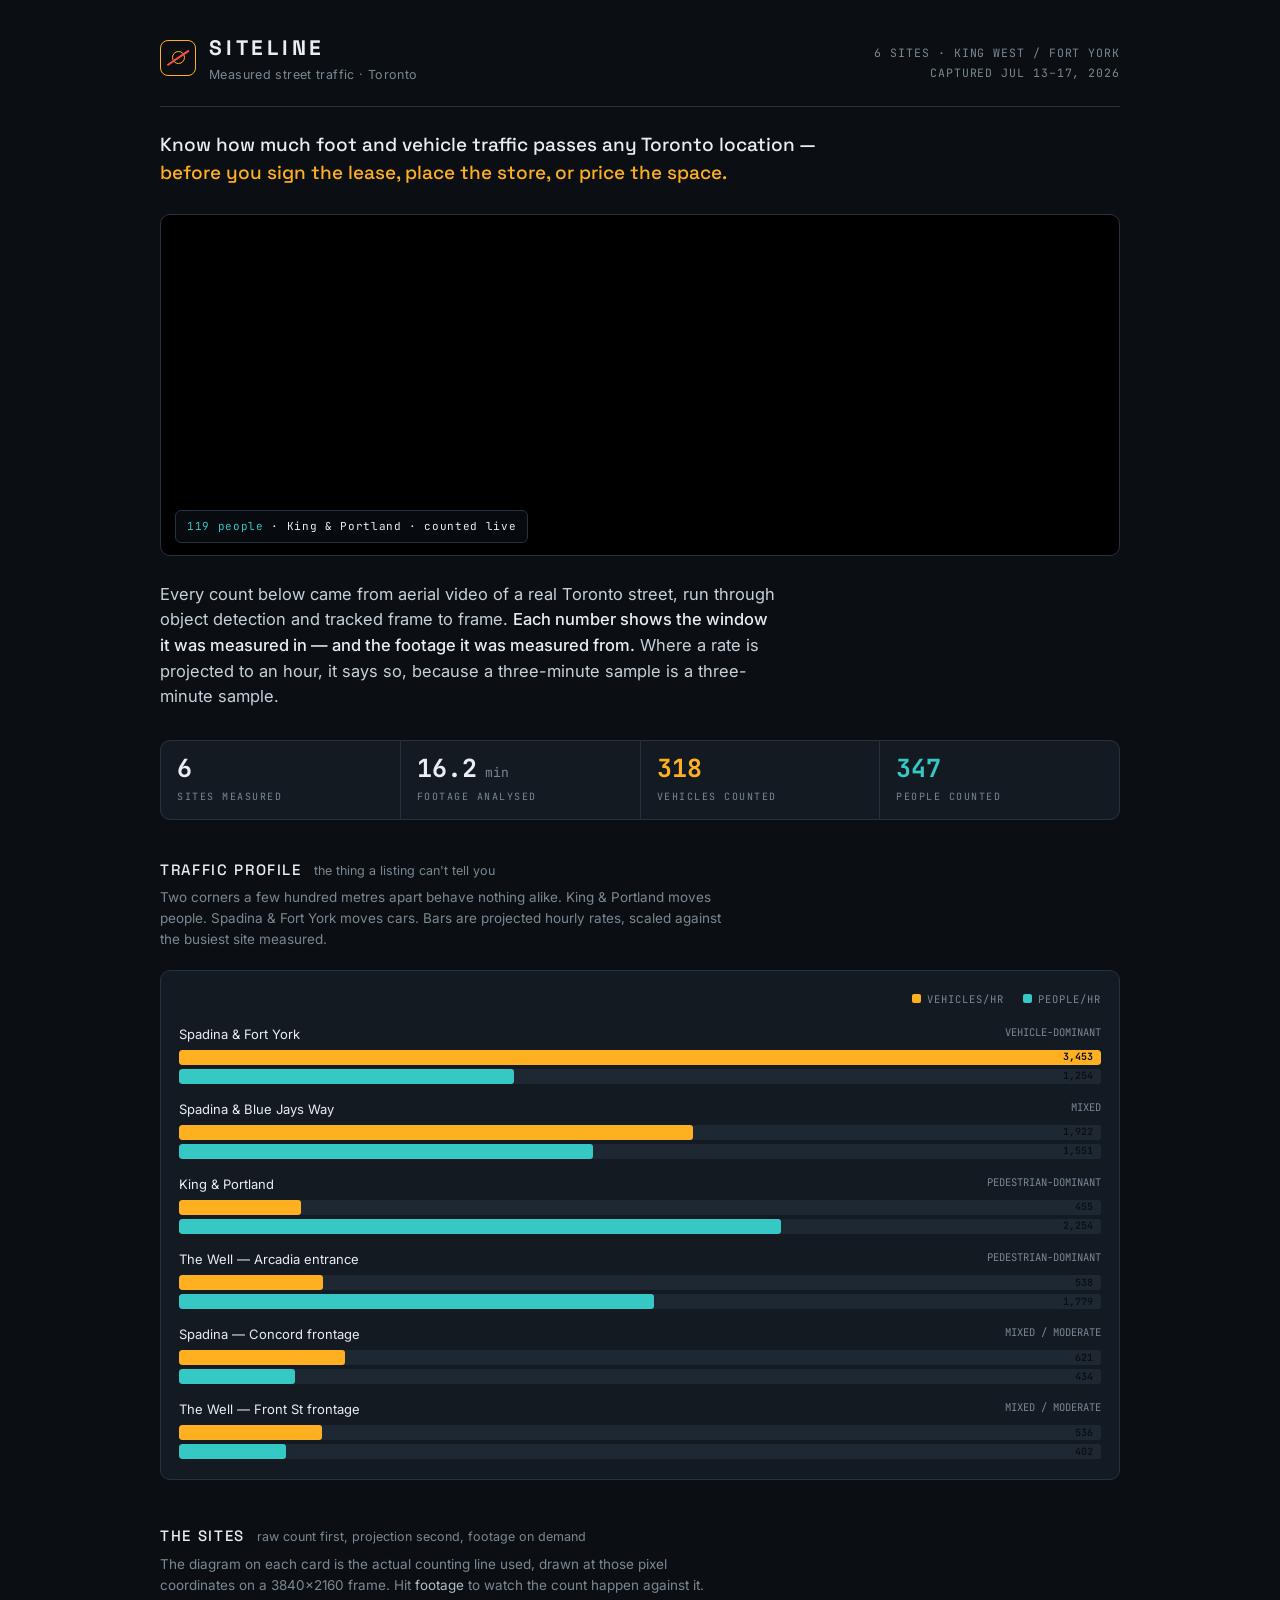
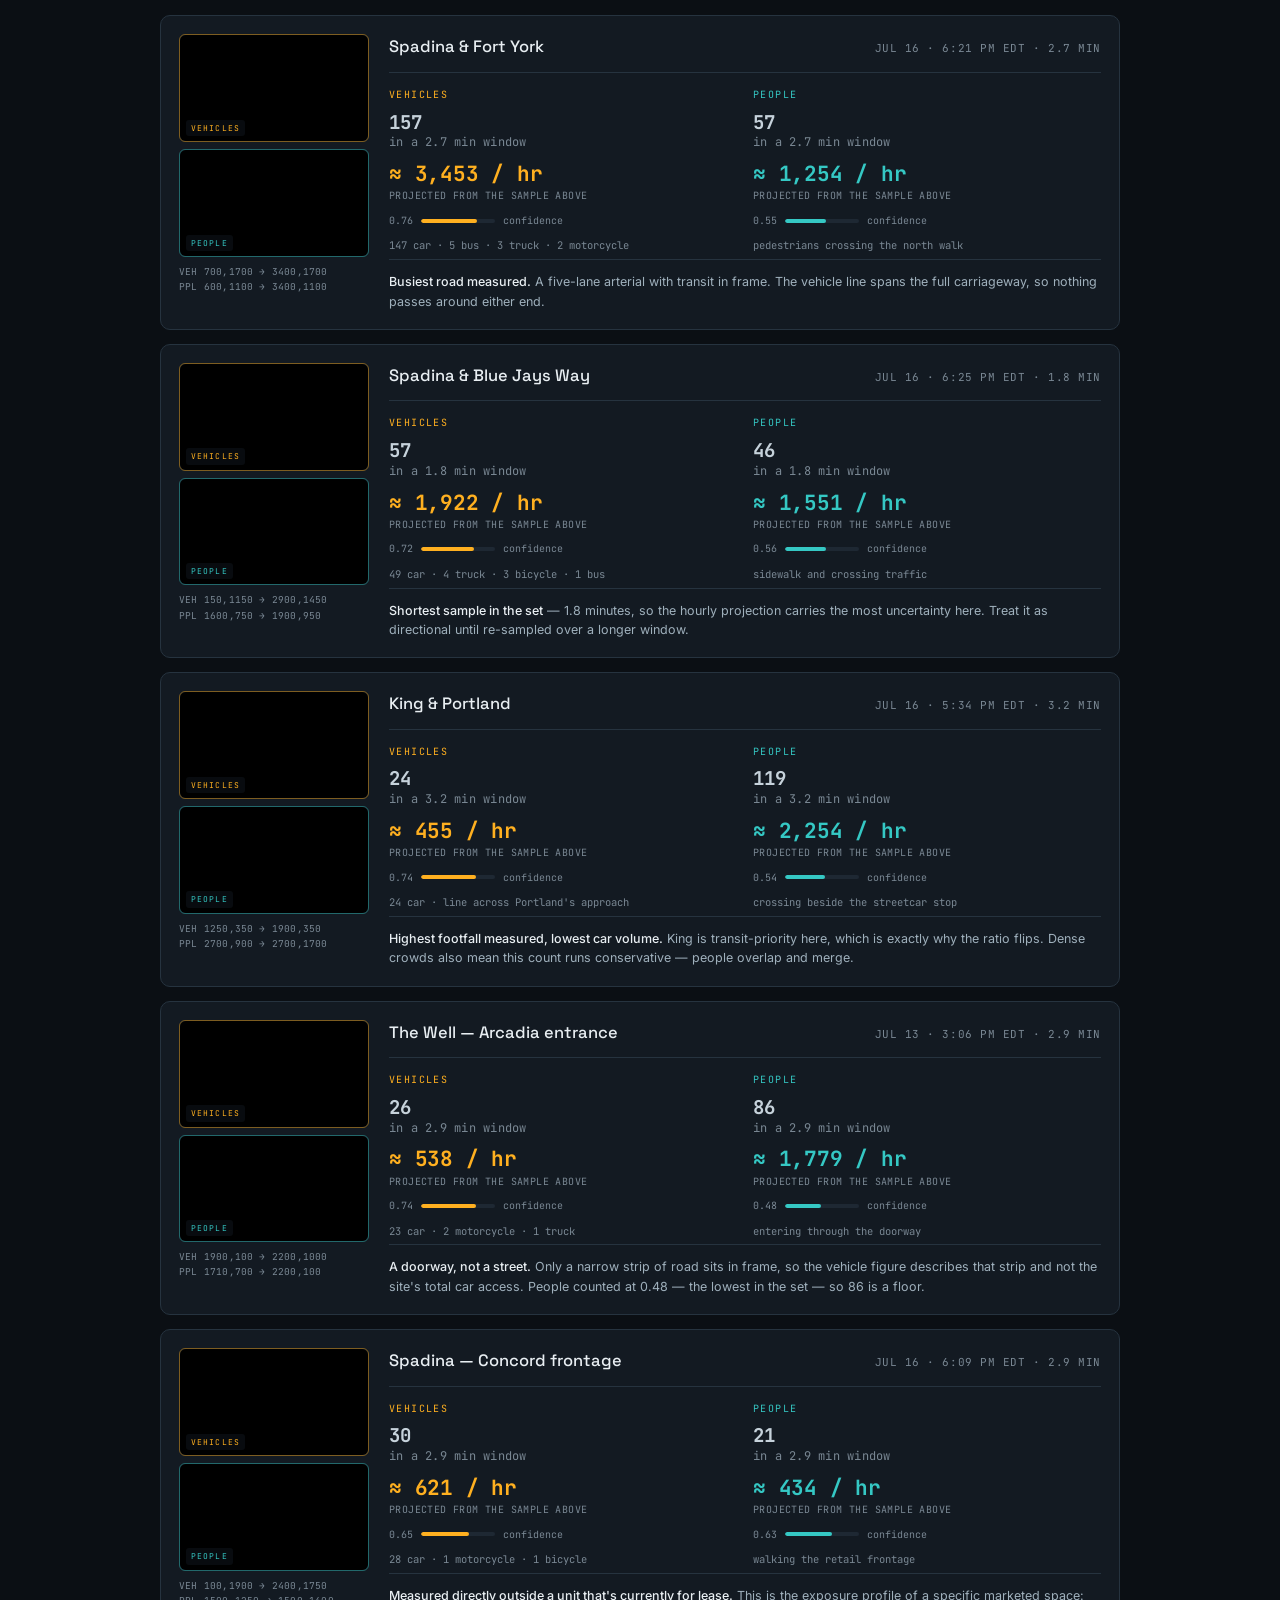
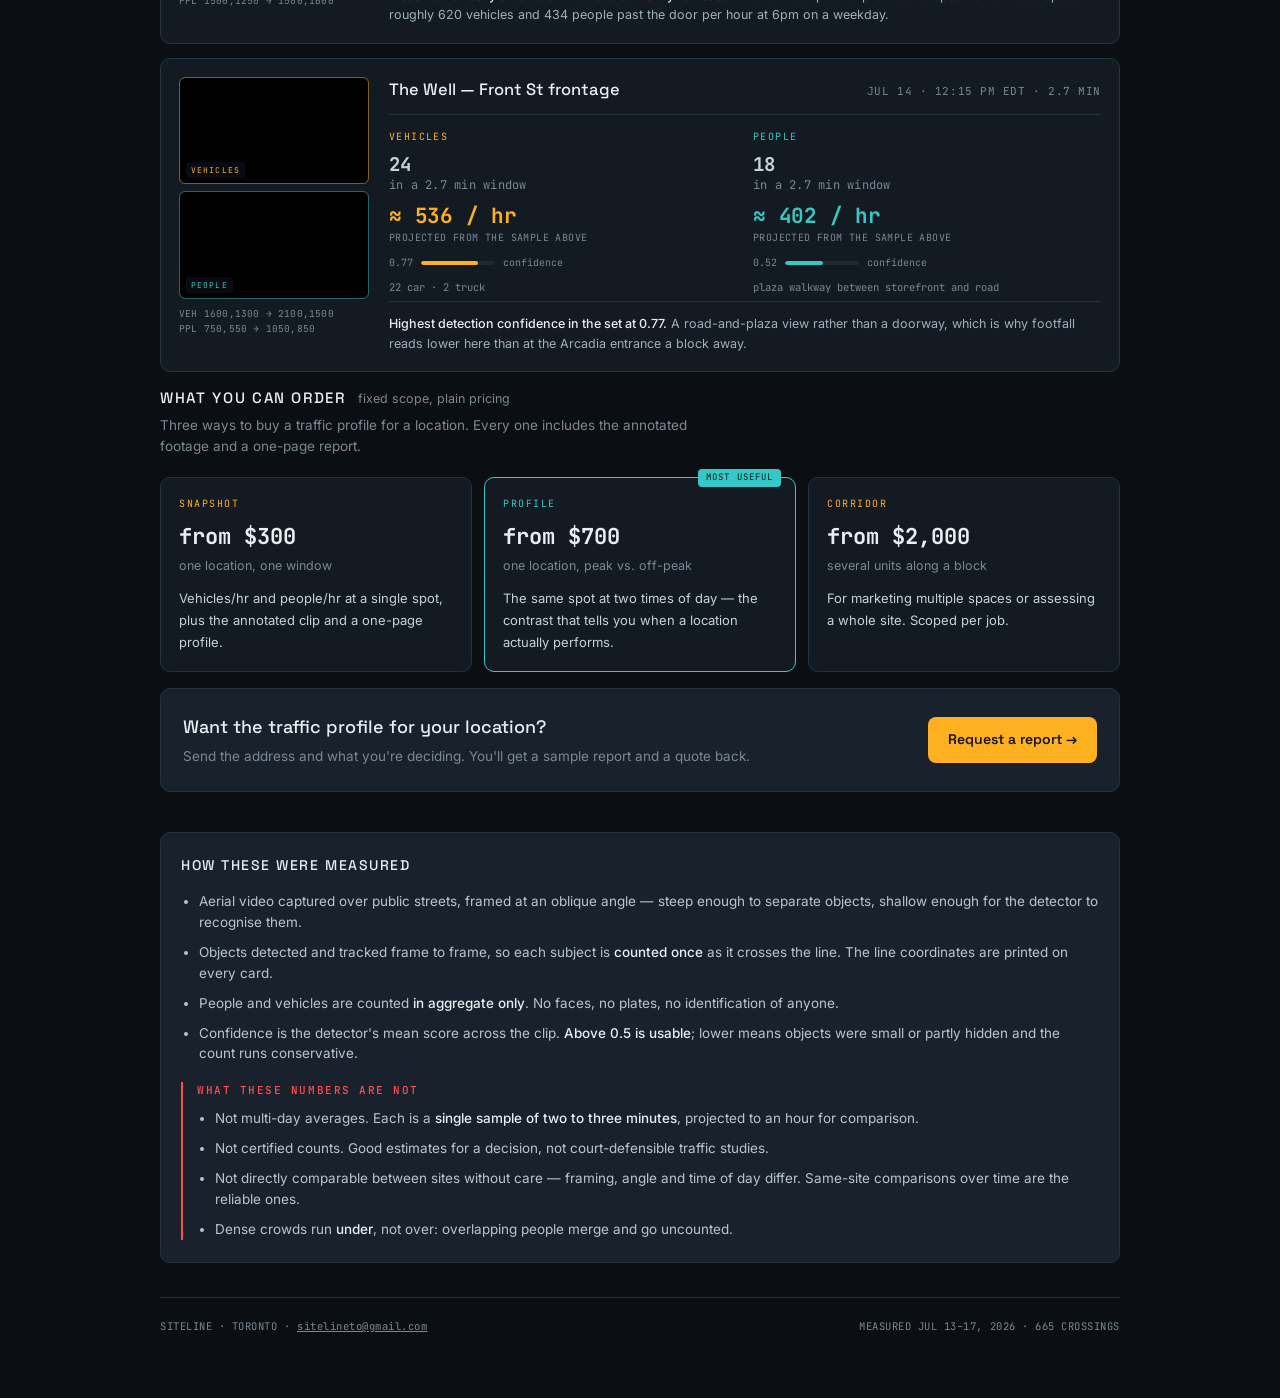
==== index.html @ b1ab47c2 "Stacked thumbnails, bigger hourly rates" ====
<!doctype html>
<html lang="en">
<head>
<meta charset="utf-8">
<meta name="viewport" content="width=device-width, initial-scale=1">
<title>SITELINE — Measured traffic, Toronto</title>
<meta name="description" content="Foot and vehicle traffic measured from aerial footage at six Toronto locations. Every number shows the window it came from, and the footage it came from.">
<link rel="preconnect" href="https://fonts.googleapis.com">
<link rel="preconnect" href="https://fonts.gstatic.com" crossorigin>
<link href="https://fonts.googleapis.com/css2?family=Space+Grotesk:wght@500;700&family=Inter:wght@400;500&family=JetBrains+Mono:wght@400;700&display=swap" rel="stylesheet">
<style>
  :root{
    --void:#0B0F14;
    --panel:#131A22;
    --panel2:#19222C;
    --rule:#26333F;
    --ink:#E8EEF2;
    --dim:#7A8894;
    --amber:#FFB020;
    --teal:#35C8C4;
    --linered:#FF4D4D;
  }
  *{box-sizing:border-box}
  html{scroll-behavior:smooth}
  body{
    margin:0;background:var(--void);color:var(--ink);
    font-family:'Inter',system-ui,sans-serif;line-height:1.55;
    -webkit-font-smoothing:antialiased;
  }
  body.locked{overflow:hidden}
  .wrap{max-width:1000px;margin:0 auto;padding:32px 20px 64px}
  h1,h2,h3{font-family:'Space Grotesk',sans-serif;margin:0}
  :focus-visible{outline:2px solid var(--teal);outline-offset:2px}

  /* ---------- masthead ---------- */
  .mast{border-bottom:1px solid var(--rule);padding-bottom:22px;
    display:flex;justify-content:space-between;align-items:flex-end;gap:20px;flex-wrap:wrap}
  .brandrow{display:flex;align-items:center;gap:13px}
  .mark{width:36px;height:36px;flex:none;border:1.5px solid var(--amber);border-radius:8px;
    display:grid;place-items:center;position:relative;overflow:hidden}
  .mark:before{content:"";width:11px;height:11px;border:1.5px solid var(--amber);border-radius:50%}
  .mark:after{content:"";position:absolute;width:26px;height:1.5px;background:var(--linered);
    transform:rotate(-34deg)}
  h1{font-size:21px;font-weight:700;letter-spacing:.18em}
  .tag{color:var(--dim);font-size:12.5px;letter-spacing:.03em}
  .where{text-align:right;font-family:'JetBrains Mono',monospace;font-size:11.5px;
    color:var(--dim);letter-spacing:.08em;line-height:1.8}

  .lede{margin:26px 0 30px;font-size:16.5px;max-width:62ch;color:#C6D2DB}
  .lede strong{color:var(--ink);font-weight:500}

  /* ---------- totals ---------- */
  .totals{display:grid;grid-template-columns:repeat(4,1fr);gap:1px;background:var(--rule);
    border:1px solid var(--rule);border-radius:10px;overflow:hidden;margin-bottom:38px}
  .tot{background:var(--panel);padding:15px 16px}
  .tot .n{font-family:'JetBrains Mono',monospace;font-size:25px;font-weight:700;line-height:1}
  .tot .n u{text-decoration:none;font-size:13px;color:var(--dim);font-weight:400}
  .tot .l{color:var(--dim);font-size:10px;letter-spacing:.15em;text-transform:uppercase;
    font-family:'JetBrains Mono',monospace;margin-top:8px}

  /* ---------- section head ---------- */
  .shead{display:flex;align-items:baseline;gap:12px;margin:0 0 6px;flex-wrap:wrap}
  .shead h2{font-size:15px;letter-spacing:.11em;text-transform:uppercase;font-weight:500}
  .shead .hint{color:var(--dim);font-size:12.5px}
  .sub{color:var(--dim);font-size:13.5px;margin:0 0 20px;max-width:64ch}

  /* ---------- profile ---------- */
  .profile{background:var(--panel);border:1px solid var(--rule);border-radius:10px;
    padding:20px 18px;margin-bottom:44px}
  .key{display:flex;gap:18px;justify-content:flex-end;margin-bottom:16px;
    font-family:'JetBrains Mono',monospace;font-size:10.5px;letter-spacing:.1em;color:var(--dim)}
  .key i{display:inline-block;width:9px;height:9px;border-radius:2px;margin-right:6px}
  .prow{margin-bottom:15px}
  .prow:last-child{margin-bottom:0}
  .pname{font-size:13px;margin-bottom:6px;display:flex;justify-content:space-between;gap:10px}
  .pname span:last-child{color:var(--dim);font-family:'JetBrains Mono',monospace;font-size:10.5px}
  .bars{display:grid;gap:4px}
  .bar{height:15px;border-radius:3px;position:relative;background:#1E2833;width:100%;overflow:hidden}
  .bar i{position:absolute;inset:0 auto 0 0;border-radius:3px;display:block;min-width:34px}
  .bar b{position:absolute;right:8px;top:50%;transform:translateY(-50%);
    font-family:'JetBrains Mono',monospace;font-size:10px;font-weight:700;color:#0B0F14;
    white-space:nowrap;mix-blend-mode:normal}

  /* ---------- site cards ---------- */
  .site{background:var(--panel);border:1px solid var(--rule);border-radius:10px;
    padding:18px;margin-bottom:14px;display:grid;grid-template-columns:190px 1fr;gap:20px}
  .schem{align-self:start}
  .schem svg{width:100%;height:auto;display:block;border-radius:6px;background:#0E141A;border:1px solid var(--rule)}
  .tw{position:relative;margin-bottom:7px;border-radius:6px;overflow:hidden;border:1px solid var(--rule)}
  .tw.v{border-color:rgba(255,176,32,.45)} .tw.p{border-color:rgba(53,200,196,.45)}
  .tw:hover{border-width:1px}
  .tw.v:hover{border-color:var(--amber)} .tw.p:hover{border-color:var(--teal)}
  .tl{position:absolute;left:6px;bottom:5px;font-family:'JetBrains Mono',monospace;
    font-size:8px;letter-spacing:.14em;padding:2px 5px;border-radius:3px;
    background:rgba(11,15,20,.78);pointer-events:none}
  .tw.v .tl{color:var(--amber)} .tw.p .tl{color:var(--teal)}
  .schem video.thumb{width:100%;height:auto;display:block;border-radius:6px;background:#000;
    cursor:pointer;aspect-ratio:16/9;object-fit:cover;
    transition:border-color .15s}
  .schem video.thumb:hover{border-color:var(--amber)}
  .schem .cap{font-family:'JetBrains Mono',monospace;font-size:9.5px;color:var(--dim);
    margin-top:7px;line-height:1.6;letter-spacing:.02em}
  .sitehead{display:flex;justify-content:space-between;align-items:baseline;gap:12px;
    flex-wrap:wrap;margin-bottom:14px;padding-bottom:12px;border-bottom:1px solid var(--rule)}
  .sitehead h3{font-size:16.5px;font-weight:500}
  .when{font-family:'JetBrains Mono',monospace;font-size:11px;color:var(--dim);letter-spacing:.05em}
  .metrics{display:grid;grid-template-columns:1fr 1fr;gap:16px}
  .m .head{font-family:'JetBrains Mono',monospace;font-size:10px;letter-spacing:.14em;
    text-transform:uppercase;margin-bottom:9px}
  .m.v .head{color:var(--amber)} .m.p .head{color:var(--teal)}
  .raw{font-family:'JetBrains Mono',monospace;font-weight:700;font-size:19px;
    line-height:1.15;color:#C6D2DB}
  .raw small{font-size:12px;font-weight:400;color:var(--dim);display:block;margin-top:3px;
    letter-spacing:.02em}
  .est{margin-top:12px;font-family:'JetBrains Mono',monospace;font-size:21px;font-weight:700;
    line-height:1.15;letter-spacing:-.01em}
  .est em{font-style:normal;color:var(--dim);font-size:10px;display:block;margin-top:4px;
    font-weight:400;letter-spacing:.04em;text-transform:uppercase}
  .conf{margin-top:11px;display:flex;align-items:center;gap:8px;
    font-family:'JetBrains Mono',monospace;font-size:10px;color:var(--dim)}
  .meter{flex:1;max-width:74px;height:4px;background:#1E2833;border-radius:2px;overflow:hidden}
  .meter i{display:block;height:100%;border-radius:2px}
  .m.v .meter i{background:var(--amber)} .m.p .meter i{background:var(--teal)}
  .m.v .est{color:var(--amber)} .m.p .est{color:var(--teal)}
  .classes{font-family:'JetBrains Mono',monospace;font-size:10.5px;color:var(--dim);
    margin-top:9px;line-height:1.7}

  /* ---------- the proof button ---------- */
  .proof{margin-top:12px;display:inline-flex;align-items:center;gap:8px;cursor:pointer;
    background:transparent;border:1px solid var(--rule);border-radius:6px;
    padding:7px 11px 7px 8px;color:var(--dim);
    font-family:'JetBrains Mono',monospace;font-size:10px;letter-spacing:.13em;
    transition:border-color .15s, color .15s, background .15s}
  .proof svg{width:13px;height:13px;flex:none;transition:transform .15s}
  .m.v .proof:hover{border-color:var(--amber);color:var(--amber);background:rgba(255,176,32,.07)}
  .m.p .proof:hover{border-color:var(--teal);color:var(--teal);background:rgba(53,200,196,.07)}
  .proof:hover svg{transform:scale(1.15)}

  .note{grid-column:1/-1;border-top:1px solid var(--rule);margin-top:4px;padding-top:12px;
    font-size:12.5px;color:#9FB0BC}
  .note b{color:var(--ink);font-weight:500}

  /* ---------- method ---------- */
  .method{background:var(--panel2);border:1px solid var(--rule);border-radius:10px;
    padding:22px 20px;margin-top:40px}
  .method h2{font-size:14px;letter-spacing:.11em;text-transform:uppercase;margin-bottom:14px;
    font-weight:500}
  .method ul{margin:0;padding-left:18px;font-size:13.5px;color:#B8C5D0}
  .method li{margin-bottom:9px}
  .method li:last-child{margin-bottom:0}
  .method b{color:var(--ink);font-weight:500}
  .limits{border-left:2px solid var(--linered);padding-left:14px;margin-top:18px}
  .limits h3{font-size:11px;letter-spacing:.14em;text-transform:uppercase;color:var(--linered);
    margin-bottom:9px;font-weight:500;font-family:'JetBrains Mono',monospace}

  footer{margin-top:34px;padding-top:20px;border-top:1px solid var(--rule);
    display:flex;justify-content:space-between;gap:16px;flex-wrap:wrap;
    font-family:'JetBrains Mono',monospace;font-size:10.5px;color:var(--dim);letter-spacing:.05em}

  /* ---------- lightbox ---------- */
  .lb{position:fixed;inset:0;z-index:50;display:none;
    background:rgba(5,8,11,.9);backdrop-filter:blur(6px);
    padding:24px;overflow-y:auto}
  .lb.on{display:flex;align-items:center;justify-content:center}
  .lbbox{width:100%;max-width:880px;background:var(--panel);border:1px solid var(--rule);
    border-radius:12px;overflow:hidden;animation:pop .18s ease-out}
  @keyframes pop{from{opacity:0;transform:translateY(8px) scale(.99)}to{opacity:1;transform:none}}
  .lbtop{display:flex;justify-content:space-between;align-items:center;gap:14px;
    padding:13px 15px;border-bottom:1px solid var(--rule)}
  .lbtitle{font-family:'Space Grotesk',sans-serif;font-size:14.5px;font-weight:500}
  .lbtitle span{display:block;font-family:'JetBrains Mono',monospace;font-size:10px;
    color:var(--dim);letter-spacing:.11em;margin-top:3px;text-transform:uppercase}
  .lbx{background:transparent;border:1px solid var(--rule);border-radius:6px;
    color:var(--dim);cursor:pointer;width:30px;height:30px;flex:none;font-size:15px;line-height:1;
    transition:border-color .15s,color .15s}
  .lbx:hover{border-color:var(--linered);color:var(--linered)}
  .lb video{display:block;width:100%;background:#000;max-height:66vh}
  .lbfoot{padding:12px 15px;display:flex;justify-content:space-between;align-items:center;
    gap:14px;flex-wrap:wrap;
    font-family:'JetBrains Mono',monospace;font-size:10.5px;color:var(--dim);letter-spacing:.05em}
  .lbfoot b{color:var(--ink);font-weight:700}
  .lberr{padding:34px 18px;text-align:center;color:var(--dim);font-size:13px;display:none}
  .lberr code{color:var(--ink);font-family:'JetBrains Mono',monospace;font-size:11.5px}

  @media (max-width:760px){
    .totals{grid-template-columns:1fr 1fr}
    .site{grid-template-columns:1fr}
    .schem{max-width:220px}
    .metrics{grid-template-columns:1fr;gap:20px}
    .lb{padding:12px}
  }
  @media (prefers-reduced-motion:reduce){
    .lbbox{animation:none}
    .proof,.proof svg{transition:none}
  }
</style>
</head>
<body>
<div class="wrap">

  <header class="mast">
    <div class="brandrow">
      <div class="mark" aria-hidden="true"></div>
      <div>
        <h1>SITELINE</h1>
        <div class="tag">Measured street traffic · Toronto</div>
      </div>
    </div>
    <div class="where">
      6 SITES · KING WEST / FORT YORK<br>
      CAPTURED JUL 13–17, 2026
    </div>
  </header>

    <p style="font-family:'Space Grotesk',sans-serif;font-size:19px;line-height:1.5;
    color:#E8EEF2;max-width:60ch;margin:24px 0 0;font-weight:500;">
    Know how much foot and vehicle traffic passes any Toronto location &mdash;
    <span style="color:#FFB020">before you sign the lease, place the store, or price the space.</span>
  </p>

  
  <div style="margin:26px 0 4px;border:1px solid var(--rule);border-radius:10px;overflow:hidden;background:#000;position:relative;">
    <video autoplay muted loop playsinline preload="metadata" style="display:block;width:100%;max-height:340px;object-fit:cover;">
      <source src="clips/kingportland_people.mp4" type="video/mp4">
    </video>
    <div style="position:absolute;left:14px;bottom:12px;background:rgba(11,15,20,.72);border:1px solid var(--rule);border-radius:6px;padding:7px 11px;font-family:'JetBrains Mono',monospace;font-size:11px;letter-spacing:.06em;color:var(--ink);">
      <span style="color:var(--teal)">119 people</span> &middot; King &amp; Portland &middot; counted live
    </div>
  </div>

  <p class="lede">
    Every count below came from aerial video of a real Toronto street, run through object
    detection and tracked frame to frame. <strong>Each number shows the window it was measured
    in — and the footage it was measured from.</strong> Where a rate is projected to an hour, it
    says so, because a three-minute sample is a three-minute sample.
  </p>

  <div class="totals">
    <div class="tot"><div class="n">6</div><div class="l">Sites measured</div></div>
    <div class="tot"><div class="n">16.2<u> min</u></div><div class="l">Footage analysed</div></div>
    <div class="tot"><div class="n" style="color:var(--amber)">318</div><div class="l">Vehicles counted</div></div>
    <div class="tot"><div class="n" style="color:var(--teal)">347</div><div class="l">People counted</div></div>
  </div>

  <!-- ============ PROFILE ============ -->
  <div class="shead">
    <h2>Traffic profile</h2>
    <span class="hint">the thing a listing can't tell you</span>
  </div>
  <p class="sub">
    Two corners a few hundred metres apart behave nothing alike. King &amp; Portland moves people.
    Spadina &amp; Fort York moves cars. Bars are projected hourly rates, scaled against the busiest
    site measured.
  </p>

  <div class="profile">
    <div class="key">
      <span><i style="background:var(--amber)"></i>VEHICLES/HR</span>
      <span><i style="background:var(--teal)"></i>PEOPLE/HR</span>
    </div>

    <div class="prow">
      <div class="pname"><span>Spadina &amp; Fort York</span><span>VEHICLE-DOMINANT</span></div>
      <div class="bars">
        <div class="bar" style="--w:100%"><i style="width:100%;background:var(--amber)"></i><b>3,453</b></div>
        <div class="bar" style="--w:36.3%"><i style="width:36.3%;background:var(--teal)"></i><b>1,254</b></div>
      </div>
    </div>
    <div class="prow">
      <div class="pname"><span>Spadina &amp; Blue Jays Way</span><span>MIXED</span></div>
      <div class="bars">
        <div class="bar" style="--w:55.7%"><i style="width:55.7%;background:var(--amber)"></i><b>1,922</b></div>
        <div class="bar" style="--w:44.9%"><i style="width:44.9%;background:var(--teal)"></i><b>1,551</b></div>
      </div>
    </div>
    <div class="prow">
      <div class="pname"><span>King &amp; Portland</span><span>PEDESTRIAN-DOMINANT</span></div>
      <div class="bars">
        <div class="bar" style="--w:13.2%"><i style="width:13.2%;background:var(--amber)"></i><b>455</b></div>
        <div class="bar" style="--w:65.3%"><i style="width:65.3%;background:var(--teal)"></i><b>2,254</b></div>
      </div>
    </div>
    <div class="prow">
      <div class="pname"><span>The Well — Arcadia entrance</span><span>PEDESTRIAN-DOMINANT</span></div>
      <div class="bars">
        <div class="bar" style="--w:15.6%"><i style="width:15.6%;background:var(--amber)"></i><b>538</b></div>
        <div class="bar" style="--w:51.5%"><i style="width:51.5%;background:var(--teal)"></i><b>1,779</b></div>
      </div>
    </div>
    <div class="prow">
      <div class="pname"><span>Spadina — Concord frontage</span><span>MIXED / MODERATE</span></div>
      <div class="bars">
        <div class="bar" style="--w:18.0%"><i style="width:18.0%;background:var(--amber)"></i><b>621</b></div>
        <div class="bar" style="--w:12.6%"><i style="width:12.6%;background:var(--teal)"></i><b>434</b></div>
      </div>
    </div>
    <div class="prow">
      <div class="pname"><span>The Well — Front St frontage</span><span>MIXED / MODERATE</span></div>
      <div class="bars">
        <div class="bar" style="--w:15.5%"><i style="width:15.5%;background:var(--amber)"></i><b>536</b></div>
        <div class="bar" style="--w:11.6%"><i style="width:11.6%;background:var(--teal)"></i><b>402</b></div>
      </div>
    </div>
  </div>

  <!-- ============ SITES ============ -->
  <div class="shead">
    <h2>The sites</h2>
    <span class="hint">raw count first, projection second, footage on demand</span>
  </div>
  <p class="sub">
    The diagram on each card is the actual counting line used, drawn at those pixel coordinates on
    a 3840&times;2160 frame. Hit <em style="font-style:normal;color:#AFBCC7">footage</em> to watch
    the count happen against it.
  </p>

  <!-- Fort York -->
  <article class="site">
    <div class="schem">
      <div class="tw v"><video class="thumb" data-clip="spadinafortyork_vehicles" data-site="Spadina &amp; Fort York" data-stream="Vehicle count" data-stat="157 vehicles · 2.7 min · conf 0.76" muted playsinline preload="metadata" src="clips/spadinafortyork_vehicles.mp4#t=3"></video><span class="tl">VEHICLES</span></div>
      <div class="tw p"><video class="thumb" data-clip="spadinafortyork_people" data-site="Spadina &amp; Fort York" data-stream="People count" data-stat="57 people · 2.7 min · conf 0.55" muted playsinline preload="metadata" src="clips/spadinafortyork_people.mp4#t=3"></video><span class="tl">PEOPLE</span></div>
      <div class="cap">VEH 700,1700 → 3400,1700<br>PPL 600,1100 → 3400,1100</div>
    </div>
    <div>
      <div class="sitehead">
        <h3>Spadina &amp; Fort York</h3>
        <span class="when">JUL 16 · 6:21 PM EDT · 2.7 MIN</span>
      </div>
      <div class="metrics">
        <div class="m v">
          <div class="head">Vehicles</div>
          <div class="raw">157<small>in a 2.7 min window</small></div>
          <div class="est">≈ 3,453 / hr<em>projected from the sample above</em></div>
          <div class="conf">0.76 <span class="meter"><i style="width:76%"></i></span> confidence</div>
          <div class="classes">147 car · 5 bus · 3 truck · 2 motorcycle</div>
          
        </div>
        <div class="m p">
          <div class="head">People</div>
          <div class="raw">57<small>in a 2.7 min window</small></div>
          <div class="est">≈ 1,254 / hr<em>projected from the sample above</em></div>
          <div class="conf">0.55 <span class="meter"><i style="width:55%"></i></span> confidence</div>
          <div class="classes">pedestrians crossing the north walk</div>
          
        </div>
      </div>
      <div class="note">
        <b>Busiest road measured.</b> A five-lane arterial with transit in frame. The vehicle line
        spans the full carriageway, so nothing passes around either end.
      </div>
    </div>
  </article>

  <!-- Blue Jays Way -->
  <article class="site">
    <div class="schem">
      <div class="tw v"><video class="thumb" data-clip="spadinabluejay_vehicles" data-site="Spadina &amp; Blue Jays Way" data-stream="Vehicle count" data-stat="57 vehicles · 1.8 min · conf 0.72" muted playsinline preload="metadata" src="clips/spadinabluejay_vehicles.mp4#t=3"></video><span class="tl">VEHICLES</span></div>
      <div class="tw p"><video class="thumb" data-clip="spadinabluejay_people" data-site="Spadina &amp; Blue Jays Way" data-stream="People count" data-stat="46 people · 1.8 min · conf 0.56" muted playsinline preload="metadata" src="clips/spadinabluejay_people.mp4#t=3"></video><span class="tl">PEOPLE</span></div>
      <div class="cap">VEH 150,1150 → 2900,1450<br>PPL 1600,750 → 1900,950</div>
    </div>
    <div>
      <div class="sitehead">
        <h3>Spadina &amp; Blue Jays Way</h3>
        <span class="when">JUL 16 · 6:25 PM EDT · 1.8 MIN</span>
      </div>
      <div class="metrics">
        <div class="m v">
          <div class="head">Vehicles</div>
          <div class="raw">57<small>in a 1.8 min window</small></div>
          <div class="est">≈ 1,922 / hr<em>projected from the sample above</em></div>
          <div class="conf">0.72 <span class="meter"><i style="width:72%"></i></span> confidence</div>
          <div class="classes">49 car · 4 truck · 3 bicycle · 1 bus</div>
          
        </div>
        <div class="m p">
          <div class="head">People</div>
          <div class="raw">46<small>in a 1.8 min window</small></div>
          <div class="est">≈ 1,551 / hr<em>projected from the sample above</em></div>
          <div class="conf">0.56 <span class="meter"><i style="width:56%"></i></span> confidence</div>
          <div class="classes">sidewalk and crossing traffic</div>
          
        </div>
      </div>
      <div class="note">
        <b>Shortest sample in the set</b> — 1.8 minutes, so the hourly projection carries the most
        uncertainty here. Treat it as directional until re-sampled over a longer window.
      </div>
    </div>
  </article>

  <!-- King & Portland -->
  <article class="site">
    <div class="schem">
      <div class="tw v"><video class="thumb" data-clip="kingportland_vehicles" data-site="King &amp; Portland" data-stream="Vehicle count" data-stat="24 vehicles · 3.2 min · conf 0.74" muted playsinline preload="metadata" src="clips/kingportland_vehicles.mp4#t=3"></video><span class="tl">VEHICLES</span></div>
      <div class="tw p"><video class="thumb" data-clip="kingportland_people" data-site="King &amp; Portland" data-stream="People count" data-stat="119 people · 3.2 min · conf 0.54" muted playsinline preload="metadata" src="clips/kingportland_people.mp4#t=3"></video><span class="tl">PEOPLE</span></div>
      <div class="cap">VEH 1250,350 → 1900,350<br>PPL 2700,900 → 2700,1700</div>
    </div>
    <div>
      <div class="sitehead">
        <h3>King &amp; Portland</h3>
        <span class="when">JUL 16 · 5:34 PM EDT · 3.2 MIN</span>
      </div>
      <div class="metrics">
        <div class="m v">
          <div class="head">Vehicles</div>
          <div class="raw">24<small>in a 3.2 min window</small></div>
          <div class="est">≈ 455 / hr<em>projected from the sample above</em></div>
          <div class="conf">0.74 <span class="meter"><i style="width:74%"></i></span> confidence</div>
          <div class="classes">24 car · line across Portland's approach</div>
          
        </div>
        <div class="m p">
          <div class="head">People</div>
          <div class="raw">119<small>in a 3.2 min window</small></div>
          <div class="est">≈ 2,254 / hr<em>projected from the sample above</em></div>
          <div class="conf">0.54 <span class="meter"><i style="width:54%"></i></span> confidence</div>
          <div class="classes">crossing beside the streetcar stop</div>
          
        </div>
      </div>
      <div class="note">
        <b>Highest footfall measured, lowest car volume.</b> King is transit-priority here, which is
        exactly why the ratio flips. Dense crowds also mean this count runs conservative — people
        overlap and merge.
      </div>
    </div>
  </article>

  <!-- Arcadia entrance -->
  <article class="site">
    <div class="schem">
      <div class="tw v"><video class="thumb" data-clip="entrance1_vehicles" data-site="The Well — Arcadia entrance" data-stream="Vehicle count" data-stat="26 vehicles · 2.9 min · conf 0.74" muted playsinline preload="metadata" src="clips/entrance1_vehicles.mp4#t=3"></video><span class="tl">VEHICLES</span></div>
      <div class="tw p"><video class="thumb" data-clip="entrance1_people" data-site="The Well — Arcadia entrance" data-stream="People count" data-stat="86 people · 2.9 min · conf 0.48 — a floor" muted playsinline preload="metadata" src="clips/entrance1_people.mp4#t=3"></video><span class="tl">PEOPLE</span></div>
      <div class="cap">VEH 1900,100 → 2200,1000<br>PPL 1710,700 → 2200,100</div>
    </div>
    <div>
      <div class="sitehead">
        <h3>The Well — Arcadia entrance</h3>
        <span class="when">JUL 13 · 3:06 PM EDT · 2.9 MIN</span>
      </div>
      <div class="metrics">
        <div class="m v">
          <div class="head">Vehicles</div>
          <div class="raw">26<small>in a 2.9 min window</small></div>
          <div class="est">≈ 538 / hr<em>projected from the sample above</em></div>
          <div class="conf">0.74 <span class="meter"><i style="width:74%"></i></span> confidence</div>
          <div class="classes">23 car · 2 motorcycle · 1 truck</div>
          
        </div>
        <div class="m p">
          <div class="head">People</div>
          <div class="raw">86<small>in a 2.9 min window</small></div>
          <div class="est">≈ 1,779 / hr<em>projected from the sample above</em></div>
          <div class="conf">0.48 <span class="meter"><i style="width:48%"></i></span> confidence</div>
          <div class="classes">entering through the doorway</div>
          
        </div>
      </div>
      <div class="note">
        <b>A doorway, not a street.</b> Only a narrow strip of road sits in frame, so the vehicle
        figure describes that strip and not the site's total car access. People counted at 0.48 —
        the lowest in the set — so 86 is a floor.
      </div>
    </div>
  </article>

  <!-- Concord frontage -->
  <article class="site">
    <div class="schem">
      <div class="tw v"><video class="thumb" data-clip="spadina1_vehicles" data-site="Spadina — Concord frontage" data-stream="Vehicle count" data-stat="30 vehicles · 2.9 min · conf 0.65" muted playsinline preload="metadata" src="clips/spadina1_vehicles.mp4#t=3"></video><span class="tl">VEHICLES</span></div>
      <div class="tw p"><video class="thumb" data-clip="spadina1_people" data-site="Spadina — Concord frontage" data-stream="People count" data-stat="21 people · 2.9 min · conf 0.63" muted playsinline preload="metadata" src="clips/spadina1_people.mp4#t=3"></video><span class="tl">PEOPLE</span></div>
      <div class="cap">VEH 100,1900 → 2400,1750<br>PPL 1500,1250 → 1500,1600</div>
    </div>
    <div>
      <div class="sitehead">
        <h3>Spadina — Concord frontage</h3>
        <span class="when">JUL 16 · 6:09 PM EDT · 2.9 MIN</span>
      </div>
      <div class="metrics">
        <div class="m v">
          <div class="head">Vehicles</div>
          <div class="raw">30<small>in a 2.9 min window</small></div>
          <div class="est">≈ 621 / hr<em>projected from the sample above</em></div>
          <div class="conf">0.65 <span class="meter"><i style="width:65%"></i></span> confidence</div>
          <div class="classes">28 car · 1 motorcycle · 1 bicycle</div>
          
        </div>
        <div class="m p">
          <div class="head">People</div>
          <div class="raw">21<small>in a 2.9 min window</small></div>
          <div class="est">≈ 434 / hr<em>projected from the sample above</em></div>
          <div class="conf">0.63 <span class="meter"><i style="width:63%"></i></span> confidence</div>
          <div class="classes">walking the retail frontage</div>
          
        </div>
      </div>
      <div class="note">
        <b>Measured directly outside a unit that's currently for lease.</b> This is the exposure
        profile of a specific marketed space: roughly 620 vehicles and 434 people past the door per
        hour at 6pm on a weekday.
      </div>
    </div>
  </article>

  <!-- Front St -->
  <article class="site">
    <div class="schem">
      <div class="tw v"><video class="thumb" data-clip="wellnoon_vehicles" data-site="The Well — Front St frontage" data-stream="Vehicle count" data-stat="24 vehicles · 2.7 min · conf 0.77" muted playsinline preload="metadata" src="clips/wellnoon_vehicles.mp4#t=3"></video><span class="tl">VEHICLES</span></div>
      <div class="tw p"><video class="thumb" data-clip="wellnoon_people" data-site="The Well — Front St frontage" data-stream="People count" data-stat="18 people · 2.7 min · conf 0.52" muted playsinline preload="metadata" src="clips/wellnoon_people.mp4#t=3"></video><span class="tl">PEOPLE</span></div>
      <div class="cap">VEH 1600,1300 → 2100,1500<br>PPL 750,550 → 1050,850</div>
    </div>
    <div>
      <div class="sitehead">
        <h3>The Well — Front St frontage</h3>
        <span class="when">JUL 14 · 12:15 PM EDT · 2.7 MIN</span>
      </div>
      <div class="metrics">
        <div class="m v">
          <div class="head">Vehicles</div>
          <div class="raw">24<small>in a 2.7 min window</small></div>
          <div class="est">≈ 536 / hr<em>projected from the sample above</em></div>
          <div class="conf">0.77 <span class="meter"><i style="width:77%"></i></span> confidence</div>
          <div class="classes">22 car · 2 truck</div>
          
        </div>
        <div class="m p">
          <div class="head">People</div>
          <div class="raw">18<small>in a 2.7 min window</small></div>
          <div class="est">≈ 402 / hr<em>projected from the sample above</em></div>
          <div class="conf">0.52 <span class="meter"><i style="width:52%"></i></span> confidence</div>
          <div class="classes">plaza walkway between storefront and road</div>
          
        </div>
      </div>
      <div class="note">
        <b>Highest detection confidence in the set at 0.77.</b> A road-and-plaza view rather than a
        doorway, which is why footfall reads lower here than at the Arcadia entrance a block away.
      </div>
    </div>
  </article>


  <div class="shead"><h2>What you can order</h2><span class="hint">fixed scope, plain pricing</span></div>
  <p class="sub">Three ways to buy a traffic profile for a location. Every one includes the annotated footage and a one-page report.</p>
  <div style="display:grid;grid-template-columns:repeat(3,1fr);gap:12px;margin-bottom:16px;">
    <div style="background:var(--panel);border:1px solid var(--rule);border-radius:10px;padding:18px;">
      <div style="font-family:'JetBrains Mono',monospace;font-size:10px;letter-spacing:.15em;text-transform:uppercase;color:var(--amber);">Snapshot</div>
      <div style="font-family:'JetBrains Mono',monospace;font-weight:700;font-size:22px;margin:8px 0 2px;">from $300</div>
      <div style="color:var(--dim);font-size:12.5px;margin-bottom:12px;">one location, one window</div>
      <div style="font-size:13px;color:#C6D2DB;line-height:1.7;">Vehicles/hr and people/hr at a single spot, plus the annotated clip and a one-page profile.</div>
    </div>
    <div style="background:var(--panel);border:1px solid var(--teal);border-radius:10px;padding:18px;position:relative;">
      <div style="position:absolute;top:-9px;right:14px;background:var(--teal);color:#06201F;font-family:'JetBrains Mono',monospace;font-size:9px;letter-spacing:.12em;padding:2px 8px;border-radius:4px;">MOST USEFUL</div>
      <div style="font-family:'JetBrains Mono',monospace;font-size:10px;letter-spacing:.15em;text-transform:uppercase;color:var(--teal);">Profile</div>
      <div style="font-family:'JetBrains Mono',monospace;font-weight:700;font-size:22px;margin:8px 0 2px;">from $700</div>
      <div style="color:var(--dim);font-size:12.5px;margin-bottom:12px;">one location, peak vs. off-peak</div>
      <div style="font-size:13px;color:#C6D2DB;line-height:1.7;">The same spot at two times of day &mdash; the contrast that tells you when a location actually performs.</div>
    </div>
    <div style="background:var(--panel);border:1px solid var(--rule);border-radius:10px;padding:18px;">
      <div style="font-family:'JetBrains Mono',monospace;font-size:10px;letter-spacing:.15em;text-transform:uppercase;color:var(--amber);">Corridor</div>
      <div style="font-family:'JetBrains Mono',monospace;font-weight:700;font-size:22px;margin:8px 0 2px;">from $2,000</div>
      <div style="color:var(--dim);font-size:12.5px;margin-bottom:12px;">several units along a block</div>
      <div style="font-size:13px;color:#C6D2DB;line-height:1.7;">For marketing multiple spaces or assessing a whole site. Scoped per job.</div>
    </div>
  </div>
  <div style="background:var(--panel2);border:1px solid var(--rule);border-radius:10px;padding:24px 22px;margin-bottom:40px;display:flex;justify-content:space-between;align-items:center;gap:18px;flex-wrap:wrap;">
    <div>
      <div style="font-family:'Space Grotesk',sans-serif;font-size:18px;font-weight:500;">Want the traffic profile for your location?</div>
      <div style="color:var(--dim);font-size:13.5px;margin-top:5px;">Send the address and what you're deciding. You'll get a sample report and a quote back.</div>
    </div>
    <a href="mailto:sitelineto@gmail.com?subject=SITELINE%20traffic%20profile%20request&body=Location%2Faddress%3A%0AWhat%20you%20want%20measured%3A%0ATiming%3A" style="background:var(--amber);color:#141414;text-decoration:none;font-family:'Space Grotesk',sans-serif;font-weight:600;font-size:14px;padding:12px 20px;border-radius:8px;white-space:nowrap;">Request a report &rarr;</a>
  </div>

  <!-- ============ METHOD ============ -->
  <section class="method">
    <h2>How these were measured</h2>
    <ul>
      <li>Aerial video captured over public streets, framed at an oblique angle — steep enough to
        separate objects, shallow enough for the detector to recognise them.</li>
      <li>Objects detected and tracked frame to frame, so each subject is <b>counted once</b> as it
        crosses the line. The line coordinates are printed on every card.</li>
      <li>People and vehicles are counted <b>in aggregate only</b>. No faces, no plates, no
        identification of anyone.</li>
      <li>Confidence is the detector's mean score across the clip. <b>Above 0.5 is usable</b>; lower
        means objects were small or partly hidden and the count runs conservative.</li>
    </ul>

    <div class="limits">
      <h3>What these numbers are not</h3>
      <ul>
        <li>Not multi-day averages. Each is a <b>single sample of two to three minutes</b>,
          projected to an hour for comparison.</li>
        <li>Not certified counts. Good estimates for a decision, not court-defensible traffic
          studies.</li>
        <li>Not directly comparable between sites without care — framing, angle and time of day
          differ. Same-site comparisons over time are the reliable ones.</li>
        <li>Dense crowds run <b>under</b>, not over: overlapping people merge and go uncounted.</li>
      </ul>
    </div>
  </section>

  <footer>
    <span>SITELINE &middot; TORONTO &middot; <a href="mailto:sitelineto@gmail.com" style="color:var(--dim)">sitelineto@gmail.com</a></span>
    <span>MEASURED JUL 13–17, 2026 · 665 CROSSINGS</span>
  </footer>
</div>

<!-- ============ LIGHTBOX ============ -->
<div class="lb" id="lb" role="dialog" aria-modal="true" aria-labelledby="lbTitle">
  <div class="lbbox" id="lbbox">
    <div class="lbtop">
      <div class="lbtitle" id="lbTitle">Site<span id="lbStream">stream</span></div>
      <button class="lbx" id="lbClose" aria-label="Close footage">✕</button>
    </div>
    <video id="lbVid" controls playsinline preload="none"></video>
    <div class="lberr" id="lbErr">
      Clip not found. Generate the proof clips first:<br><br>
      <code>bash ~/siteline/make_clips.sh</code>
    </div>
    <div class="lbfoot">
      <span id="lbStat">—</span>
      <span>ANNOTATED EXPORT · 20s EXCERPT · COUNTING LINE IN RED</span>
    </div>
  </div>
</div>

<script>
(function(){
  const lb    = document.getElementById('lb');
  const vid   = document.getElementById('lbVid');
  const err   = document.getElementById('lbErr');
  const title = document.getElementById('lbTitle');
  const strm  = document.getElementById('lbStream');
  const stat  = document.getElementById('lbStat');
  let lastFocus = null;

  function open(btn){
    lastFocus = btn;
    title.childNodes[0].nodeValue = btn.dataset.site;
    strm.textContent = btn.dataset.stream;
    stat.textContent = btn.dataset.stat;

    err.style.display = 'none';
    vid.style.display = 'block';
    vid.src = 'clips/' + btn.dataset.clip + '.mp4';

    lb.classList.add('on');
    document.body.classList.add('locked');
    vid.play().catch(function(){ /* autoplay blocked: controls are there */ });
    document.getElementById('lbClose').focus();
  }

  function close(){
    lb.classList.remove('on');
    document.body.classList.remove('locked');
    vid.pause();
    vid.removeAttribute('src');
    vid.load();
    if (lastFocus) lastFocus.focus();
  }

  vid.addEventListener('error', function(){
    if (!vid.getAttribute('src')) return;
    vid.style.display = 'none';
    err.style.display = 'block';
  });


document.getElementById('lbClose').addEventListener('click', close);
  lb.addEventListener('click', function(e){ if (e.target === lb) close(); });
  document.addEventListener('keydown', function(e){
    if (e.key === 'Escape' && lb.classList.contains('on')) close();
  });
})();
</script>
</body>
</html>
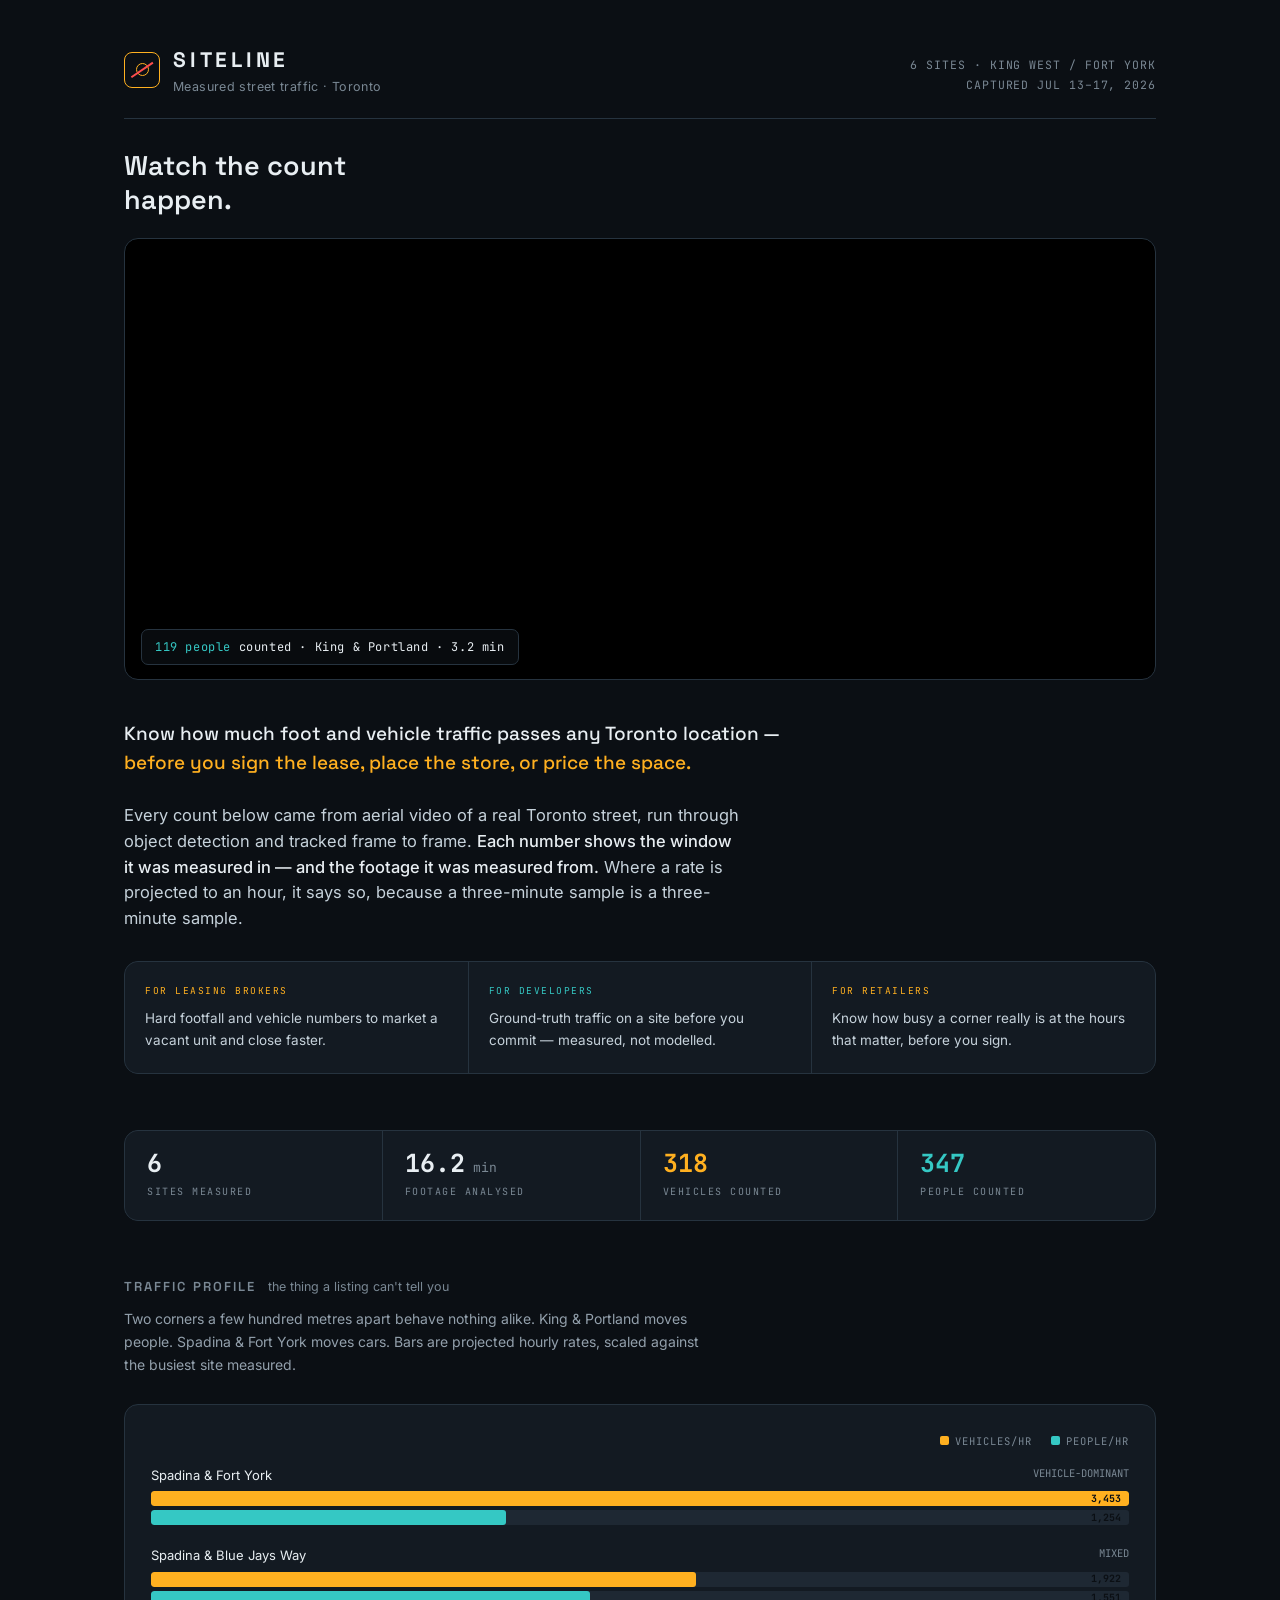
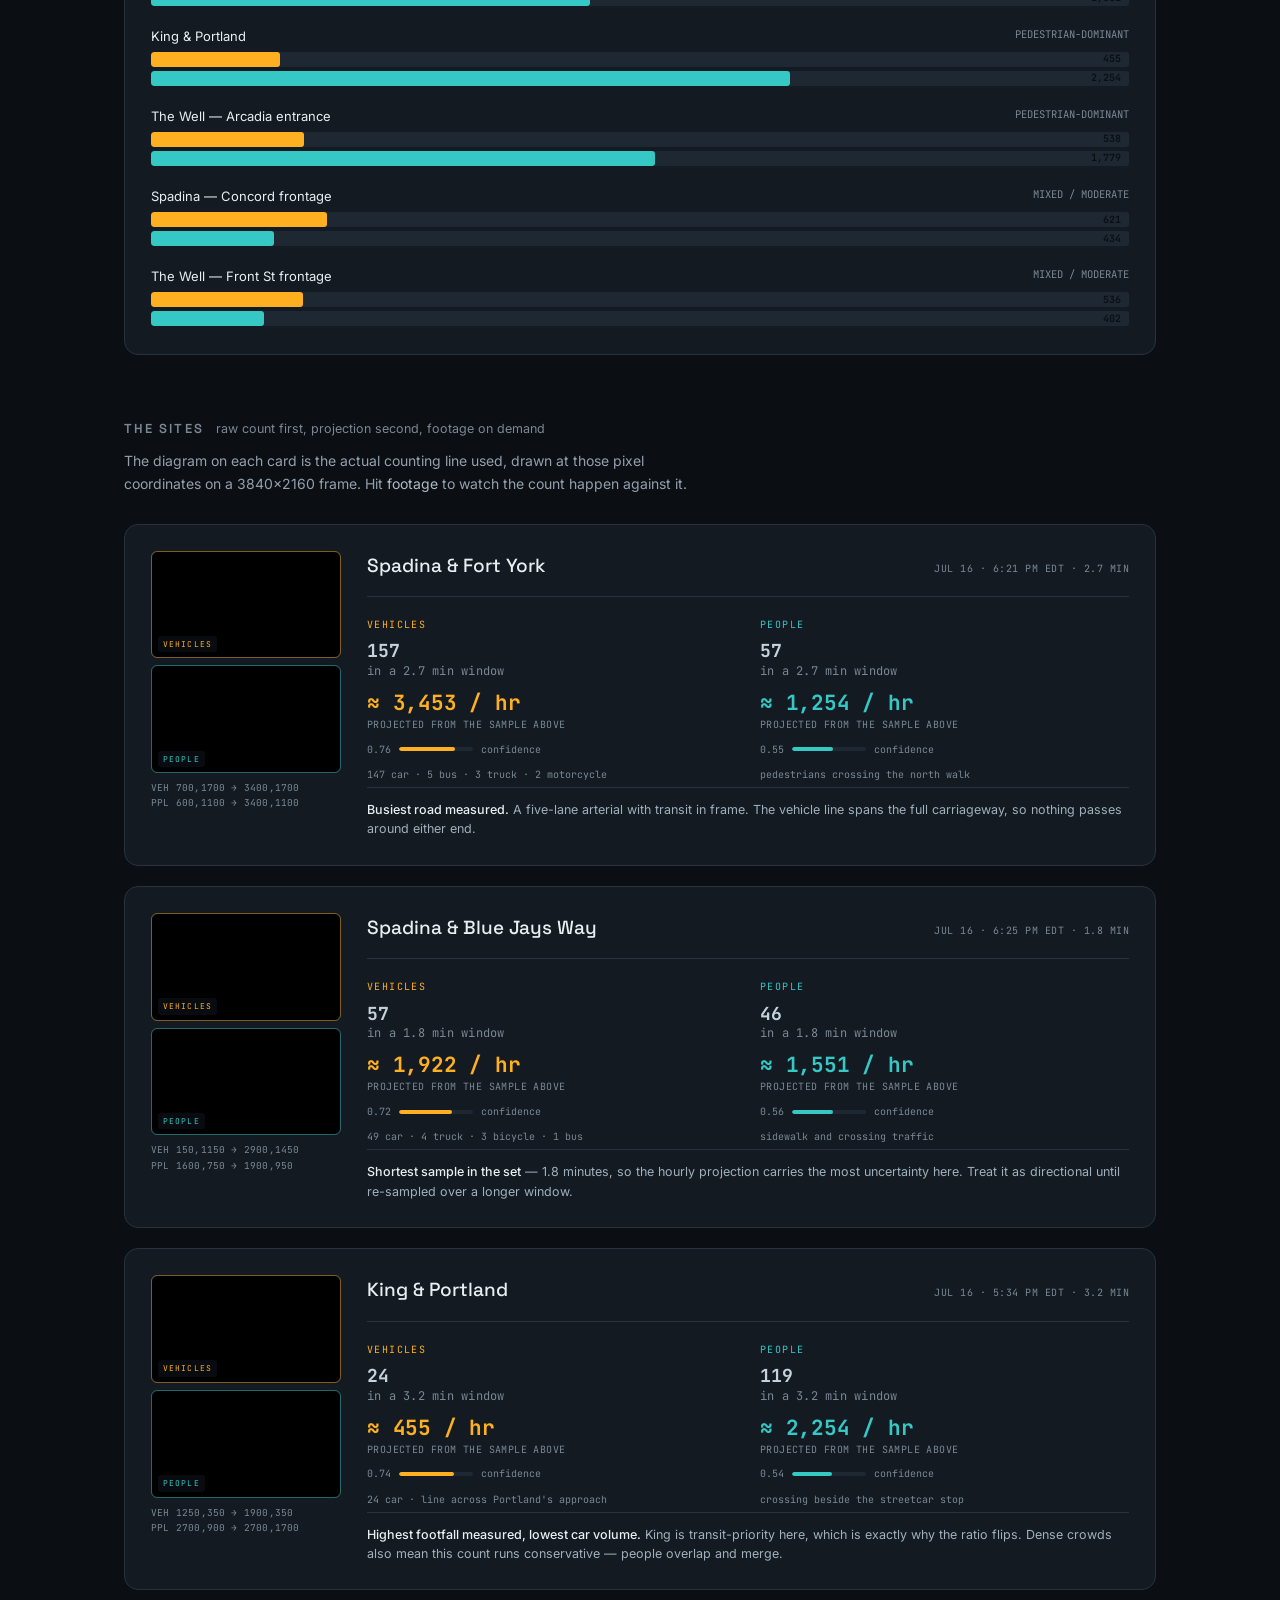
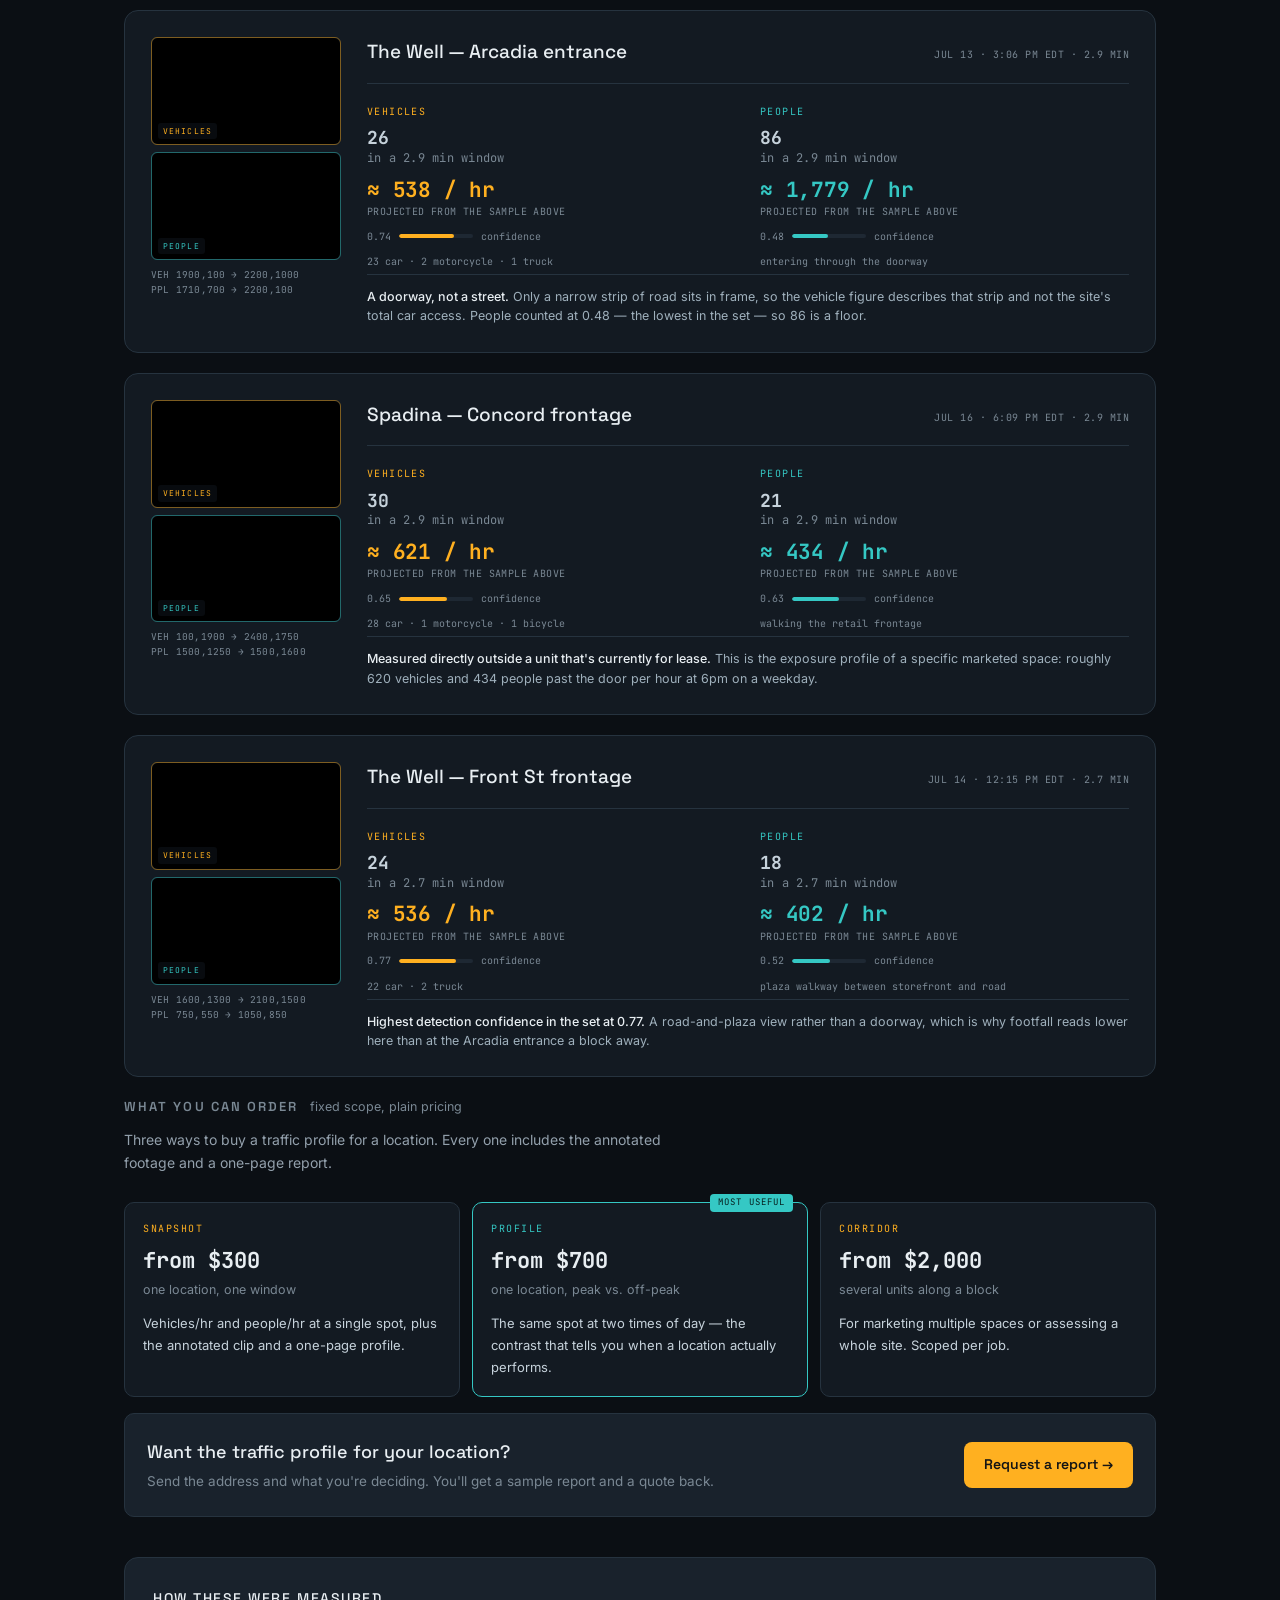
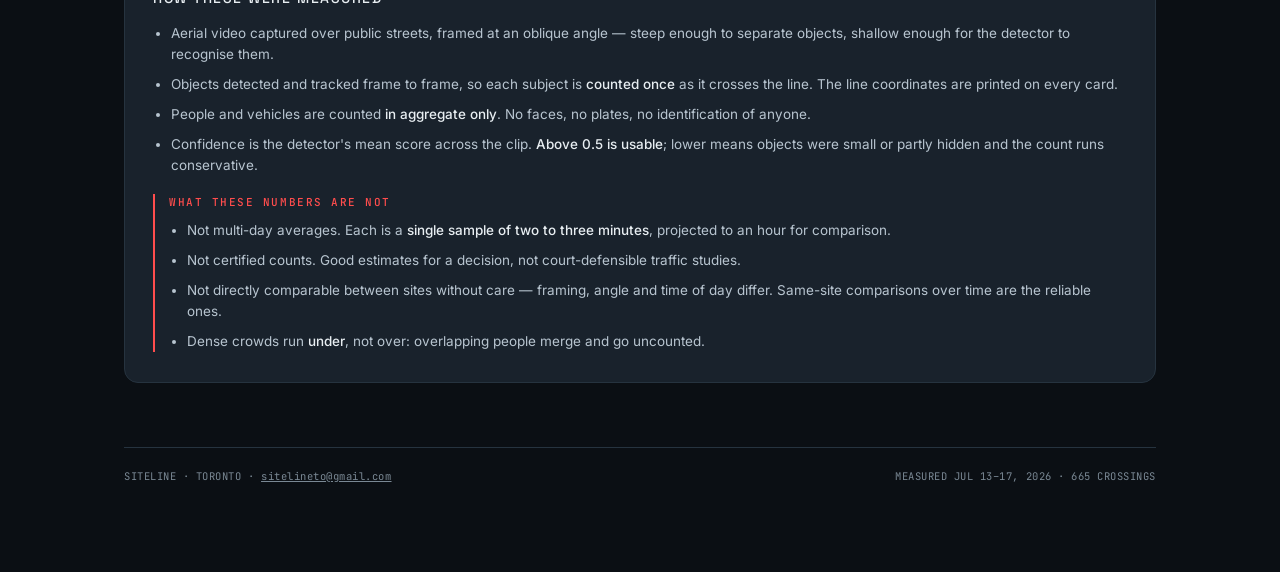
==== commit 5d52635d: "Apply UI upgrade: type scale, use-case band, hero clip" ====
--- a/index.html
+++ b/index.html
@@ -193,6 +193,27 @@
     .lbbox{animation:none}
     .proof,.proof svg{transition:none}
   }
+
+  /* ===== UI UPGRADE OVERRIDES ===== */
+  .wrap{max-width:1080px;padding:44px 24px 88px}
+  section, .profile, .method{margin-bottom:64px !important}
+  .shead{margin-bottom:10px}
+  .shead h2{font-size:13px;letter-spacing:.16em;color:var(--dim);font-weight:600}
+  .sub{font-size:14px;line-height:1.65;margin-bottom:28px;color:#93A0AC}
+  .site{padding:26px !important;margin-bottom:20px !important;gap:26px !important;border-radius:14px}
+  .sitehead{margin-bottom:20px;padding-bottom:16px}
+  .sitehead h3{font-size:19px}
+  .metrics{gap:24px}
+  .lead{font-size:15px;line-height:1.7;max-width:none}
+  .totals{margin-bottom:56px;border-radius:14px}
+  .tot{padding:20px 22px}
+  .profile{padding:28px 26px;border-radius:14px}
+  .prow{margin-bottom:20px}
+  .method{padding:30px 28px;border-radius:14px}
+  .raw{font-size:18px}
+  .cap,.classes,.when,.conf{font-size:10px}
+  @media (max-width:760px){.wrap{padding:28px 16px 60px} .site{padding:18px !important}}
+
 </style>
 </head>
 <body>
@@ -212,6 +233,26 @@
     </div>
   </header>
 
+  <!-- ===== HERO ===== -->
+  <div style="margin:30px 0 40px;">
+    <div style="font-family:'Space Grotesk',sans-serif;font-size:27px;line-height:1.25;
+      font-weight:600;color:var(--ink);max-width:18ch;margin-bottom:22px;">
+      Watch the count happen.</div>
+    <div style="border:1px solid var(--rule);border-radius:14px;overflow:hidden;background:#000;
+      position:relative;">
+      <video autoplay muted loop playsinline preload="metadata"
+        style="display:block;width:100%;max-height:440px;object-fit:cover;">
+        <source src="clips/kingportland_people.mp4" type="video/mp4">
+      </video>
+      <div style="position:absolute;left:16px;bottom:14px;background:rgba(11,15,20,.74);
+        border:1px solid var(--rule);border-radius:7px;padding:8px 13px;
+        font-family:'JetBrains Mono',monospace;font-size:12px;letter-spacing:.05em;color:var(--ink);">
+        <span style="color:var(--teal)">119 people</span> counted &middot; King &amp; Portland &middot; 3.2 min
+      </div>
+    </div>
+  </div>
+
+
     <p style="font-family:'Space Grotesk',sans-serif;font-size:19px;line-height:1.5;
     color:#E8EEF2;max-width:60ch;margin:24px 0 0;font-weight:500;">
     Know how much foot and vehicle traffic passes any Toronto location &mdash;
@@ -219,14 +260,7 @@
   </p>
 
   
-  <div style="margin:26px 0 4px;border:1px solid var(--rule);border-radius:10px;overflow:hidden;background:#000;position:relative;">
-    <video autoplay muted loop playsinline preload="metadata" style="display:block;width:100%;max-height:340px;object-fit:cover;">
-      <source src="clips/kingportland_people.mp4" type="video/mp4">
-    </video>
-    <div style="position:absolute;left:14px;bottom:12px;background:rgba(11,15,20,.72);border:1px solid var(--rule);border-radius:6px;padding:7px 11px;font-family:'JetBrains Mono',monospace;font-size:11px;letter-spacing:.06em;color:var(--ink);">
-      <span style="color:var(--teal)">119 people</span> &middot; King &amp; Portland &middot; counted live
-    </div>
-  </div>
+  
 
   <p class="lede">
     Every count below came from aerial video of a real Toronto street, run through object
@@ -234,6 +268,30 @@
     in — and the footage it was measured from.</strong> Where a rate is projected to an hour, it
     says so, because a three-minute sample is a three-minute sample.
   </p>
+
+  
+  <!-- ===== USE-CASE BAND ===== -->
+  <div style="display:grid;grid-template-columns:repeat(3,1fr);gap:1px;background:var(--rule);
+    border:1px solid var(--rule);border-radius:14px;overflow:hidden;margin:8px 0 56px;">
+    <div style="background:var(--panel);padding:22px 20px;">
+      <div style="font-family:'JetBrains Mono',monospace;font-size:9.5px;letter-spacing:.16em;
+        text-transform:uppercase;color:var(--amber);margin-bottom:9px;">For leasing brokers</div>
+      <div style="font-size:13.5px;color:#C6D2DB;line-height:1.6;">Hard footfall and vehicle
+        numbers to market a vacant unit and close faster.</div>
+    </div>
+    <div style="background:var(--panel);padding:22px 20px;">
+      <div style="font-family:'JetBrains Mono',monospace;font-size:9.5px;letter-spacing:.16em;
+        text-transform:uppercase;color:var(--teal);margin-bottom:9px;">For developers</div>
+      <div style="font-size:13.5px;color:#C6D2DB;line-height:1.6;">Ground-truth traffic on a site
+        before you commit &mdash; measured, not modelled.</div>
+    </div>
+    <div style="background:var(--panel);padding:22px 20px;">
+      <div style="font-family:'JetBrains Mono',monospace;font-size:9.5px;letter-spacing:.16em;
+        text-transform:uppercase;color:var(--amber);margin-bottom:9px;">For retailers</div>
+      <div style="font-size:13.5px;color:#C6D2DB;line-height:1.6;">Know how busy a corner really is
+        at the hours that matter, before you sign.</div>
+    </div>
+  </div>
 
   <div class="totals">
     <div class="tot"><div class="n">6</div><div class="l">Sites measured</div></div>
@@ -671,6 +729,19 @@
   document.addEventListener('keydown', function(e){
     if (e.key === 'Escape' && lb.classList.contains('on')) close();
   });
+
+  // --- ensure footage thumbnails open the lightbox ---
+  document.querySelectorAll('video.thumb').forEach(function(v){
+    v.style.cursor = 'pointer';
+    v.addEventListener('click', function(e){
+      e.preventDefault();
+      if (v.dataset.clip) { open(v); return; }
+      var card = v.closest('.site');
+      var btn = card ? card.querySelector('.proof') : null;
+      if (btn) btn.click();
+    });
+  });
+
 })();
 </script>
 </body>
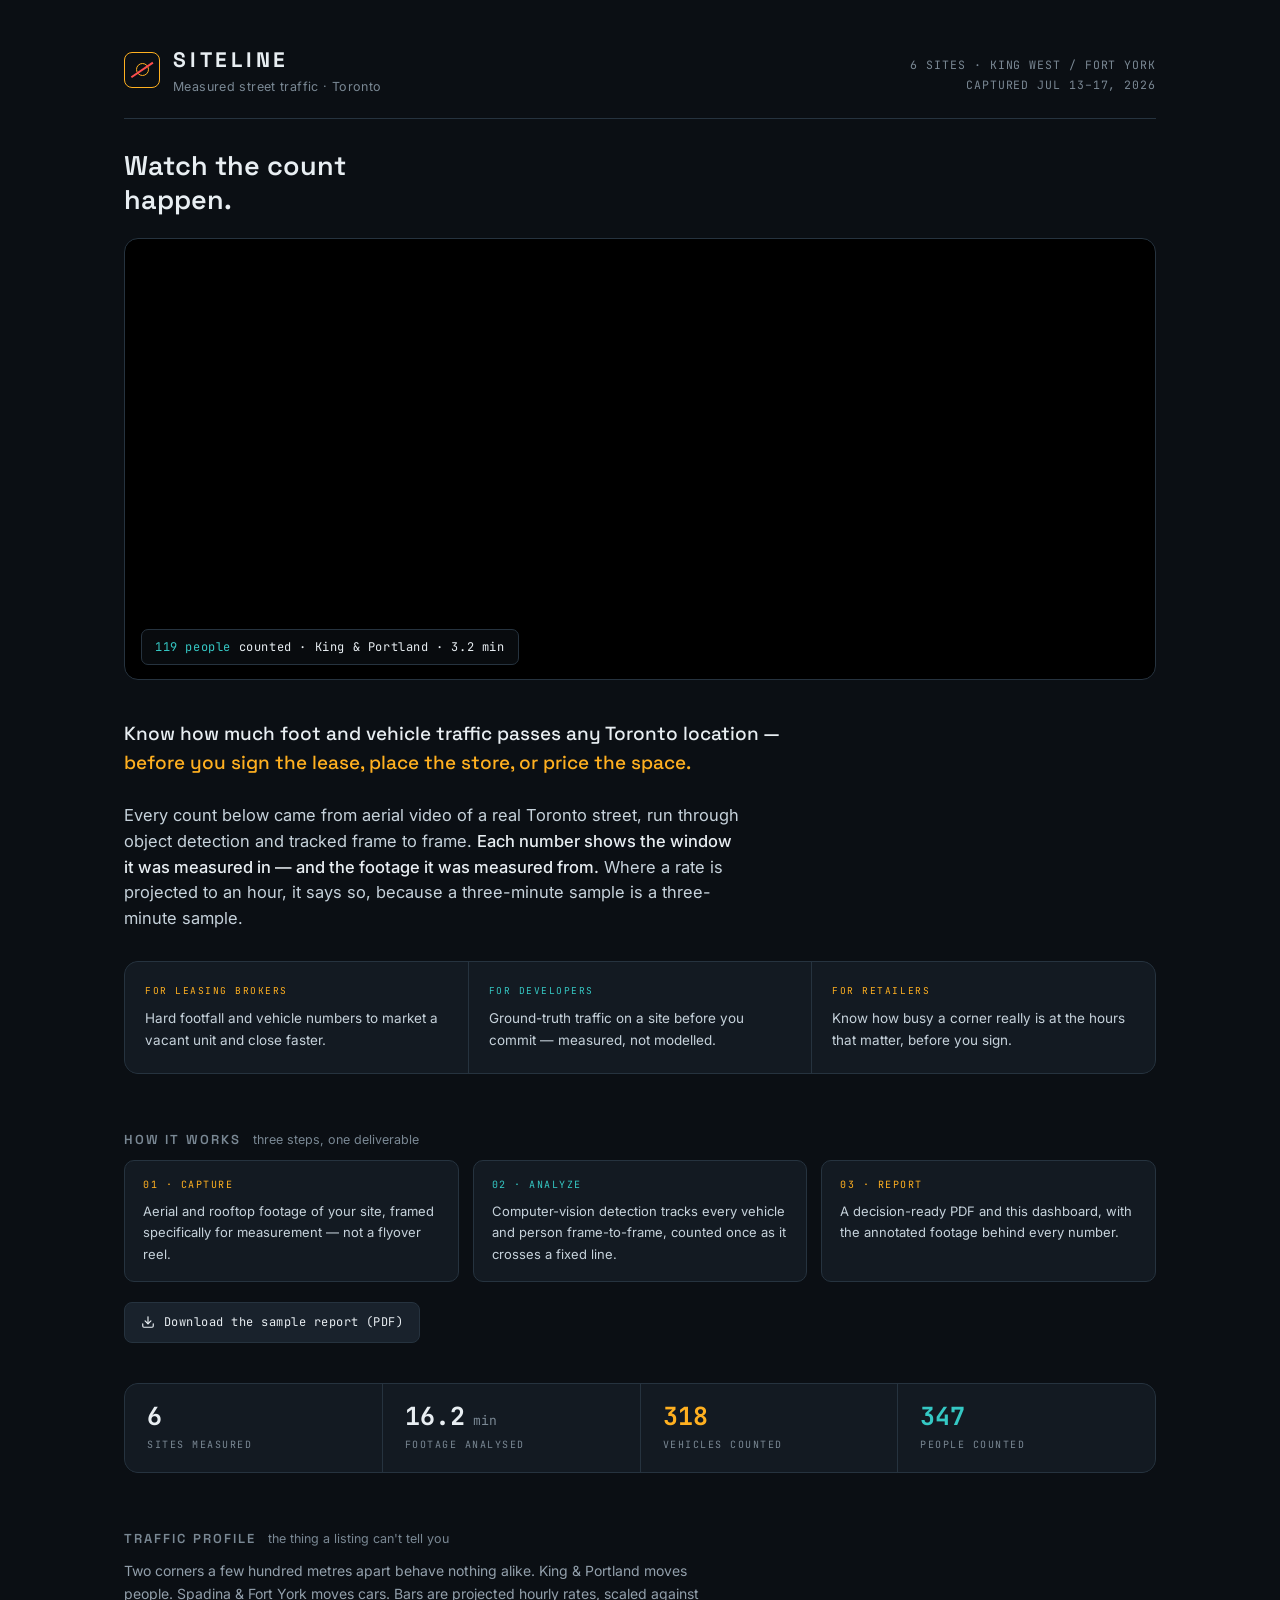
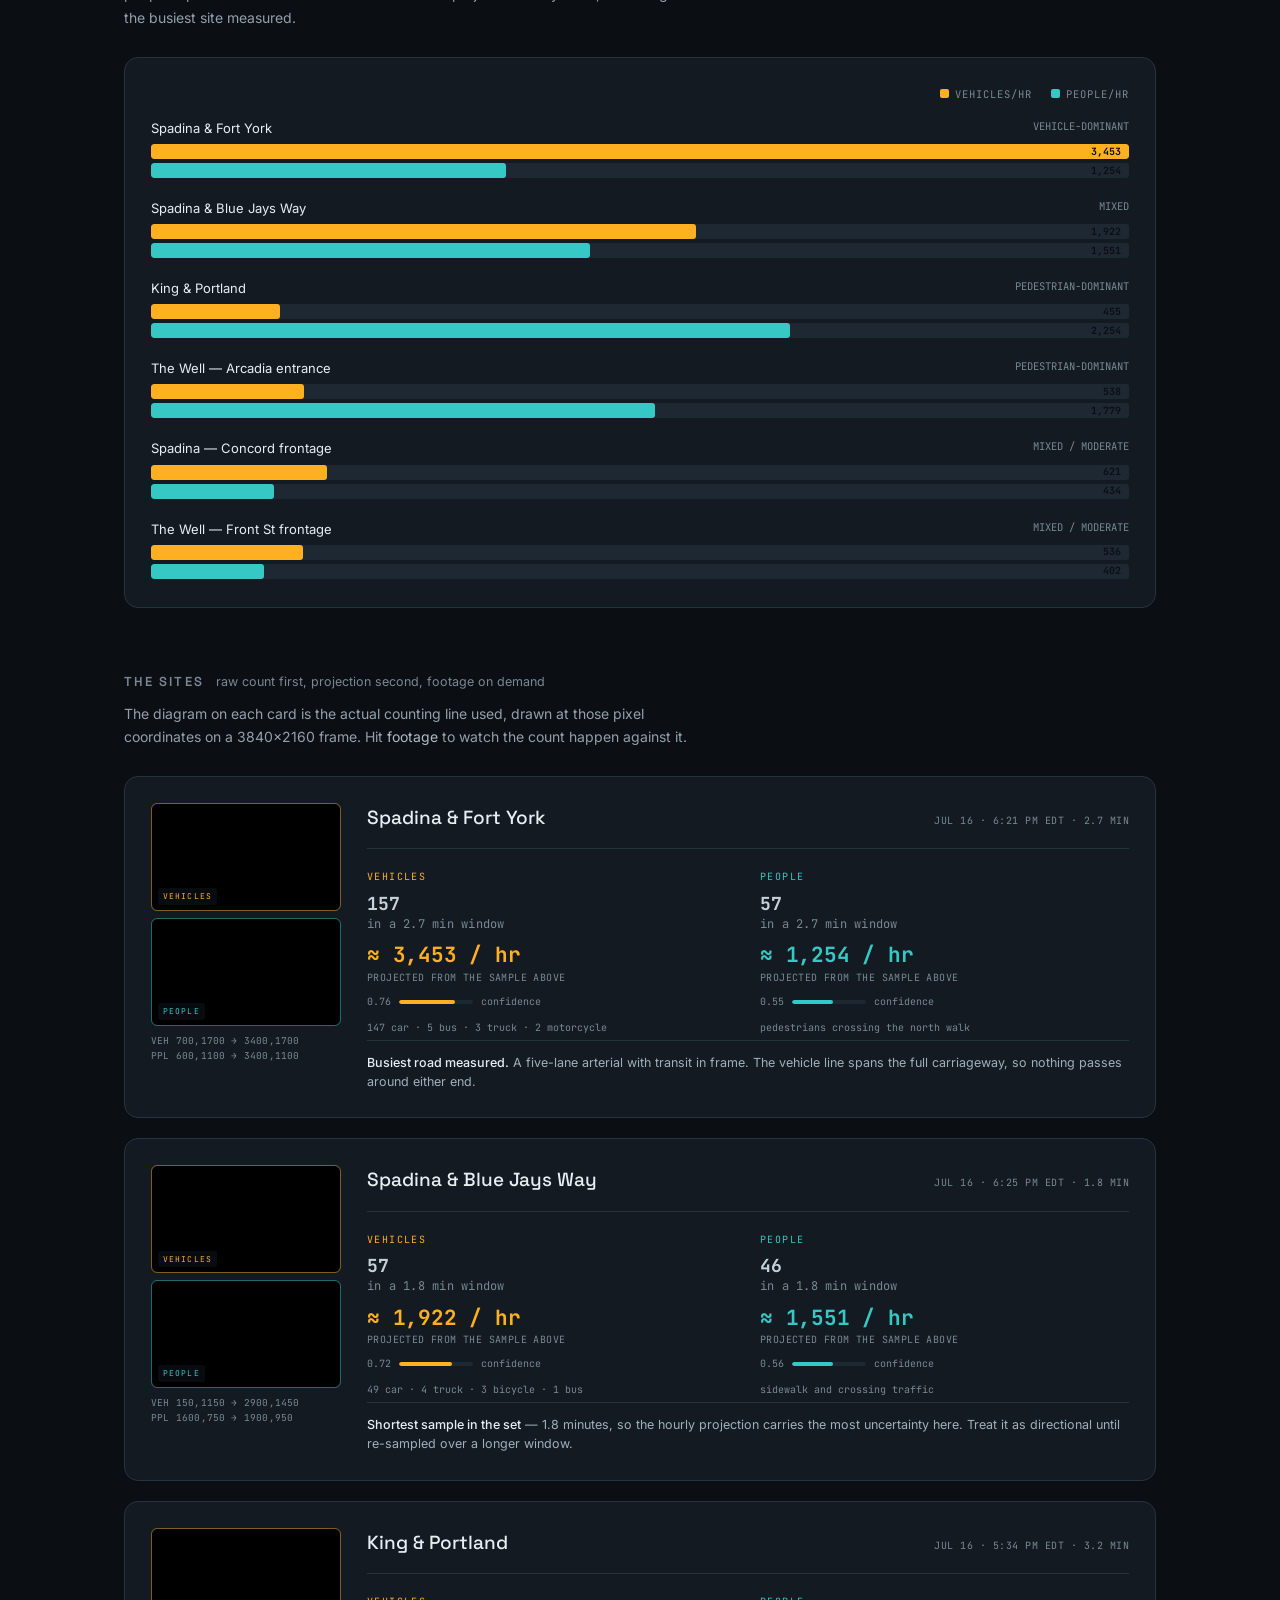
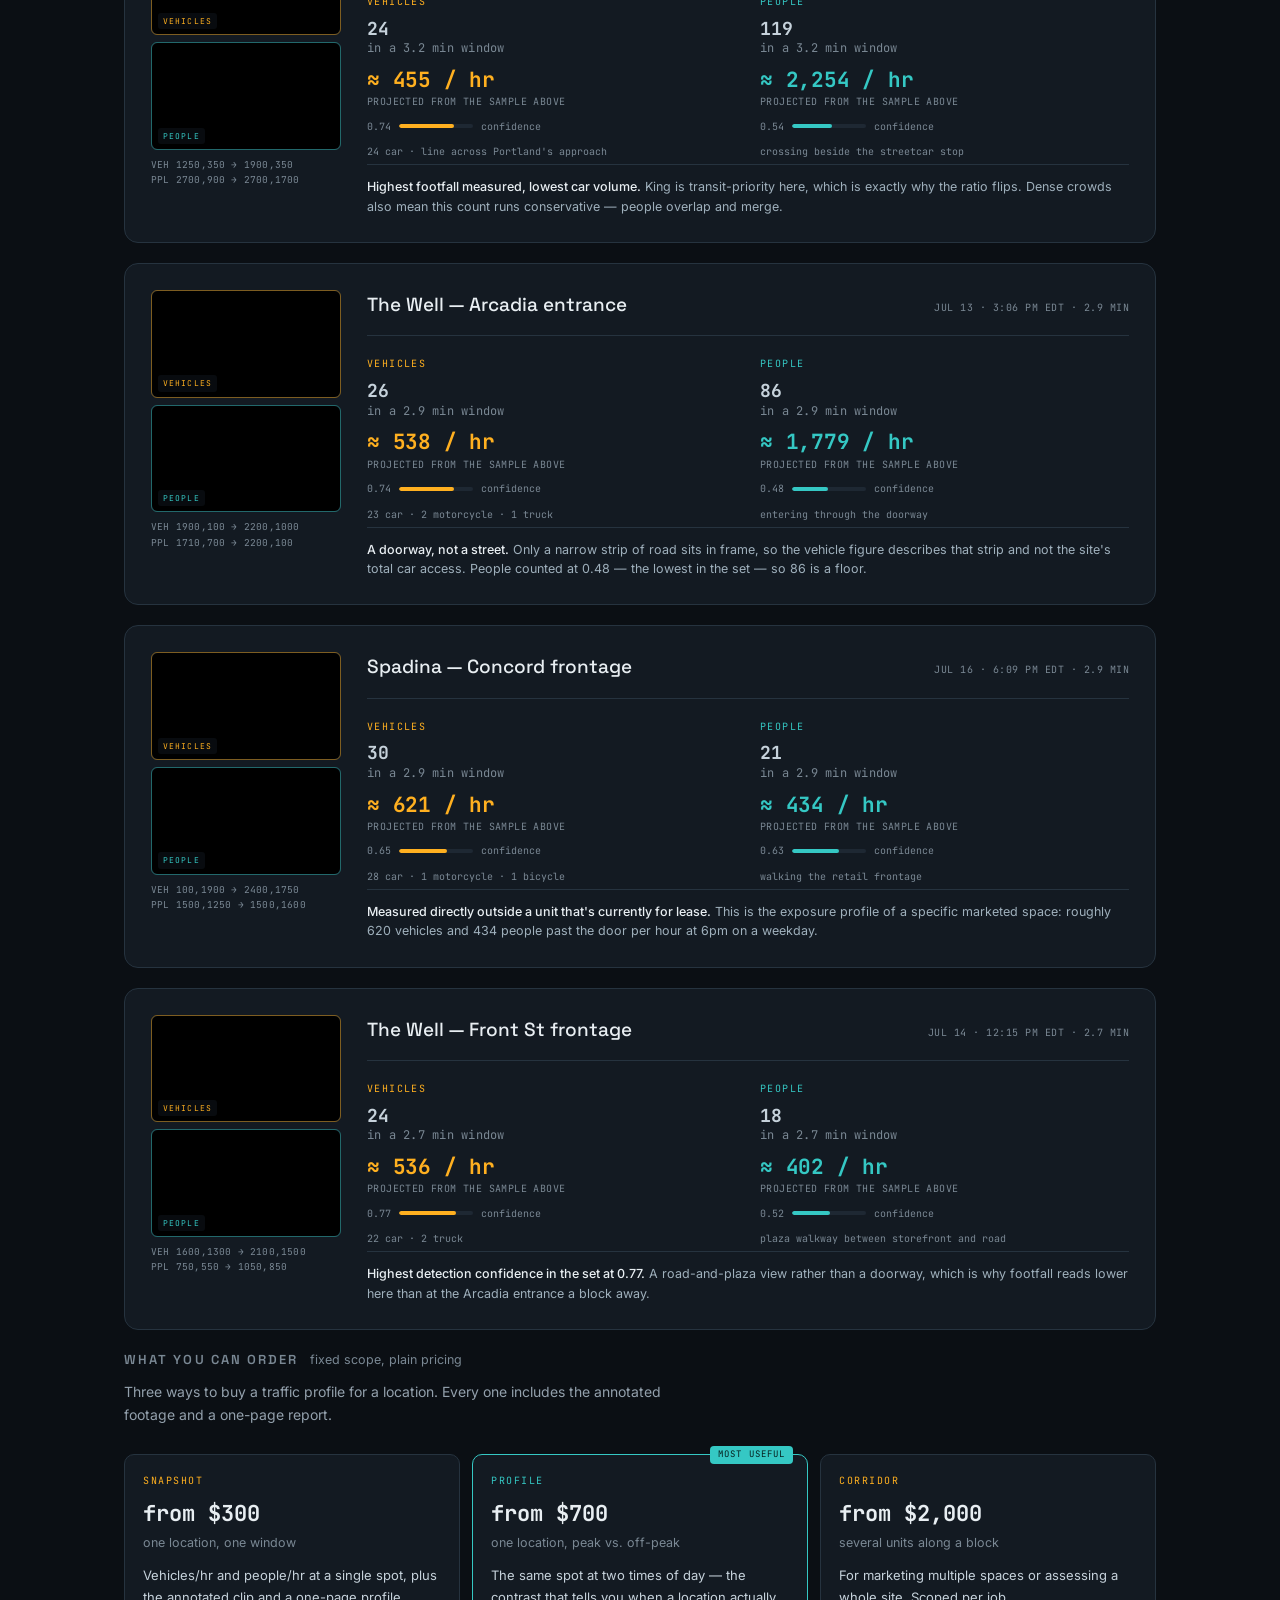
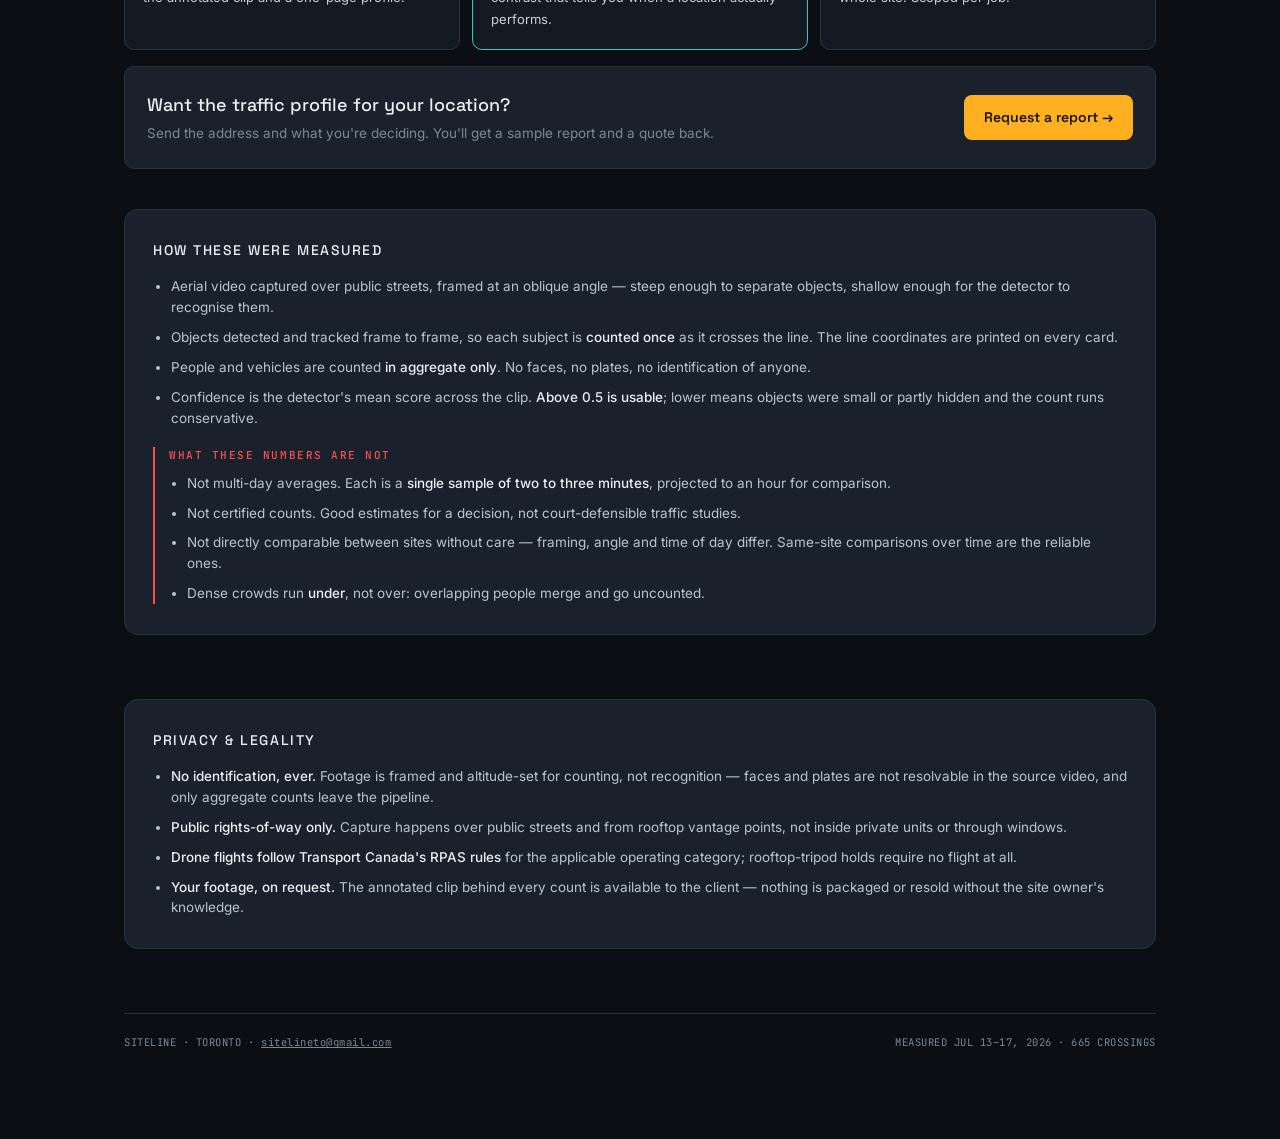
==== commit b6058ad0: "Add how-it-works, sample report link, privacy FAQ" ====
--- a/index.html
+++ b/index.html
@@ -293,6 +293,44 @@
     </div>
   </div>
 
+  
+  <!-- ===== HOW IT WORKS ===== -->
+  <div class="shead"><h2>How it works</h2><span class="hint">three steps, one deliverable</span></div>
+  <div style="display:grid;grid-template-columns:repeat(3,1fr);gap:14px;margin-bottom:20px;">
+    <div style="background:var(--panel);border:1px solid var(--rule);border-radius:10px;padding:16px 18px;">
+      <div style="font-family:'JetBrains Mono',monospace;font-size:10px;letter-spacing:.15em;
+        text-transform:uppercase;color:var(--amber);margin-bottom:8px;">01 · Capture</div>
+      <div style="font-size:13px;color:#C6D2DB;line-height:1.65;">Aerial and rooftop footage of your
+        site, framed specifically for measurement — not a flyover reel.</div>
+    </div>
+    <div style="background:var(--panel);border:1px solid var(--rule);border-radius:10px;padding:16px 18px;">
+      <div style="font-family:'JetBrains Mono',monospace;font-size:10px;letter-spacing:.15em;
+        text-transform:uppercase;color:var(--teal);margin-bottom:8px;">02 · Analyze</div>
+      <div style="font-size:13px;color:#C6D2DB;line-height:1.65;">Computer-vision detection tracks
+        every vehicle and person frame-to-frame, counted once as it crosses a fixed line.</div>
+    </div>
+    <div style="background:var(--panel);border:1px solid var(--rule);border-radius:10px;padding:16px 18px;">
+      <div style="font-family:'JetBrains Mono',monospace;font-size:10px;letter-spacing:.15em;
+        text-transform:uppercase;color:var(--amber);margin-bottom:8px;">03 · Report</div>
+      <div style="font-size:13px;color:#C6D2DB;line-height:1.65;">A decision-ready PDF and this
+        dashboard, with the annotated footage behind every number.</div>
+    </div>
+  </div>
+
+  <div style="margin:0 0 40px;">
+    <a href="SITELINE_sample_report.pdf" target="_blank" rel="noopener"
+      style="display:inline-flex;align-items:center;gap:9px;background:var(--panel2);
+      border:1px solid var(--rule);border-radius:8px;padding:10px 16px;text-decoration:none;
+      color:var(--ink);font-family:'JetBrains Mono',monospace;font-size:12px;letter-spacing:.04em;">
+      <svg width="14" height="14" viewBox="0 0 24 24" fill="none" stroke="currentColor"
+        stroke-width="2" stroke-linecap="round" stroke-linejoin="round">
+        <path d="M21 15v4a2 2 0 0 1-2 2H5a2 2 0 0 1-2-2v-4"/>
+        <polyline points="7 10 12 15 17 10"/><line x1="12" y1="15" x2="12" y2="3"/>
+      </svg>
+      Download the sample report (PDF)
+    </a>
+  </div>
+
   <div class="totals">
     <div class="tot"><div class="n">6</div><div class="l">Sites measured</div></div>
     <div class="tot"><div class="n">16.2<u> min</u></div><div class="l">Footage analysed</div></div>
@@ -657,6 +695,23 @@
     </div>
   </section>
 
+  
+  <!-- ===== PRIVACY & LEGALITY ===== -->
+  <section class="method" style="margin-top:24px;">
+    <h2>Privacy &amp; legality</h2>
+    <ul>
+      <li><b>No identification, ever.</b> Footage is framed and altitude-set for counting, not
+        recognition — faces and plates are not resolvable in the source video, and only aggregate
+        counts leave the pipeline.</li>
+      <li><b>Public rights-of-way only.</b> Capture happens over public streets and from rooftop
+        vantage points, not inside private units or through windows.</li>
+      <li><b>Drone flights follow Transport Canada's RPAS rules</b> for the applicable operating
+        category; rooftop-tripod holds require no flight at all.</li>
+      <li><b>Your footage, on request.</b> The annotated clip behind every count is available to the
+        client — nothing is packaged or resold without the site owner's knowledge.</li>
+    </ul>
+  </section>
+
   <footer>
     <span>SITELINE &middot; TORONTO &middot; <a href="mailto:sitelineto@gmail.com" style="color:var(--dim)">sitelineto@gmail.com</a></span>
     <span>MEASURED JUL 13–17, 2026 · 665 CROSSINGS</span>
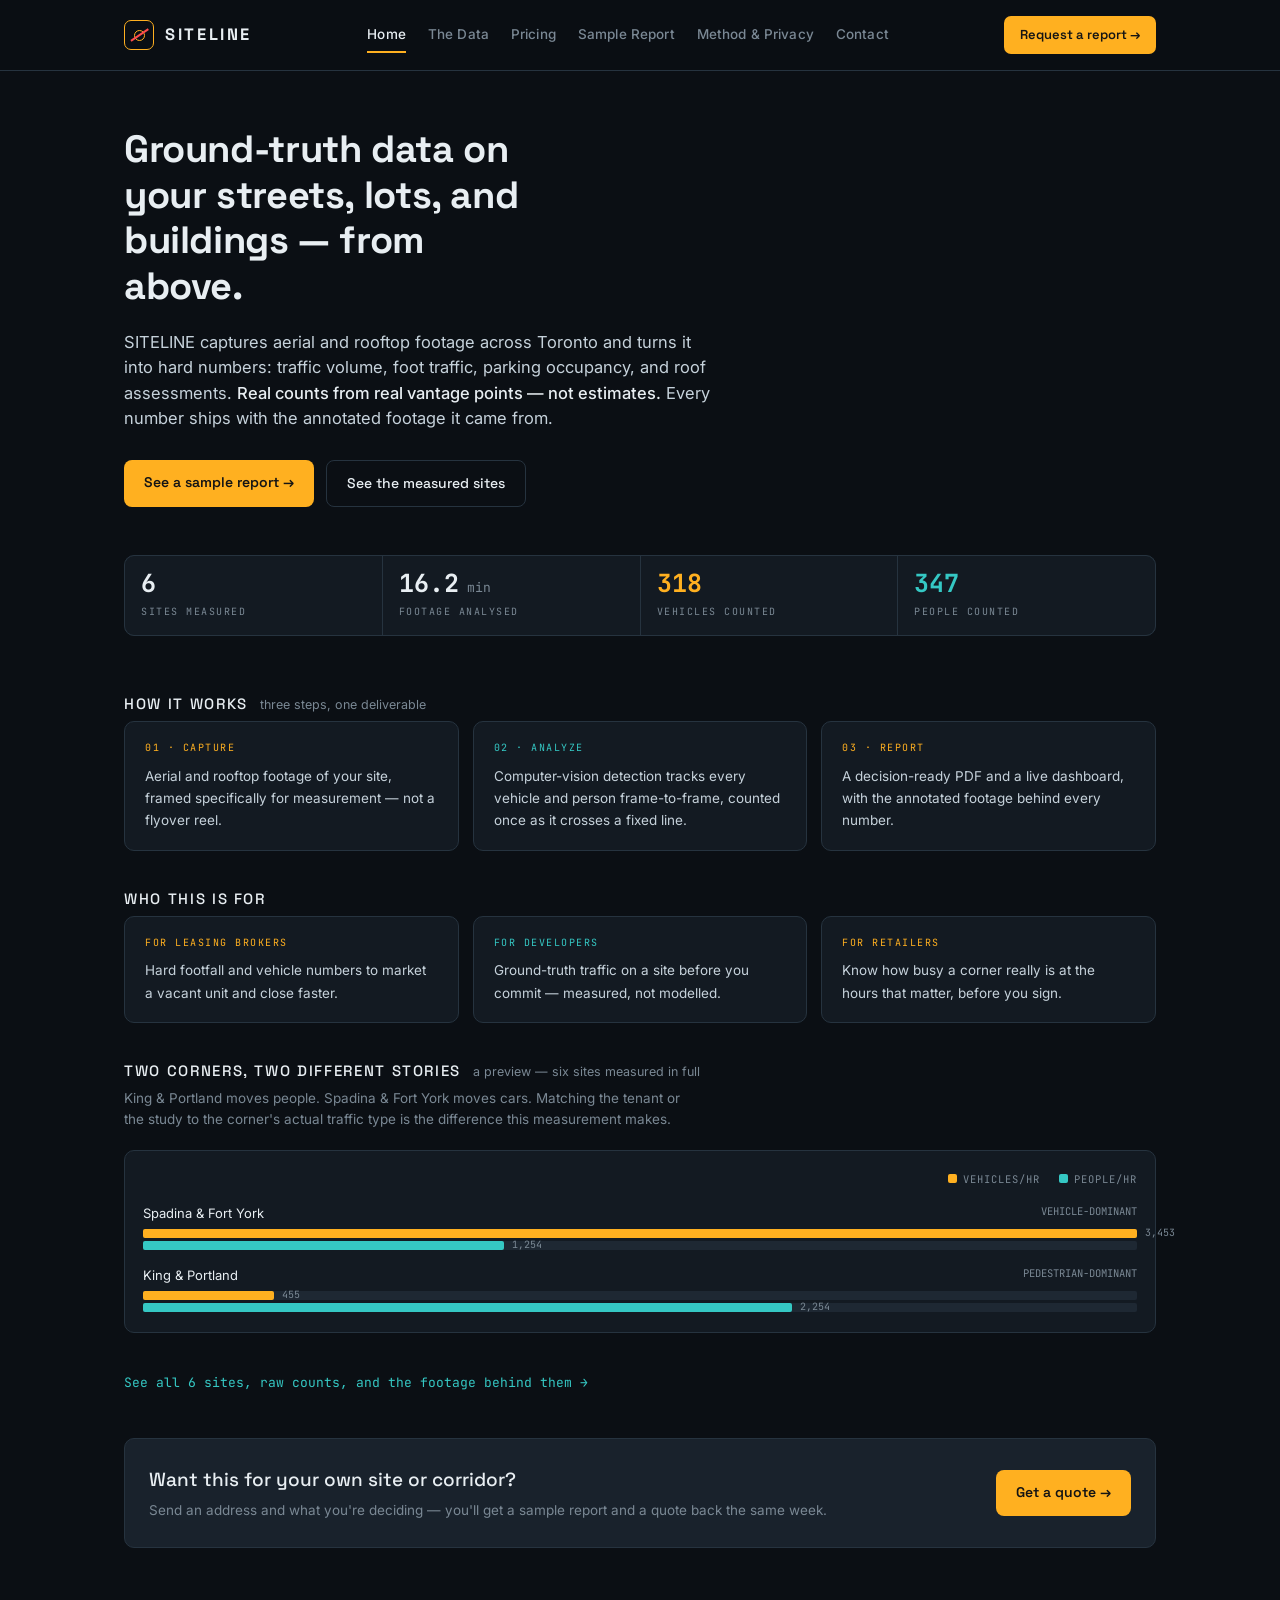
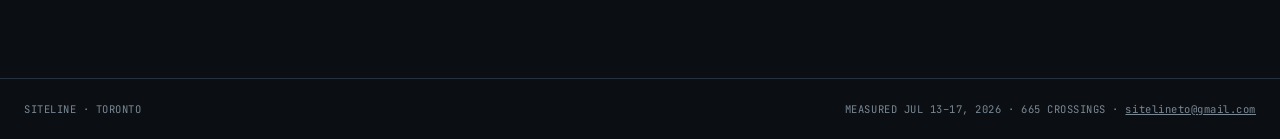
==== commit 2ff162d2: "Rebuild as multi-page site with nav" ====
--- a/index.html
+++ b/index.html
@@ -3,333 +3,43 @@
 <head>
 <meta charset="utf-8">
 <meta name="viewport" content="width=device-width, initial-scale=1">
-<title>SITELINE — Measured traffic, Toronto</title>
-<meta name="description" content="Foot and vehicle traffic measured from aerial footage at six Toronto locations. Every number shows the window it came from, and the footage it came from.">
+<title>SITELINE — Aerial site intelligence, Toronto</title>
+<meta name="description" content="Traffic counts, foot traffic, parking occupancy, and roof assessments from aerial and rooftop footage. Real counts from real vantage points — not estimates.">
 <link rel="preconnect" href="https://fonts.googleapis.com">
 <link rel="preconnect" href="https://fonts.gstatic.com" crossorigin>
 <link href="https://fonts.googleapis.com/css2?family=Space+Grotesk:wght@500;700&family=Inter:wght@400;500&family=JetBrains+Mono:wght@400;700&display=swap" rel="stylesheet">
-<style>
-  :root{
-    --void:#0B0F14;
-    --panel:#131A22;
-    --panel2:#19222C;
-    --rule:#26333F;
-    --ink:#E8EEF2;
-    --dim:#7A8894;
-    --amber:#FFB020;
-    --teal:#35C8C4;
-    --linered:#FF4D4D;
-  }
-  *{box-sizing:border-box}
-  html{scroll-behavior:smooth}
-  body{
-    margin:0;background:var(--void);color:var(--ink);
-    font-family:'Inter',system-ui,sans-serif;line-height:1.55;
-    -webkit-font-smoothing:antialiased;
-  }
-  body.locked{overflow:hidden}
-  .wrap{max-width:1000px;margin:0 auto;padding:32px 20px 64px}
-  h1,h2,h3{font-family:'Space Grotesk',sans-serif;margin:0}
-  :focus-visible{outline:2px solid var(--teal);outline-offset:2px}
-
-  /* ---------- masthead ---------- */
-  .mast{border-bottom:1px solid var(--rule);padding-bottom:22px;
-    display:flex;justify-content:space-between;align-items:flex-end;gap:20px;flex-wrap:wrap}
-  .brandrow{display:flex;align-items:center;gap:13px}
-  .mark{width:36px;height:36px;flex:none;border:1.5px solid var(--amber);border-radius:8px;
-    display:grid;place-items:center;position:relative;overflow:hidden}
-  .mark:before{content:"";width:11px;height:11px;border:1.5px solid var(--amber);border-radius:50%}
-  .mark:after{content:"";position:absolute;width:26px;height:1.5px;background:var(--linered);
-    transform:rotate(-34deg)}
-  h1{font-size:21px;font-weight:700;letter-spacing:.18em}
-  .tag{color:var(--dim);font-size:12.5px;letter-spacing:.03em}
-  .where{text-align:right;font-family:'JetBrains Mono',monospace;font-size:11.5px;
-    color:var(--dim);letter-spacing:.08em;line-height:1.8}
-
-  .lede{margin:26px 0 30px;font-size:16.5px;max-width:62ch;color:#C6D2DB}
-  .lede strong{color:var(--ink);font-weight:500}
-
-  /* ---------- totals ---------- */
-  .totals{display:grid;grid-template-columns:repeat(4,1fr);gap:1px;background:var(--rule);
-    border:1px solid var(--rule);border-radius:10px;overflow:hidden;margin-bottom:38px}
-  .tot{background:var(--panel);padding:15px 16px}
-  .tot .n{font-family:'JetBrains Mono',monospace;font-size:25px;font-weight:700;line-height:1}
-  .tot .n u{text-decoration:none;font-size:13px;color:var(--dim);font-weight:400}
-  .tot .l{color:var(--dim);font-size:10px;letter-spacing:.15em;text-transform:uppercase;
-    font-family:'JetBrains Mono',monospace;margin-top:8px}
-
-  /* ---------- section head ---------- */
-  .shead{display:flex;align-items:baseline;gap:12px;margin:0 0 6px;flex-wrap:wrap}
-  .shead h2{font-size:15px;letter-spacing:.11em;text-transform:uppercase;font-weight:500}
-  .shead .hint{color:var(--dim);font-size:12.5px}
-  .sub{color:var(--dim);font-size:13.5px;margin:0 0 20px;max-width:64ch}
-
-  /* ---------- profile ---------- */
-  .profile{background:var(--panel);border:1px solid var(--rule);border-radius:10px;
-    padding:20px 18px;margin-bottom:44px}
-  .key{display:flex;gap:18px;justify-content:flex-end;margin-bottom:16px;
-    font-family:'JetBrains Mono',monospace;font-size:10.5px;letter-spacing:.1em;color:var(--dim)}
-  .key i{display:inline-block;width:9px;height:9px;border-radius:2px;margin-right:6px}
-  .prow{margin-bottom:15px}
-  .prow:last-child{margin-bottom:0}
-  .pname{font-size:13px;margin-bottom:6px;display:flex;justify-content:space-between;gap:10px}
-  .pname span:last-child{color:var(--dim);font-family:'JetBrains Mono',monospace;font-size:10.5px}
-  .bars{display:grid;gap:4px}
-  .bar{height:15px;border-radius:3px;position:relative;background:#1E2833;width:100%;overflow:hidden}
-  .bar i{position:absolute;inset:0 auto 0 0;border-radius:3px;display:block;min-width:34px}
-  .bar b{position:absolute;right:8px;top:50%;transform:translateY(-50%);
-    font-family:'JetBrains Mono',monospace;font-size:10px;font-weight:700;color:#0B0F14;
-    white-space:nowrap;mix-blend-mode:normal}
-
-  /* ---------- site cards ---------- */
-  .site{background:var(--panel);border:1px solid var(--rule);border-radius:10px;
-    padding:18px;margin-bottom:14px;display:grid;grid-template-columns:190px 1fr;gap:20px}
-  .schem{align-self:start}
-  .schem svg{width:100%;height:auto;display:block;border-radius:6px;background:#0E141A;border:1px solid var(--rule)}
-  .tw{position:relative;margin-bottom:7px;border-radius:6px;overflow:hidden;border:1px solid var(--rule)}
-  .tw.v{border-color:rgba(255,176,32,.45)} .tw.p{border-color:rgba(53,200,196,.45)}
-  .tw:hover{border-width:1px}
-  .tw.v:hover{border-color:var(--amber)} .tw.p:hover{border-color:var(--teal)}
-  .tl{position:absolute;left:6px;bottom:5px;font-family:'JetBrains Mono',monospace;
-    font-size:8px;letter-spacing:.14em;padding:2px 5px;border-radius:3px;
-    background:rgba(11,15,20,.78);pointer-events:none}
-  .tw.v .tl{color:var(--amber)} .tw.p .tl{color:var(--teal)}
-  .schem video.thumb{width:100%;height:auto;display:block;border-radius:6px;background:#000;
-    cursor:pointer;aspect-ratio:16/9;object-fit:cover;
-    transition:border-color .15s}
-  .schem video.thumb:hover{border-color:var(--amber)}
-  .schem .cap{font-family:'JetBrains Mono',monospace;font-size:9.5px;color:var(--dim);
-    margin-top:7px;line-height:1.6;letter-spacing:.02em}
-  .sitehead{display:flex;justify-content:space-between;align-items:baseline;gap:12px;
-    flex-wrap:wrap;margin-bottom:14px;padding-bottom:12px;border-bottom:1px solid var(--rule)}
-  .sitehead h3{font-size:16.5px;font-weight:500}
-  .when{font-family:'JetBrains Mono',monospace;font-size:11px;color:var(--dim);letter-spacing:.05em}
-  .metrics{display:grid;grid-template-columns:1fr 1fr;gap:16px}
-  .m .head{font-family:'JetBrains Mono',monospace;font-size:10px;letter-spacing:.14em;
-    text-transform:uppercase;margin-bottom:9px}
-  .m.v .head{color:var(--amber)} .m.p .head{color:var(--teal)}
-  .raw{font-family:'JetBrains Mono',monospace;font-weight:700;font-size:19px;
-    line-height:1.15;color:#C6D2DB}
-  .raw small{font-size:12px;font-weight:400;color:var(--dim);display:block;margin-top:3px;
-    letter-spacing:.02em}
-  .est{margin-top:12px;font-family:'JetBrains Mono',monospace;font-size:21px;font-weight:700;
-    line-height:1.15;letter-spacing:-.01em}
-  .est em{font-style:normal;color:var(--dim);font-size:10px;display:block;margin-top:4px;
-    font-weight:400;letter-spacing:.04em;text-transform:uppercase}
-  .conf{margin-top:11px;display:flex;align-items:center;gap:8px;
-    font-family:'JetBrains Mono',monospace;font-size:10px;color:var(--dim)}
-  .meter{flex:1;max-width:74px;height:4px;background:#1E2833;border-radius:2px;overflow:hidden}
-  .meter i{display:block;height:100%;border-radius:2px}
-  .m.v .meter i{background:var(--amber)} .m.p .meter i{background:var(--teal)}
-  .m.v .est{color:var(--amber)} .m.p .est{color:var(--teal)}
-  .classes{font-family:'JetBrains Mono',monospace;font-size:10.5px;color:var(--dim);
-    margin-top:9px;line-height:1.7}
-
-  /* ---------- the proof button ---------- */
-  .proof{margin-top:12px;display:inline-flex;align-items:center;gap:8px;cursor:pointer;
-    background:transparent;border:1px solid var(--rule);border-radius:6px;
-    padding:7px 11px 7px 8px;color:var(--dim);
-    font-family:'JetBrains Mono',monospace;font-size:10px;letter-spacing:.13em;
-    transition:border-color .15s, color .15s, background .15s}
-  .proof svg{width:13px;height:13px;flex:none;transition:transform .15s}
-  .m.v .proof:hover{border-color:var(--amber);color:var(--amber);background:rgba(255,176,32,.07)}
-  .m.p .proof:hover{border-color:var(--teal);color:var(--teal);background:rgba(53,200,196,.07)}
-  .proof:hover svg{transform:scale(1.15)}
-
-  .note{grid-column:1/-1;border-top:1px solid var(--rule);margin-top:4px;padding-top:12px;
-    font-size:12.5px;color:#9FB0BC}
-  .note b{color:var(--ink);font-weight:500}
-
-  /* ---------- method ---------- */
-  .method{background:var(--panel2);border:1px solid var(--rule);border-radius:10px;
-    padding:22px 20px;margin-top:40px}
-  .method h2{font-size:14px;letter-spacing:.11em;text-transform:uppercase;margin-bottom:14px;
-    font-weight:500}
-  .method ul{margin:0;padding-left:18px;font-size:13.5px;color:#B8C5D0}
-  .method li{margin-bottom:9px}
-  .method li:last-child{margin-bottom:0}
-  .method b{color:var(--ink);font-weight:500}
-  .limits{border-left:2px solid var(--linered);padding-left:14px;margin-top:18px}
-  .limits h3{font-size:11px;letter-spacing:.14em;text-transform:uppercase;color:var(--linered);
-    margin-bottom:9px;font-weight:500;font-family:'JetBrains Mono',monospace}
-
-  footer{margin-top:34px;padding-top:20px;border-top:1px solid var(--rule);
-    display:flex;justify-content:space-between;gap:16px;flex-wrap:wrap;
-    font-family:'JetBrains Mono',monospace;font-size:10.5px;color:var(--dim);letter-spacing:.05em}
-
-  /* ---------- lightbox ---------- */
-  .lb{position:fixed;inset:0;z-index:50;display:none;
-    background:rgba(5,8,11,.9);backdrop-filter:blur(6px);
-    padding:24px;overflow-y:auto}
-  .lb.on{display:flex;align-items:center;justify-content:center}
-  .lbbox{width:100%;max-width:880px;background:var(--panel);border:1px solid var(--rule);
-    border-radius:12px;overflow:hidden;animation:pop .18s ease-out}
-  @keyframes pop{from{opacity:0;transform:translateY(8px) scale(.99)}to{opacity:1;transform:none}}
-  .lbtop{display:flex;justify-content:space-between;align-items:center;gap:14px;
-    padding:13px 15px;border-bottom:1px solid var(--rule)}
-  .lbtitle{font-family:'Space Grotesk',sans-serif;font-size:14.5px;font-weight:500}
-  .lbtitle span{display:block;font-family:'JetBrains Mono',monospace;font-size:10px;
-    color:var(--dim);letter-spacing:.11em;margin-top:3px;text-transform:uppercase}
-  .lbx{background:transparent;border:1px solid var(--rule);border-radius:6px;
-    color:var(--dim);cursor:pointer;width:30px;height:30px;flex:none;font-size:15px;line-height:1;
-    transition:border-color .15s,color .15s}
-  .lbx:hover{border-color:var(--linered);color:var(--linered)}
-  .lb video{display:block;width:100%;background:#000;max-height:66vh}
-  .lbfoot{padding:12px 15px;display:flex;justify-content:space-between;align-items:center;
-    gap:14px;flex-wrap:wrap;
-    font-family:'JetBrains Mono',monospace;font-size:10.5px;color:var(--dim);letter-spacing:.05em}
-  .lbfoot b{color:var(--ink);font-weight:700}
-  .lberr{padding:34px 18px;text-align:center;color:var(--dim);font-size:13px;display:none}
-  .lberr code{color:var(--ink);font-family:'JetBrains Mono',monospace;font-size:11.5px}
-
-  @media (max-width:760px){
-    .totals{grid-template-columns:1fr 1fr}
-    .site{grid-template-columns:1fr}
-    .schem{max-width:220px}
-    .metrics{grid-template-columns:1fr;gap:20px}
-    .lb{padding:12px}
-  }
-  @media (prefers-reduced-motion:reduce){
-    .lbbox{animation:none}
-    .proof,.proof svg{transition:none}
-  }
-
-  /* ===== UI UPGRADE OVERRIDES ===== */
-  .wrap{max-width:1080px;padding:44px 24px 88px}
-  section, .profile, .method{margin-bottom:64px !important}
-  .shead{margin-bottom:10px}
-  .shead h2{font-size:13px;letter-spacing:.16em;color:var(--dim);font-weight:600}
-  .sub{font-size:14px;line-height:1.65;margin-bottom:28px;color:#93A0AC}
-  .site{padding:26px !important;margin-bottom:20px !important;gap:26px !important;border-radius:14px}
-  .sitehead{margin-bottom:20px;padding-bottom:16px}
-  .sitehead h3{font-size:19px}
-  .metrics{gap:24px}
-  .lead{font-size:15px;line-height:1.7;max-width:none}
-  .totals{margin-bottom:56px;border-radius:14px}
-  .tot{padding:20px 22px}
-  .profile{padding:28px 26px;border-radius:14px}
-  .prow{margin-bottom:20px}
-  .method{padding:30px 28px;border-radius:14px}
-  .raw{font-size:18px}
-  .cap,.classes,.when,.conf{font-size:10px}
-  @media (max-width:760px){.wrap{padding:28px 16px 60px} .site{padding:18px !important}}
-
-</style>
+<link rel="stylesheet" href="assets/site.css">
 </head>
 <body>
+
+<nav class="topnav">
+  <div class="topnav-inner">
+    <a class="topbrand" href="index.html"><div class="mark" aria-hidden="true"></div><span>SITELINE</span></a>
+    <div class="toplinks">
+      <a href="index.html" class="active">Home</a>
+      <a href="data.html">The Data</a>
+      <a href="pricing.html">Pricing</a>
+      <a href="sample-report.html">Sample Report</a>
+      <a href="method.html">Method &amp; Privacy</a>
+      <a href="contact.html">Contact</a>
+    </div>
+    <a class="topcta" href="mailto:sitelineto@gmail.com?subject=SITELINE%20traffic%20profile%20request">Request a report →</a>
+  </div>
+</nav>
+
 <div class="wrap">
 
-  <header class="mast">
-    <div class="brandrow">
-      <div class="mark" aria-hidden="true"></div>
-      <div>
-        <h1>SITELINE</h1>
-        <div class="tag">Measured street traffic · Toronto</div>
-      </div>
+  <section class="hero">
+    <h1>Ground-truth data on your streets, lots, and buildings — from above.</h1>
+    <p class="lede">SITELINE captures aerial and rooftop footage across Toronto and turns it into
+      hard numbers: traffic volume, foot traffic, parking occupancy, and roof assessments.
+      <strong>Real counts from real vantage points — not estimates.</strong> Every number ships with
+      the annotated footage it came from.</p>
+    <div class="herobtns">
+      <a class="btn-amber" href="sample-report.html">See a sample report →</a>
+      <a class="btn-ghost" href="data.html">See the measured sites</a>
     </div>
-    <div class="where">
-      6 SITES · KING WEST / FORT YORK<br>
-      CAPTURED JUL 13–17, 2026
-    </div>
-  </header>
-
-  <!-- ===== HERO ===== -->
-  <div style="margin:30px 0 40px;">
-    <div style="font-family:'Space Grotesk',sans-serif;font-size:27px;line-height:1.25;
-      font-weight:600;color:var(--ink);max-width:18ch;margin-bottom:22px;">
-      Watch the count happen.</div>
-    <div style="border:1px solid var(--rule);border-radius:14px;overflow:hidden;background:#000;
-      position:relative;">
-      <video autoplay muted loop playsinline preload="metadata"
-        style="display:block;width:100%;max-height:440px;object-fit:cover;">
-        <source src="clips/kingportland_people.mp4" type="video/mp4">
-      </video>
-      <div style="position:absolute;left:16px;bottom:14px;background:rgba(11,15,20,.74);
-        border:1px solid var(--rule);border-radius:7px;padding:8px 13px;
-        font-family:'JetBrains Mono',monospace;font-size:12px;letter-spacing:.05em;color:var(--ink);">
-        <span style="color:var(--teal)">119 people</span> counted &middot; King &amp; Portland &middot; 3.2 min
-      </div>
-    </div>
-  </div>
-
-
-    <p style="font-family:'Space Grotesk',sans-serif;font-size:19px;line-height:1.5;
-    color:#E8EEF2;max-width:60ch;margin:24px 0 0;font-weight:500;">
-    Know how much foot and vehicle traffic passes any Toronto location &mdash;
-    <span style="color:#FFB020">before you sign the lease, place the store, or price the space.</span>
-  </p>
-
-  
-  
-
-  <p class="lede">
-    Every count below came from aerial video of a real Toronto street, run through object
-    detection and tracked frame to frame. <strong>Each number shows the window it was measured
-    in — and the footage it was measured from.</strong> Where a rate is projected to an hour, it
-    says so, because a three-minute sample is a three-minute sample.
-  </p>
-
-  
-  <!-- ===== USE-CASE BAND ===== -->
-  <div style="display:grid;grid-template-columns:repeat(3,1fr);gap:1px;background:var(--rule);
-    border:1px solid var(--rule);border-radius:14px;overflow:hidden;margin:8px 0 56px;">
-    <div style="background:var(--panel);padding:22px 20px;">
-      <div style="font-family:'JetBrains Mono',monospace;font-size:9.5px;letter-spacing:.16em;
-        text-transform:uppercase;color:var(--amber);margin-bottom:9px;">For leasing brokers</div>
-      <div style="font-size:13.5px;color:#C6D2DB;line-height:1.6;">Hard footfall and vehicle
-        numbers to market a vacant unit and close faster.</div>
-    </div>
-    <div style="background:var(--panel);padding:22px 20px;">
-      <div style="font-family:'JetBrains Mono',monospace;font-size:9.5px;letter-spacing:.16em;
-        text-transform:uppercase;color:var(--teal);margin-bottom:9px;">For developers</div>
-      <div style="font-size:13.5px;color:#C6D2DB;line-height:1.6;">Ground-truth traffic on a site
-        before you commit &mdash; measured, not modelled.</div>
-    </div>
-    <div style="background:var(--panel);padding:22px 20px;">
-      <div style="font-family:'JetBrains Mono',monospace;font-size:9.5px;letter-spacing:.16em;
-        text-transform:uppercase;color:var(--amber);margin-bottom:9px;">For retailers</div>
-      <div style="font-size:13.5px;color:#C6D2DB;line-height:1.6;">Know how busy a corner really is
-        at the hours that matter, before you sign.</div>
-    </div>
-  </div>
-
-  
-  <!-- ===== HOW IT WORKS ===== -->
-  <div class="shead"><h2>How it works</h2><span class="hint">three steps, one deliverable</span></div>
-  <div style="display:grid;grid-template-columns:repeat(3,1fr);gap:14px;margin-bottom:20px;">
-    <div style="background:var(--panel);border:1px solid var(--rule);border-radius:10px;padding:16px 18px;">
-      <div style="font-family:'JetBrains Mono',monospace;font-size:10px;letter-spacing:.15em;
-        text-transform:uppercase;color:var(--amber);margin-bottom:8px;">01 · Capture</div>
-      <div style="font-size:13px;color:#C6D2DB;line-height:1.65;">Aerial and rooftop footage of your
-        site, framed specifically for measurement — not a flyover reel.</div>
-    </div>
-    <div style="background:var(--panel);border:1px solid var(--rule);border-radius:10px;padding:16px 18px;">
-      <div style="font-family:'JetBrains Mono',monospace;font-size:10px;letter-spacing:.15em;
-        text-transform:uppercase;color:var(--teal);margin-bottom:8px;">02 · Analyze</div>
-      <div style="font-size:13px;color:#C6D2DB;line-height:1.65;">Computer-vision detection tracks
-        every vehicle and person frame-to-frame, counted once as it crosses a fixed line.</div>
-    </div>
-    <div style="background:var(--panel);border:1px solid var(--rule);border-radius:10px;padding:16px 18px;">
-      <div style="font-family:'JetBrains Mono',monospace;font-size:10px;letter-spacing:.15em;
-        text-transform:uppercase;color:var(--amber);margin-bottom:8px;">03 · Report</div>
-      <div style="font-size:13px;color:#C6D2DB;line-height:1.65;">A decision-ready PDF and this
-        dashboard, with the annotated footage behind every number.</div>
-    </div>
-  </div>
-
-  <div style="margin:0 0 40px;">
-    <a href="SITELINE_sample_report.pdf" target="_blank" rel="noopener"
-      style="display:inline-flex;align-items:center;gap:9px;background:var(--panel2);
-      border:1px solid var(--rule);border-radius:8px;padding:10px 16px;text-decoration:none;
-      color:var(--ink);font-family:'JetBrains Mono',monospace;font-size:12px;letter-spacing:.04em;">
-      <svg width="14" height="14" viewBox="0 0 24 24" fill="none" stroke="currentColor"
-        stroke-width="2" stroke-linecap="round" stroke-linejoin="round">
-        <path d="M21 15v4a2 2 0 0 1-2 2H5a2 2 0 0 1-2-2v-4"/>
-        <polyline points="7 10 12 15 17 10"/><line x1="12" y1="15" x2="12" y2="3"/>
-      </svg>
-      Download the sample report (PDF)
-    </a>
-  </div>
+  </section>
 
   <div class="totals">
     <div class="tot"><div class="n">6</div><div class="l">Sites measured</div></div>
@@ -338,35 +48,62 @@
     <div class="tot"><div class="n" style="color:var(--teal)">347</div><div class="l">People counted</div></div>
   </div>
 
-  <!-- ============ PROFILE ============ -->
-  <div class="shead">
-    <h2>Traffic profile</h2>
-    <span class="hint">the thing a listing can't tell you</span>
+  <!-- ===== HOW IT WORKS ===== -->
+  <div class="shead"><h2>How it works</h2><span class="hint">three steps, one deliverable</span></div>
+  <div class="grid3">
+    <div class="card3">
+      <div class="k">01 · Capture</div>
+      <p>Aerial and rooftop footage of your site, framed specifically for measurement — not a
+        flyover reel.</p>
+    </div>
+    <div class="card3">
+      <div class="k teal">02 · Analyze</div>
+      <p>Computer-vision detection tracks every vehicle and person frame-to-frame, counted once as
+        it crosses a fixed line.</p>
+    </div>
+    <div class="card3">
+      <div class="k">03 · Report</div>
+      <p>A decision-ready PDF and a live dashboard, with the annotated footage behind every
+        number.</p>
+    </div>
   </div>
-  <p class="sub">
-    Two corners a few hundred metres apart behave nothing alike. King &amp; Portland moves people.
-    Spadina &amp; Fort York moves cars. Bars are projected hourly rates, scaled against the busiest
-    site measured.
-  </p>
+
+  <!-- ===== WHO IT'S FOR ===== -->
+  <div class="shead" style="margin-top:36px"><h2>Who this is for</h2></div>
+  <div class="grid3">
+    <div class="card3">
+      <div class="k">For leasing brokers</div>
+      <p>Hard footfall and vehicle numbers to market a vacant unit and close faster.</p>
+    </div>
+    <div class="card3">
+      <div class="k teal">For developers</div>
+      <p>Ground-truth traffic on a site before you commit — measured, not modelled.</p>
+    </div>
+    <div class="card3">
+      <div class="k">For retailers</div>
+      <p>Know how busy a corner really is at the hours that matter, before you sign.</p>
+    </div>
+  </div>
+
+  <!-- ===== PROOF TEASER ===== -->
+  <div class="shead" style="margin-top:36px">
+    <h2>Two corners, two different stories</h2>
+    <span class="hint">a preview — six sites measured in full</span>
+  </div>
+  <p class="sub">King &amp; Portland moves people. Spadina &amp; Fort York moves cars. Matching the
+    tenant or the study to the corner's actual traffic type is the difference this measurement
+    makes.</p>
 
   <div class="profile">
     <div class="key">
       <span><i style="background:var(--amber)"></i>VEHICLES/HR</span>
       <span><i style="background:var(--teal)"></i>PEOPLE/HR</span>
     </div>
-
     <div class="prow">
       <div class="pname"><span>Spadina &amp; Fort York</span><span>VEHICLE-DOMINANT</span></div>
       <div class="bars">
         <div class="bar" style="--w:100%"><i style="width:100%;background:var(--amber)"></i><b>3,453</b></div>
         <div class="bar" style="--w:36.3%"><i style="width:36.3%;background:var(--teal)"></i><b>1,254</b></div>
-      </div>
-    </div>
-    <div class="prow">
-      <div class="pname"><span>Spadina &amp; Blue Jays Way</span><span>MIXED</span></div>
-      <div class="bars">
-        <div class="bar" style="--w:55.7%"><i style="width:55.7%;background:var(--amber)"></i><b>1,922</b></div>
-        <div class="bar" style="--w:44.9%"><i style="width:44.9%;background:var(--teal)"></i><b>1,551</b></div>
       </div>
     </div>
     <div class="prow">
@@ -376,428 +113,25 @@
         <div class="bar" style="--w:65.3%"><i style="width:65.3%;background:var(--teal)"></i><b>2,254</b></div>
       </div>
     </div>
-    <div class="prow">
-      <div class="pname"><span>The Well — Arcadia entrance</span><span>PEDESTRIAN-DOMINANT</span></div>
-      <div class="bars">
-        <div class="bar" style="--w:15.6%"><i style="width:15.6%;background:var(--amber)"></i><b>538</b></div>
-        <div class="bar" style="--w:51.5%"><i style="width:51.5%;background:var(--teal)"></i><b>1,779</b></div>
-      </div>
+  </div>
+  <p style="margin:-8px 0 44px"><a href="data.html" class="mono" style="color:var(--teal);font-size:13px;text-decoration:none;">See all 6 sites, raw counts, and the footage behind them →</a></p>
+
+  <!-- ===== CTA ===== -->
+  <div class="contactcard" style="display:flex;justify-content:space-between;align-items:center;gap:18px;flex-wrap:wrap;margin-bottom:8px">
+    <div>
+      <h3 style="margin-bottom:5px">Want this for your own site or corridor?</h3>
+      <p style="margin:0">Send an address and what you're deciding — you'll get a sample report and
+        a quote back the same week.</p>
     </div>
-    <div class="prow">
-      <div class="pname"><span>Spadina — Concord frontage</span><span>MIXED / MODERATE</span></div>
-      <div class="bars">
-        <div class="bar" style="--w:18.0%"><i style="width:18.0%;background:var(--amber)"></i><b>621</b></div>
-        <div class="bar" style="--w:12.6%"><i style="width:12.6%;background:var(--teal)"></i><b>434</b></div>
-      </div>
-    </div>
-    <div class="prow">
-      <div class="pname"><span>The Well — Front St frontage</span><span>MIXED / MODERATE</span></div>
-      <div class="bars">
-        <div class="bar" style="--w:15.5%"><i style="width:15.5%;background:var(--amber)"></i><b>536</b></div>
-        <div class="bar" style="--w:11.6%"><i style="width:11.6%;background:var(--teal)"></i><b>402</b></div>
-      </div>
-    </div>
+    <a class="btn-amber" href="contact.html">Get a quote →</a>
   </div>
 
-  <!-- ============ SITES ============ -->
-  <div class="shead">
-    <h2>The sites</h2>
-    <span class="hint">raw count first, projection second, footage on demand</span>
-  </div>
-  <p class="sub">
-    The diagram on each card is the actual counting line used, drawn at those pixel coordinates on
-    a 3840&times;2160 frame. Hit <em style="font-style:normal;color:#AFBCC7">footage</em> to watch
-    the count happen against it.
-  </p>
-
-  <!-- Fort York -->
-  <article class="site">
-    <div class="schem">
-      <div class="tw v"><video class="thumb" data-clip="spadinafortyork_vehicles" data-site="Spadina &amp; Fort York" data-stream="Vehicle count" data-stat="157 vehicles · 2.7 min · conf 0.76" muted playsinline preload="metadata" src="clips/spadinafortyork_vehicles.mp4#t=3"></video><span class="tl">VEHICLES</span></div>
-      <div class="tw p"><video class="thumb" data-clip="spadinafortyork_people" data-site="Spadina &amp; Fort York" data-stream="People count" data-stat="57 people · 2.7 min · conf 0.55" muted playsinline preload="metadata" src="clips/spadinafortyork_people.mp4#t=3"></video><span class="tl">PEOPLE</span></div>
-      <div class="cap">VEH 700,1700 → 3400,1700<br>PPL 600,1100 → 3400,1100</div>
-    </div>
-    <div>
-      <div class="sitehead">
-        <h3>Spadina &amp; Fort York</h3>
-        <span class="when">JUL 16 · 6:21 PM EDT · 2.7 MIN</span>
-      </div>
-      <div class="metrics">
-        <div class="m v">
-          <div class="head">Vehicles</div>
-          <div class="raw">157<small>in a 2.7 min window</small></div>
-          <div class="est">≈ 3,453 / hr<em>projected from the sample above</em></div>
-          <div class="conf">0.76 <span class="meter"><i style="width:76%"></i></span> confidence</div>
-          <div class="classes">147 car · 5 bus · 3 truck · 2 motorcycle</div>
-          
-        </div>
-        <div class="m p">
-          <div class="head">People</div>
-          <div class="raw">57<small>in a 2.7 min window</small></div>
-          <div class="est">≈ 1,254 / hr<em>projected from the sample above</em></div>
-          <div class="conf">0.55 <span class="meter"><i style="width:55%"></i></span> confidence</div>
-          <div class="classes">pedestrians crossing the north walk</div>
-          
-        </div>
-      </div>
-      <div class="note">
-        <b>Busiest road measured.</b> A five-lane arterial with transit in frame. The vehicle line
-        spans the full carriageway, so nothing passes around either end.
-      </div>
-    </div>
-  </article>
-
-  <!-- Blue Jays Way -->
-  <article class="site">
-    <div class="schem">
-      <div class="tw v"><video class="thumb" data-clip="spadinabluejay_vehicles" data-site="Spadina &amp; Blue Jays Way" data-stream="Vehicle count" data-stat="57 vehicles · 1.8 min · conf 0.72" muted playsinline preload="metadata" src="clips/spadinabluejay_vehicles.mp4#t=3"></video><span class="tl">VEHICLES</span></div>
-      <div class="tw p"><video class="thumb" data-clip="spadinabluejay_people" data-site="Spadina &amp; Blue Jays Way" data-stream="People count" data-stat="46 people · 1.8 min · conf 0.56" muted playsinline preload="metadata" src="clips/spadinabluejay_people.mp4#t=3"></video><span class="tl">PEOPLE</span></div>
-      <div class="cap">VEH 150,1150 → 2900,1450<br>PPL 1600,750 → 1900,950</div>
-    </div>
-    <div>
-      <div class="sitehead">
-        <h3>Spadina &amp; Blue Jays Way</h3>
-        <span class="when">JUL 16 · 6:25 PM EDT · 1.8 MIN</span>
-      </div>
-      <div class="metrics">
-        <div class="m v">
-          <div class="head">Vehicles</div>
-          <div class="raw">57<small>in a 1.8 min window</small></div>
-          <div class="est">≈ 1,922 / hr<em>projected from the sample above</em></div>
-          <div class="conf">0.72 <span class="meter"><i style="width:72%"></i></span> confidence</div>
-          <div class="classes">49 car · 4 truck · 3 bicycle · 1 bus</div>
-          
-        </div>
-        <div class="m p">
-          <div class="head">People</div>
-          <div class="raw">46<small>in a 1.8 min window</small></div>
-          <div class="est">≈ 1,551 / hr<em>projected from the sample above</em></div>
-          <div class="conf">0.56 <span class="meter"><i style="width:56%"></i></span> confidence</div>
-          <div class="classes">sidewalk and crossing traffic</div>
-          
-        </div>
-      </div>
-      <div class="note">
-        <b>Shortest sample in the set</b> — 1.8 minutes, so the hourly projection carries the most
-        uncertainty here. Treat it as directional until re-sampled over a longer window.
-      </div>
-    </div>
-  </article>
-
-  <!-- King & Portland -->
-  <article class="site">
-    <div class="schem">
-      <div class="tw v"><video class="thumb" data-clip="kingportland_vehicles" data-site="King &amp; Portland" data-stream="Vehicle count" data-stat="24 vehicles · 3.2 min · conf 0.74" muted playsinline preload="metadata" src="clips/kingportland_vehicles.mp4#t=3"></video><span class="tl">VEHICLES</span></div>
-      <div class="tw p"><video class="thumb" data-clip="kingportland_people" data-site="King &amp; Portland" data-stream="People count" data-stat="119 people · 3.2 min · conf 0.54" muted playsinline preload="metadata" src="clips/kingportland_people.mp4#t=3"></video><span class="tl">PEOPLE</span></div>
-      <div class="cap">VEH 1250,350 → 1900,350<br>PPL 2700,900 → 2700,1700</div>
-    </div>
-    <div>
-      <div class="sitehead">
-        <h3>King &amp; Portland</h3>
-        <span class="when">JUL 16 · 5:34 PM EDT · 3.2 MIN</span>
-      </div>
-      <div class="metrics">
-        <div class="m v">
-          <div class="head">Vehicles</div>
-          <div class="raw">24<small>in a 3.2 min window</small></div>
-          <div class="est">≈ 455 / hr<em>projected from the sample above</em></div>
-          <div class="conf">0.74 <span class="meter"><i style="width:74%"></i></span> confidence</div>
-          <div class="classes">24 car · line across Portland's approach</div>
-          
-        </div>
-        <div class="m p">
-          <div class="head">People</div>
-          <div class="raw">119<small>in a 3.2 min window</small></div>
-          <div class="est">≈ 2,254 / hr<em>projected from the sample above</em></div>
-          <div class="conf">0.54 <span class="meter"><i style="width:54%"></i></span> confidence</div>
-          <div class="classes">crossing beside the streetcar stop</div>
-          
-        </div>
-      </div>
-      <div class="note">
-        <b>Highest footfall measured, lowest car volume.</b> King is transit-priority here, which is
-        exactly why the ratio flips. Dense crowds also mean this count runs conservative — people
-        overlap and merge.
-      </div>
-    </div>
-  </article>
-
-  <!-- Arcadia entrance -->
-  <article class="site">
-    <div class="schem">
-      <div class="tw v"><video class="thumb" data-clip="entrance1_vehicles" data-site="The Well — Arcadia entrance" data-stream="Vehicle count" data-stat="26 vehicles · 2.9 min · conf 0.74" muted playsinline preload="metadata" src="clips/entrance1_vehicles.mp4#t=3"></video><span class="tl">VEHICLES</span></div>
-      <div class="tw p"><video class="thumb" data-clip="entrance1_people" data-site="The Well — Arcadia entrance" data-stream="People count" data-stat="86 people · 2.9 min · conf 0.48 — a floor" muted playsinline preload="metadata" src="clips/entrance1_people.mp4#t=3"></video><span class="tl">PEOPLE</span></div>
-      <div class="cap">VEH 1900,100 → 2200,1000<br>PPL 1710,700 → 2200,100</div>
-    </div>
-    <div>
-      <div class="sitehead">
-        <h3>The Well — Arcadia entrance</h3>
-        <span class="when">JUL 13 · 3:06 PM EDT · 2.9 MIN</span>
-      </div>
-      <div class="metrics">
-        <div class="m v">
-          <div class="head">Vehicles</div>
-          <div class="raw">26<small>in a 2.9 min window</small></div>
-          <div class="est">≈ 538 / hr<em>projected from the sample above</em></div>
-          <div class="conf">0.74 <span class="meter"><i style="width:74%"></i></span> confidence</div>
-          <div class="classes">23 car · 2 motorcycle · 1 truck</div>
-          
-        </div>
-        <div class="m p">
-          <div class="head">People</div>
-          <div class="raw">86<small>in a 2.9 min window</small></div>
-          <div class="est">≈ 1,779 / hr<em>projected from the sample above</em></div>
-          <div class="conf">0.48 <span class="meter"><i style="width:48%"></i></span> confidence</div>
-          <div class="classes">entering through the doorway</div>
-          
-        </div>
-      </div>
-      <div class="note">
-        <b>A doorway, not a street.</b> Only a narrow strip of road sits in frame, so the vehicle
-        figure describes that strip and not the site's total car access. People counted at 0.48 —
-        the lowest in the set — so 86 is a floor.
-      </div>
-    </div>
-  </article>
-
-  <!-- Concord frontage -->
-  <article class="site">
-    <div class="schem">
-      <div class="tw v"><video class="thumb" data-clip="spadina1_vehicles" data-site="Spadina — Concord frontage" data-stream="Vehicle count" data-stat="30 vehicles · 2.9 min · conf 0.65" muted playsinline preload="metadata" src="clips/spadina1_vehicles.mp4#t=3"></video><span class="tl">VEHICLES</span></div>
-      <div class="tw p"><video class="thumb" data-clip="spadina1_people" data-site="Spadina — Concord frontage" data-stream="People count" data-stat="21 people · 2.9 min · conf 0.63" muted playsinline preload="metadata" src="clips/spadina1_people.mp4#t=3"></video><span class="tl">PEOPLE</span></div>
-      <div class="cap">VEH 100,1900 → 2400,1750<br>PPL 1500,1250 → 1500,1600</div>
-    </div>
-    <div>
-      <div class="sitehead">
-        <h3>Spadina — Concord frontage</h3>
-        <span class="when">JUL 16 · 6:09 PM EDT · 2.9 MIN</span>
-      </div>
-      <div class="metrics">
-        <div class="m v">
-          <div class="head">Vehicles</div>
-          <div class="raw">30<small>in a 2.9 min window</small></div>
-          <div class="est">≈ 621 / hr<em>projected from the sample above</em></div>
-          <div class="conf">0.65 <span class="meter"><i style="width:65%"></i></span> confidence</div>
-          <div class="classes">28 car · 1 motorcycle · 1 bicycle</div>
-          
-        </div>
-        <div class="m p">
-          <div class="head">People</div>
-          <div class="raw">21<small>in a 2.9 min window</small></div>
-          <div class="est">≈ 434 / hr<em>projected from the sample above</em></div>
-          <div class="conf">0.63 <span class="meter"><i style="width:63%"></i></span> confidence</div>
-          <div class="classes">walking the retail frontage</div>
-          
-        </div>
-      </div>
-      <div class="note">
-        <b>Measured directly outside a unit that's currently for lease.</b> This is the exposure
-        profile of a specific marketed space: roughly 620 vehicles and 434 people past the door per
-        hour at 6pm on a weekday.
-      </div>
-    </div>
-  </article>
-
-  <!-- Front St -->
-  <article class="site">
-    <div class="schem">
-      <div class="tw v"><video class="thumb" data-clip="wellnoon_vehicles" data-site="The Well — Front St frontage" data-stream="Vehicle count" data-stat="24 vehicles · 2.7 min · conf 0.77" muted playsinline preload="metadata" src="clips/wellnoon_vehicles.mp4#t=3"></video><span class="tl">VEHICLES</span></div>
-      <div class="tw p"><video class="thumb" data-clip="wellnoon_people" data-site="The Well — Front St frontage" data-stream="People count" data-stat="18 people · 2.7 min · conf 0.52" muted playsinline preload="metadata" src="clips/wellnoon_people.mp4#t=3"></video><span class="tl">PEOPLE</span></div>
-      <div class="cap">VEH 1600,1300 → 2100,1500<br>PPL 750,550 → 1050,850</div>
-    </div>
-    <div>
-      <div class="sitehead">
-        <h3>The Well — Front St frontage</h3>
-        <span class="when">JUL 14 · 12:15 PM EDT · 2.7 MIN</span>
-      </div>
-      <div class="metrics">
-        <div class="m v">
-          <div class="head">Vehicles</div>
-          <div class="raw">24<small>in a 2.7 min window</small></div>
-          <div class="est">≈ 536 / hr<em>projected from the sample above</em></div>
-          <div class="conf">0.77 <span class="meter"><i style="width:77%"></i></span> confidence</div>
-          <div class="classes">22 car · 2 truck</div>
-          
-        </div>
-        <div class="m p">
-          <div class="head">People</div>
-          <div class="raw">18<small>in a 2.7 min window</small></div>
-          <div class="est">≈ 402 / hr<em>projected from the sample above</em></div>
-          <div class="conf">0.52 <span class="meter"><i style="width:52%"></i></span> confidence</div>
-          <div class="classes">plaza walkway between storefront and road</div>
-          
-        </div>
-      </div>
-      <div class="note">
-        <b>Highest detection confidence in the set at 0.77.</b> A road-and-plaza view rather than a
-        doorway, which is why footfall reads lower here than at the Arcadia entrance a block away.
-      </div>
-    </div>
-  </article>
-
-
-  <div class="shead"><h2>What you can order</h2><span class="hint">fixed scope, plain pricing</span></div>
-  <p class="sub">Three ways to buy a traffic profile for a location. Every one includes the annotated footage and a one-page report.</p>
-  <div style="display:grid;grid-template-columns:repeat(3,1fr);gap:12px;margin-bottom:16px;">
-    <div style="background:var(--panel);border:1px solid var(--rule);border-radius:10px;padding:18px;">
-      <div style="font-family:'JetBrains Mono',monospace;font-size:10px;letter-spacing:.15em;text-transform:uppercase;color:var(--amber);">Snapshot</div>
-      <div style="font-family:'JetBrains Mono',monospace;font-weight:700;font-size:22px;margin:8px 0 2px;">from $300</div>
-      <div style="color:var(--dim);font-size:12.5px;margin-bottom:12px;">one location, one window</div>
-      <div style="font-size:13px;color:#C6D2DB;line-height:1.7;">Vehicles/hr and people/hr at a single spot, plus the annotated clip and a one-page profile.</div>
-    </div>
-    <div style="background:var(--panel);border:1px solid var(--teal);border-radius:10px;padding:18px;position:relative;">
-      <div style="position:absolute;top:-9px;right:14px;background:var(--teal);color:#06201F;font-family:'JetBrains Mono',monospace;font-size:9px;letter-spacing:.12em;padding:2px 8px;border-radius:4px;">MOST USEFUL</div>
-      <div style="font-family:'JetBrains Mono',monospace;font-size:10px;letter-spacing:.15em;text-transform:uppercase;color:var(--teal);">Profile</div>
-      <div style="font-family:'JetBrains Mono',monospace;font-weight:700;font-size:22px;margin:8px 0 2px;">from $700</div>
-      <div style="color:var(--dim);font-size:12.5px;margin-bottom:12px;">one location, peak vs. off-peak</div>
-      <div style="font-size:13px;color:#C6D2DB;line-height:1.7;">The same spot at two times of day &mdash; the contrast that tells you when a location actually performs.</div>
-    </div>
-    <div style="background:var(--panel);border:1px solid var(--rule);border-radius:10px;padding:18px;">
-      <div style="font-family:'JetBrains Mono',monospace;font-size:10px;letter-spacing:.15em;text-transform:uppercase;color:var(--amber);">Corridor</div>
-      <div style="font-family:'JetBrains Mono',monospace;font-weight:700;font-size:22px;margin:8px 0 2px;">from $2,000</div>
-      <div style="color:var(--dim);font-size:12.5px;margin-bottom:12px;">several units along a block</div>
-      <div style="font-size:13px;color:#C6D2DB;line-height:1.7;">For marketing multiple spaces or assessing a whole site. Scoped per job.</div>
-    </div>
-  </div>
-  <div style="background:var(--panel2);border:1px solid var(--rule);border-radius:10px;padding:24px 22px;margin-bottom:40px;display:flex;justify-content:space-between;align-items:center;gap:18px;flex-wrap:wrap;">
-    <div>
-      <div style="font-family:'Space Grotesk',sans-serif;font-size:18px;font-weight:500;">Want the traffic profile for your location?</div>
-      <div style="color:var(--dim);font-size:13.5px;margin-top:5px;">Send the address and what you're deciding. You'll get a sample report and a quote back.</div>
-    </div>
-    <a href="mailto:sitelineto@gmail.com?subject=SITELINE%20traffic%20profile%20request&body=Location%2Faddress%3A%0AWhat%20you%20want%20measured%3A%0ATiming%3A" style="background:var(--amber);color:#141414;text-decoration:none;font-family:'Space Grotesk',sans-serif;font-weight:600;font-size:14px;padding:12px 20px;border-radius:8px;white-space:nowrap;">Request a report &rarr;</a>
-  </div>
-
-  <!-- ============ METHOD ============ -->
-  <section class="method">
-    <h2>How these were measured</h2>
-    <ul>
-      <li>Aerial video captured over public streets, framed at an oblique angle — steep enough to
-        separate objects, shallow enough for the detector to recognise them.</li>
-      <li>Objects detected and tracked frame to frame, so each subject is <b>counted once</b> as it
-        crosses the line. The line coordinates are printed on every card.</li>
-      <li>People and vehicles are counted <b>in aggregate only</b>. No faces, no plates, no
-        identification of anyone.</li>
-      <li>Confidence is the detector's mean score across the clip. <b>Above 0.5 is usable</b>; lower
-        means objects were small or partly hidden and the count runs conservative.</li>
-    </ul>
-
-    <div class="limits">
-      <h3>What these numbers are not</h3>
-      <ul>
-        <li>Not multi-day averages. Each is a <b>single sample of two to three minutes</b>,
-          projected to an hour for comparison.</li>
-        <li>Not certified counts. Good estimates for a decision, not court-defensible traffic
-          studies.</li>
-        <li>Not directly comparable between sites without care — framing, angle and time of day
-          differ. Same-site comparisons over time are the reliable ones.</li>
-        <li>Dense crowds run <b>under</b>, not over: overlapping people merge and go uncounted.</li>
-      </ul>
-    </div>
-  </section>
-
-  
-  <!-- ===== PRIVACY & LEGALITY ===== -->
-  <section class="method" style="margin-top:24px;">
-    <h2>Privacy &amp; legality</h2>
-    <ul>
-      <li><b>No identification, ever.</b> Footage is framed and altitude-set for counting, not
-        recognition — faces and plates are not resolvable in the source video, and only aggregate
-        counts leave the pipeline.</li>
-      <li><b>Public rights-of-way only.</b> Capture happens over public streets and from rooftop
-        vantage points, not inside private units or through windows.</li>
-      <li><b>Drone flights follow Transport Canada's RPAS rules</b> for the applicable operating
-        category; rooftop-tripod holds require no flight at all.</li>
-      <li><b>Your footage, on request.</b> The annotated clip behind every count is available to the
-        client — nothing is packaged or resold without the site owner's knowledge.</li>
-    </ul>
-  </section>
-
-  <footer>
-    <span>SITELINE &middot; TORONTO &middot; <a href="mailto:sitelineto@gmail.com" style="color:var(--dim)">sitelineto@gmail.com</a></span>
-    <span>MEASURED JUL 13–17, 2026 · 665 CROSSINGS</span>
-  </footer>
 </div>
 
-<!-- ============ LIGHTBOX ============ -->
-<div class="lb" id="lb" role="dialog" aria-modal="true" aria-labelledby="lbTitle">
-  <div class="lbbox" id="lbbox">
-    <div class="lbtop">
-      <div class="lbtitle" id="lbTitle">Site<span id="lbStream">stream</span></div>
-      <button class="lbx" id="lbClose" aria-label="Close footage">✕</button>
-    </div>
-    <video id="lbVid" controls playsinline preload="none"></video>
-    <div class="lberr" id="lbErr">
-      Clip not found. Generate the proof clips first:<br><br>
-      <code>bash ~/siteline/make_clips.sh</code>
-    </div>
-    <div class="lbfoot">
-      <span id="lbStat">—</span>
-      <span>ANNOTATED EXPORT · 20s EXCERPT · COUNTING LINE IN RED</span>
-    </div>
-  </div>
-</div>
+<footer class="sitefoot">
+  <span>SITELINE · TORONTO</span>
+  <span>MEASURED JUL 13–17, 2026 · 665 CROSSINGS · <a href="mailto:sitelineto@gmail.com">sitelineto@gmail.com</a></span>
+</footer>
 
-<script>
-(function(){
-  const lb    = document.getElementById('lb');
-  const vid   = document.getElementById('lbVid');
-  const err   = document.getElementById('lbErr');
-  const title = document.getElementById('lbTitle');
-  const strm  = document.getElementById('lbStream');
-  const stat  = document.getElementById('lbStat');
-  let lastFocus = null;
-
-  function open(btn){
-    lastFocus = btn;
-    title.childNodes[0].nodeValue = btn.dataset.site;
-    strm.textContent = btn.dataset.stream;
-    stat.textContent = btn.dataset.stat;
-
-    err.style.display = 'none';
-    vid.style.display = 'block';
-    vid.src = 'clips/' + btn.dataset.clip + '.mp4';
-
-    lb.classList.add('on');
-    document.body.classList.add('locked');
-    vid.play().catch(function(){ /* autoplay blocked: controls are there */ });
-    document.getElementById('lbClose').focus();
-  }
-
-  function close(){
-    lb.classList.remove('on');
-    document.body.classList.remove('locked');
-    vid.pause();
-    vid.removeAttribute('src');
-    vid.load();
-    if (lastFocus) lastFocus.focus();
-  }
-
-  vid.addEventListener('error', function(){
-    if (!vid.getAttribute('src')) return;
-    vid.style.display = 'none';
-    err.style.display = 'block';
-  });
-
-
-document.getElementById('lbClose').addEventListener('click', close);
-  lb.addEventListener('click', function(e){ if (e.target === lb) close(); });
-  document.addEventListener('keydown', function(e){
-    if (e.key === 'Escape' && lb.classList.contains('on')) close();
-  });
-
-  // --- ensure footage thumbnails open the lightbox ---
-  document.querySelectorAll('video.thumb').forEach(function(v){
-    v.style.cursor = 'pointer';
-    v.addEventListener('click', function(e){
-      e.preventDefault();
-      if (v.dataset.clip) { open(v); return; }
-      var card = v.closest('.site');
-      var btn = card ? card.querySelector('.proof') : null;
-      if (btn) btn.click();
-    });
-  });
-
-})();
-</script>
 </body>
 </html>
--- a/assets/site.css
+++ b/assets/site.css
@@ -0,0 +1,244 @@
+/* ===========================================================
+   SITELINE — shared stylesheet for the multi-page site
+   One file, linked from every page, so edits happen once.
+   =========================================================== */
+:root{
+  --void:#0B0F14;
+  --panel:#131A22;
+  --panel2:#19222C;
+  --rule:#26333F;
+  --ink:#E8EEF2;
+  --dim:#7A8894;
+  --amber:#FFB020;   /* vehicles */
+  --teal:#35C8C4;    /* people */
+  --linered:#FF4D4D; /* the counting line */
+}
+*{box-sizing:border-box}
+html{scroll-behavior:smooth}
+body{
+  margin:0;background:var(--void);color:var(--ink);
+  font-family:'Inter',system-ui,sans-serif;line-height:1.55;
+  -webkit-font-smoothing:antialiased;
+}
+body.locked{overflow:hidden}
+.wrap{max-width:1080px;margin:0 auto;padding:0 24px 88px}
+.mono{font-family:'JetBrains Mono',monospace}
+h1,h2,h3{font-family:'Space Grotesk',sans-serif;margin:0}
+a{color:inherit}
+:focus-visible{outline:2px solid var(--teal);outline-offset:2px}
+
+/* ---------- top nav (shared across every page) ---------- */
+.topnav{border-bottom:1px solid var(--rule);position:sticky;top:0;z-index:40;
+  background:rgba(11,15,20,.92);backdrop-filter:blur(8px)}
+.topnav-inner{max-width:1080px;margin:0 auto;padding:16px 24px;
+  display:flex;align-items:center;justify-content:space-between;gap:20px;flex-wrap:wrap}
+.topbrand{display:flex;align-items:center;gap:11px;text-decoration:none;color:var(--ink)}
+.mark{width:30px;height:30px;flex:none;border:1.5px solid var(--amber);border-radius:7px;
+  display:grid;place-items:center;position:relative;overflow:hidden}
+.mark:before{content:"";width:9px;height:9px;border:1.5px solid var(--amber);border-radius:50%}
+.mark:after{content:"";position:absolute;width:21px;height:1.5px;background:var(--linered);
+  transform:rotate(-34deg)}
+.topbrand span{font-family:'Space Grotesk',sans-serif;font-size:16.5px;font-weight:700;
+  letter-spacing:.16em}
+.toplinks{display:flex;align-items:center;gap:22px;flex-wrap:wrap}
+.toplinks a{text-decoration:none;color:var(--dim);font-size:13.5px;font-weight:500;
+  letter-spacing:.01em;padding:6px 0;border-bottom:2px solid transparent;transition:color .15s,border-color .15s}
+.toplinks a:hover{color:var(--ink)}
+.toplinks a.active{color:var(--ink);border-bottom-color:var(--amber)}
+.topcta{background:var(--amber);color:#141414;text-decoration:none;font-weight:600;
+  font-size:13px;padding:9px 16px;border-radius:7px;white-space:nowrap;flex:none;
+  font-family:'Space Grotesk',sans-serif;transition:filter .15s}
+.topcta:hover{filter:brightness(1.07)}
+@media (max-width:800px){
+  .toplinks{order:3;width:100%;gap:16px;padding-top:4px;justify-content:flex-start}
+}
+
+/* ---------- shared footer ---------- */
+.sitefoot{margin-top:34px;padding:22px 24px;border-top:1px solid var(--rule);
+  display:flex;justify-content:space-between;gap:16px;flex-wrap:wrap;
+  font-family:'JetBrains Mono',monospace;font-size:10.5px;color:var(--dim);letter-spacing:.05em}
+.sitefoot a{color:var(--dim);text-decoration:underline}
+
+/* ---------- page hero (sub-pages: Pricing, Sample Report, Method, Contact) ---------- */
+.pagehero{padding:48px 0 20px;border-bottom:1px solid var(--rule);margin-bottom:44px}
+.pagehero .kicker{font-family:'JetBrains Mono',monospace;font-size:11px;letter-spacing:.16em;
+  text-transform:uppercase;color:var(--amber);margin-bottom:12px}
+.pagehero h1{font-size:32px;font-weight:700;letter-spacing:-.01em;max-width:20ch}
+.pagehero p{font-size:15.5px;color:#C6D2DB;max-width:62ch;margin-top:14px}
+
+/* ---------- home hero ---------- */
+.hero{padding:56px 0 8px}
+.hero h1{font-size:38px;line-height:1.2;font-weight:700;max-width:16ch;letter-spacing:-.01em}
+.hero .lede{margin:20px 0 28px;font-size:16.5px;max-width:60ch;color:#C6D2DB}
+.hero .lede strong{color:var(--ink);font-weight:500}
+.herobtns{display:flex;gap:12px;flex-wrap:wrap;margin-bottom:8px}
+.btn-amber{background:var(--amber);color:#141414;text-decoration:none;font-weight:600;
+  font-size:14px;padding:12px 20px;border-radius:8px;font-family:'Space Grotesk',sans-serif}
+.btn-ghost{background:transparent;color:var(--ink);text-decoration:none;font-weight:500;
+  font-size:14px;padding:12px 20px;border-radius:8px;border:1px solid var(--rule);
+  font-family:'Space Grotesk',sans-serif}
+
+/* ---------- totals ---------- */
+.totals{display:grid;grid-template-columns:repeat(4,1fr);gap:1px;background:var(--rule);
+  border:1px solid var(--rule);border-radius:10px;overflow:hidden;margin:32px 0 56px}
+.tot{background:var(--panel);padding:15px 16px}
+.tot .n{font-family:'JetBrains Mono',monospace;font-size:25px;font-weight:700;line-height:1}
+.tot .n u{text-decoration:none;font-size:13px;color:var(--dim);font-weight:400}
+.tot .l{color:var(--dim);font-size:10px;letter-spacing:.15em;text-transform:uppercase;
+  font-family:'JetBrains Mono',monospace;margin-top:8px}
+
+/* ---------- section head ---------- */
+.shead{display:flex;align-items:baseline;gap:12px;margin:0 0 6px;flex-wrap:wrap}
+.shead h2{font-size:15px;letter-spacing:.11em;text-transform:uppercase;font-weight:500}
+.shead .hint{color:var(--dim);font-size:12.5px}
+.sub{color:var(--dim);font-size:13.5px;margin:0 0 20px;max-width:64ch}
+
+/* ---------- three-up feature/use-case grid (reused on several pages) ---------- */
+.grid3{display:grid;grid-template-columns:repeat(3,1fr);gap:14px;margin-bottom:20px}
+.card3{background:var(--panel);border:1px solid var(--rule);border-radius:10px;padding:18px 20px}
+.card3 .k{font-family:'JetBrains Mono',monospace;font-size:10px;letter-spacing:.15em;
+  text-transform:uppercase;color:var(--amber);margin-bottom:9px}
+.card3 .k.teal{color:var(--teal)}
+.card3 p{font-size:13.5px;color:#C6D2DB;line-height:1.65;margin:0}
+@media (max-width:760px){.grid3{grid-template-columns:1fr}}
+
+/* ---------- profile comparison ---------- */
+.profile{background:var(--panel);border:1px solid var(--rule);border-radius:10px;
+  padding:20px 18px;margin-bottom:44px}
+.key{display:flex;gap:18px;justify-content:flex-end;margin-bottom:16px;
+  font-family:'JetBrains Mono',monospace;font-size:10.5px;letter-spacing:.1em;color:var(--dim)}
+.key i{display:inline-block;width:9px;height:9px;border-radius:2px;margin-right:6px}
+.prow{margin-bottom:15px}
+.prow:last-child{margin-bottom:0}
+.pname{font-size:13px;margin-bottom:6px;display:flex;justify-content:space-between;gap:10px}
+.pname span:last-child{color:var(--dim);font-family:'JetBrains Mono',monospace;font-size:10.5px}
+.bars{display:grid;gap:3px}
+.bar{height:9px;border-radius:2px;position:relative;background:#1E2833}
+.bar i{position:absolute;inset:0 auto 0 0;border-radius:2px;display:block}
+.bar b{position:absolute;left:calc(var(--w) + 8px);top:-4px;font-family:'JetBrains Mono',monospace;
+  font-size:10px;font-weight:400;color:var(--dim);white-space:nowrap}
+
+/* ---------- site cards ---------- */
+.site{background:var(--panel);border:1px solid var(--rule);border-radius:10px;
+  padding:18px;margin-bottom:14px;display:grid;grid-template-columns:190px 1fr;gap:20px}
+.schem{align-self:start}
+.schem svg{width:100%;height:auto;display:block;border-radius:6px;background:#0E141A;
+  border:1px solid var(--rule)}
+.schem .cap{font-family:'JetBrains Mono',monospace;font-size:9.5px;color:var(--dim);
+  margin-top:7px;line-height:1.6;letter-spacing:.02em}
+.sitehead{display:flex;justify-content:space-between;align-items:baseline;gap:12px;
+  flex-wrap:wrap;margin-bottom:14px;padding-bottom:12px;border-bottom:1px solid var(--rule)}
+.sitehead h3{font-size:16.5px;font-weight:500}
+.when{font-family:'JetBrains Mono',monospace;font-size:11px;color:var(--dim);letter-spacing:.05em}
+.metrics{display:grid;grid-template-columns:1fr 1fr;gap:16px}
+.m .head{font-family:'JetBrains Mono',monospace;font-size:10px;letter-spacing:.14em;
+  text-transform:uppercase;margin-bottom:9px}
+.m.v .head{color:var(--amber)} .m.p .head{color:var(--teal)}
+.raw{font-family:'JetBrains Mono',monospace;font-weight:700;font-size:23px;line-height:1.15}
+.raw small{font-size:12px;font-weight:400;color:var(--dim);display:block;margin-top:3px;
+  letter-spacing:.02em}
+.est{margin-top:10px;font-family:'JetBrains Mono',monospace;font-size:12px;color:#AFBCC7}
+.est em{font-style:normal;color:var(--dim);font-size:10.5px;display:block;margin-top:2px}
+.conf{margin-top:11px;display:flex;align-items:center;gap:8px;
+  font-family:'JetBrains Mono',monospace;font-size:10px;color:var(--dim)}
+.meter{flex:1;max-width:74px;height:4px;background:#1E2833;border-radius:2px;overflow:hidden}
+.meter i{display:block;height:100%;border-radius:2px}
+.m.v .meter i{background:var(--amber)} .m.p .meter i{background:var(--teal)}
+.classes{font-family:'JetBrains Mono',monospace;font-size:10.5px;color:var(--dim);
+  margin-top:9px;line-height:1.7}
+
+/* ---------- the proof button ---------- */
+.proof{margin-top:12px;display:inline-flex;align-items:center;gap:8px;cursor:pointer;
+  background:transparent;border:1px solid var(--rule);border-radius:6px;
+  padding:7px 11px 7px 8px;color:var(--dim);
+  font-family:'JetBrains Mono',monospace;font-size:10px;letter-spacing:.13em;
+  transition:border-color .15s, color .15s, background .15s}
+.proof svg{width:13px;height:13px;flex:none;transition:transform .15s}
+.m.v .proof:hover{border-color:var(--amber);color:var(--amber);background:rgba(255,176,32,.07)}
+.m.p .proof:hover{border-color:var(--teal);color:var(--teal);background:rgba(53,200,196,.07)}
+.proof:hover svg{transform:scale(1.15)}
+
+.note{grid-column:1/-1;border-top:1px solid var(--rule);margin-top:4px;padding-top:12px;
+  font-size:12.5px;color:#9FB0BC}
+.note b{color:var(--ink);font-weight:500}
+
+/* ---------- method / limits / privacy ---------- */
+.method{background:var(--panel2);border:1px solid var(--rule);border-radius:10px;
+  padding:22px 20px;margin-top:40px}
+.method h2{font-size:14px;letter-spacing:.11em;text-transform:uppercase;margin-bottom:14px;
+  font-weight:500}
+.method ul{margin:0;padding-left:18px;font-size:13.5px;color:#B8C5D0}
+.method li{margin-bottom:9px}
+.method li:last-child{margin-bottom:0}
+.method b{color:var(--ink);font-weight:500}
+.limits{border-left:2px solid var(--linered);padding-left:14px;margin-top:18px}
+.limits h3{font-size:11px;letter-spacing:.14em;text-transform:uppercase;color:var(--linered);
+  margin-bottom:9px;font-weight:500;font-family:'JetBrains Mono',monospace}
+
+/* ---------- pricing ---------- */
+.pricegrid{display:grid;grid-template-columns:repeat(3,1fr);gap:14px;margin-bottom:20px}
+.pricecard{background:var(--panel);border:1px solid var(--rule);border-radius:12px;
+  padding:22px 20px;position:relative}
+.pricecard.hi{border-color:var(--teal)}
+.pricecard .badge{position:absolute;top:-10px;right:16px;background:var(--teal);color:#06201F;
+  font-family:'JetBrains Mono',monospace;font-size:9px;letter-spacing:.12em;padding:3px 9px;
+  border-radius:4px;font-weight:700}
+.pricecard .k{font-family:'JetBrains Mono',monospace;font-size:10.5px;letter-spacing:.15em;
+  text-transform:uppercase;color:var(--amber)}
+.pricecard.hi .k{color:var(--teal)}
+.pricecard .price{font-family:'JetBrains Mono',monospace;font-weight:700;font-size:26px;
+  margin:10px 0 3px}
+.pricecard .scope{color:var(--dim);font-size:12.5px;margin-bottom:14px}
+.pricecard .desc{font-size:13.5px;color:#C6D2DB;line-height:1.7}
+@media (max-width:800px){.pricegrid{grid-template-columns:1fr}}
+
+/* ---------- contact ---------- */
+.contactcard{background:var(--panel2);border:1px solid var(--rule);border-radius:10px;
+  padding:26px 24px;margin-bottom:24px}
+.contactcard h3{font-size:19px;font-weight:500;margin-bottom:8px}
+.contactcard p{color:var(--dim);font-size:13.5px;margin:0 0 18px}
+.field{margin-bottom:14px}
+.field label{display:block;font-family:'JetBrains Mono',monospace;font-size:11px;
+  letter-spacing:.08em;text-transform:uppercase;color:var(--dim);margin-bottom:6px}
+.field input,.field textarea{width:100%;background:var(--panel);border:1px solid var(--rule);
+  border-radius:7px;padding:10px 12px;color:var(--ink);font-family:'Inter',sans-serif;
+  font-size:13.5px}
+.field textarea{resize:vertical;min-height:90px}
+
+/* ---------- lightbox (footage proof) ---------- */
+.lb{position:fixed;inset:0;z-index:50;display:none;
+  background:rgba(5,8,11,.9);backdrop-filter:blur(6px);
+  padding:24px;overflow-y:auto}
+.lb.on{display:flex;align-items:center;justify-content:center}
+.lbbox{width:100%;max-width:880px;background:var(--panel);border:1px solid var(--rule);
+  border-radius:12px;overflow:hidden;animation:pop .18s ease-out}
+@keyframes pop{from{opacity:0;transform:translateY(8px) scale(.99)}to{opacity:1;transform:none}}
+.lbtop{display:flex;justify-content:space-between;align-items:center;gap:14px;
+  padding:13px 15px;border-bottom:1px solid var(--rule)}
+.lbtitle{font-family:'Space Grotesk',sans-serif;font-size:14.5px;font-weight:500}
+.lbtitle span{display:block;font-family:'JetBrains Mono',monospace;font-size:10px;
+  color:var(--dim);letter-spacing:.11em;margin-top:3px;text-transform:uppercase}
+.lbx{background:transparent;border:1px solid var(--rule);border-radius:6px;
+  color:var(--dim);cursor:pointer;width:30px;height:30px;flex:none;font-size:15px;line-height:1;
+  transition:border-color .15s,color .15s}
+.lbx:hover{border-color:var(--linered);color:var(--linered)}
+.lb video{display:block;width:100%;background:#000;max-height:66vh}
+.lbfoot{padding:12px 15px;display:flex;justify-content:space-between;align-items:center;
+  gap:14px;flex-wrap:wrap;
+  font-family:'JetBrains Mono',monospace;font-size:10.5px;color:var(--dim);letter-spacing:.05em}
+.lbfoot b{color:var(--ink);font-weight:700}
+.lberr{padding:34px 18px;text-align:center;color:var(--dim);font-size:13px;display:none}
+.lberr code{color:var(--ink);font-family:'JetBrains Mono',monospace;font-size:11.5px}
+
+@media (max-width:760px){
+  .totals{grid-template-columns:1fr 1fr}
+  .site{grid-template-columns:1fr}
+  .schem{max-width:220px}
+  .metrics{grid-template-columns:1fr;gap:20px}
+  .lb{padding:12px}
+  .hero h1{font-size:28px}
+}
+@media (prefers-reduced-motion:reduce){
+  .lbbox{animation:none}
+  .proof,.proof svg{transition:none}
+}
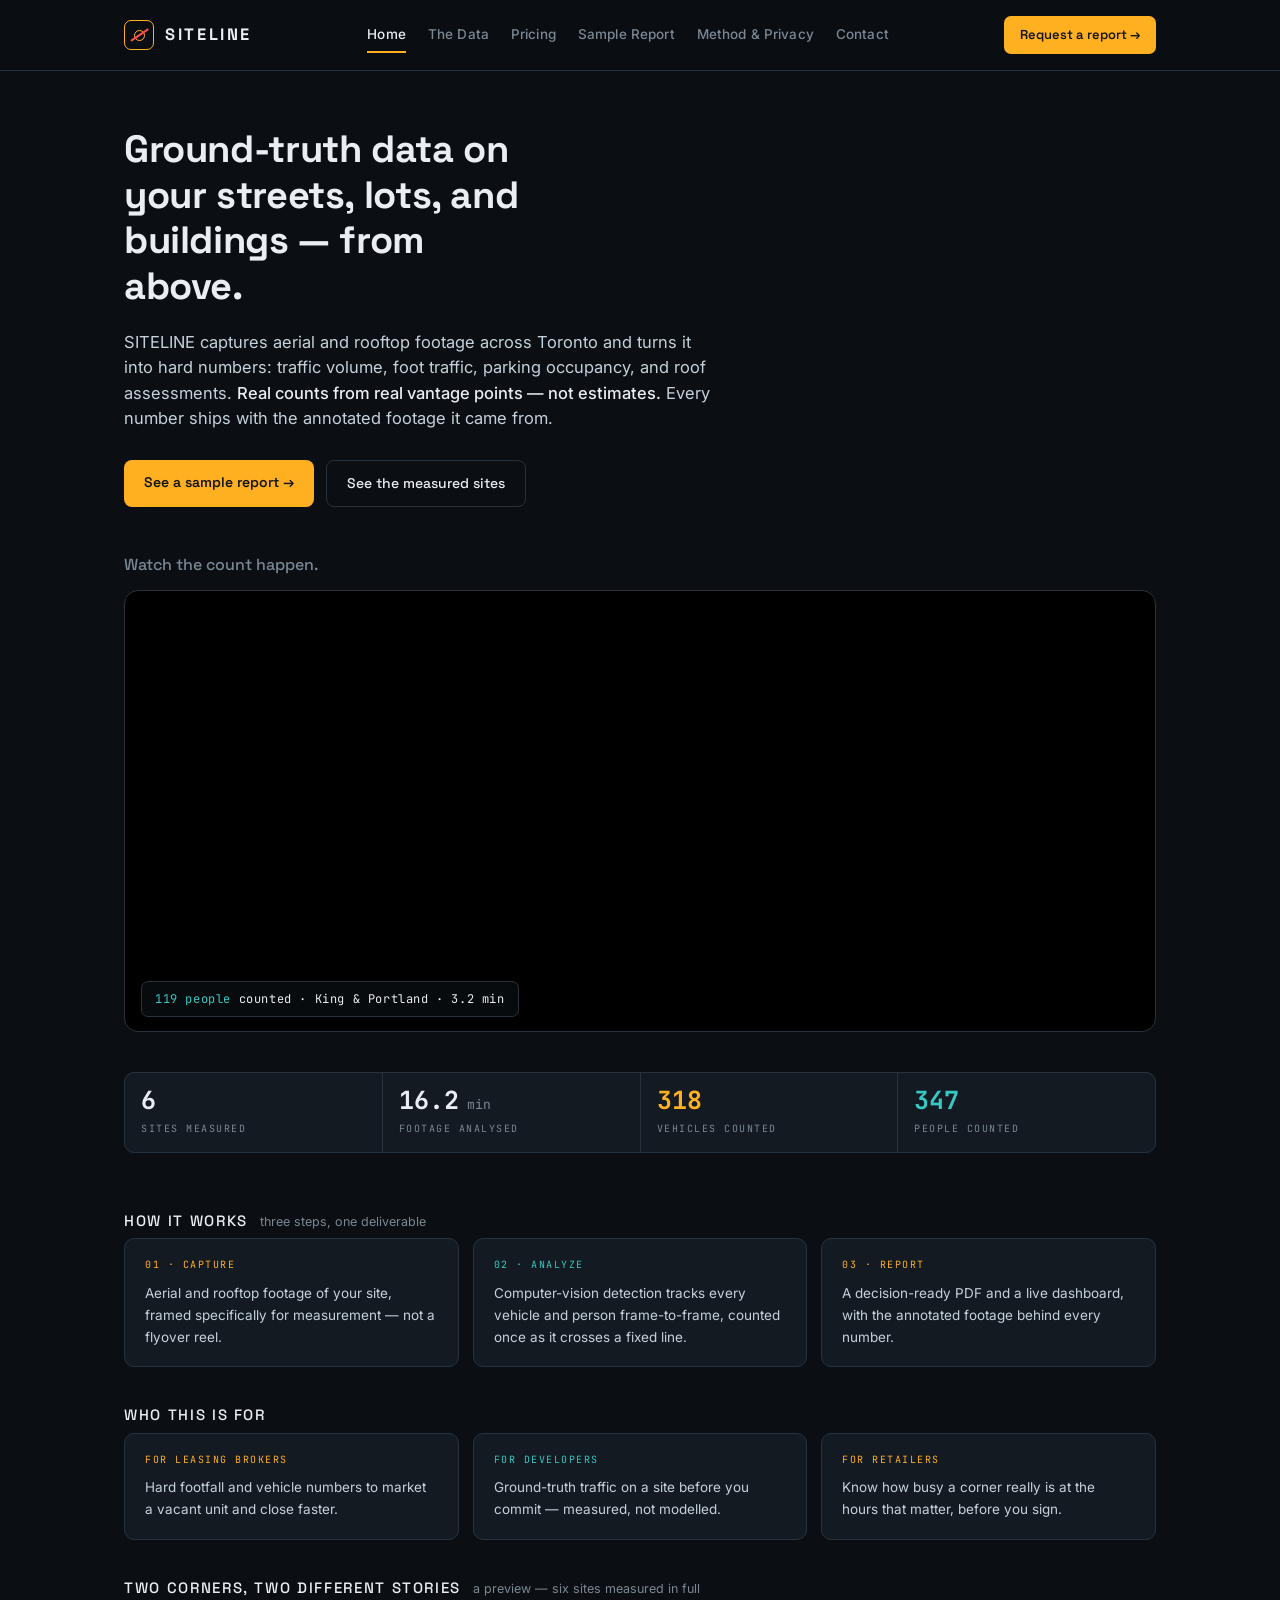
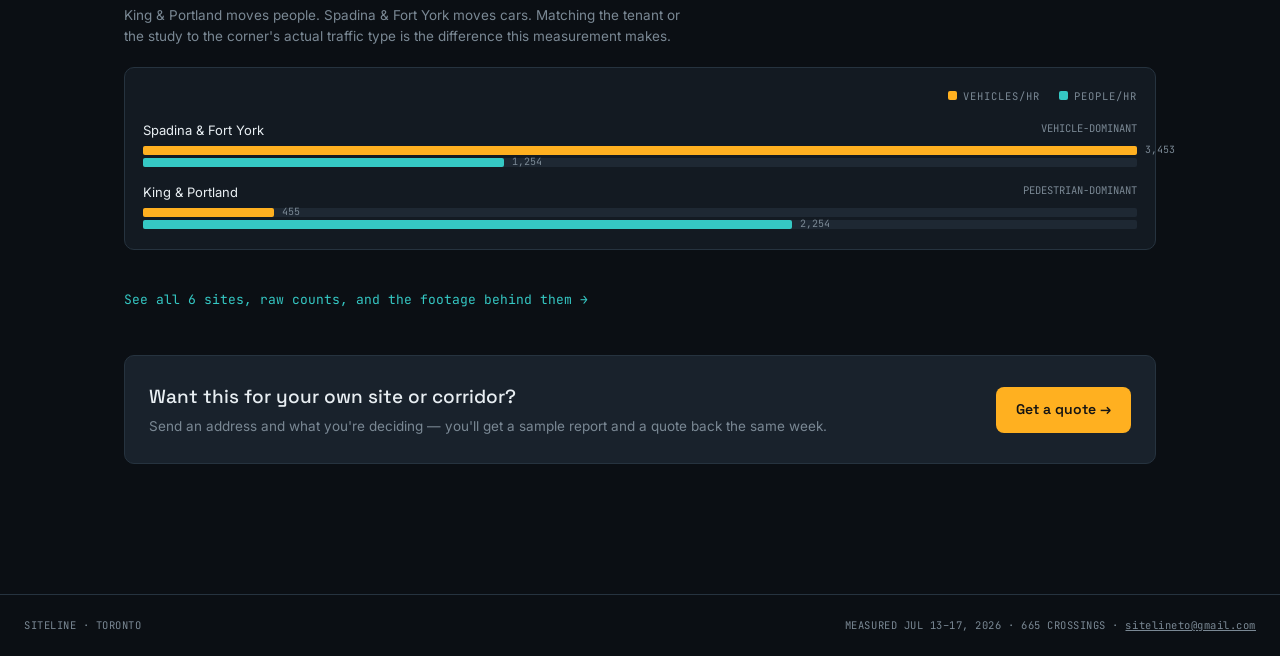
==== commit b3538753: "Restore hero clip, swap schematic diagrams for footage thumbnails" ====
--- a/index.html
+++ b/index.html
@@ -40,6 +40,24 @@
       <a class="btn-ghost" href="data.html">See the measured sites</a>
     </div>
   </section>
+
+  <!-- ===== HERO FOOTAGE ===== -->
+  <div style="margin:30px 0 40px;">
+    <div style="font-family:'Space Grotesk',sans-serif;font-size:16px;font-weight:500;color:var(--dim);margin-bottom:12px;">
+      Watch the count happen.
+    </div>
+    <div style="border:1px solid var(--rule);border-radius:14px;overflow:hidden;background:#000;position:relative;">
+      <video autoplay muted loop playsinline preload="metadata"
+        style="display:block;width:100%;max-height:440px;object-fit:cover;">
+        <source src="clips/kingportland_people.mp4" type="video/mp4">
+      </video>
+      <div style="position:absolute;left:16px;bottom:14px;background:rgba(11,15,20,.74);
+        border:1px solid var(--rule);border-radius:7px;padding:8px 13px;
+        font-family:'JetBrains Mono',monospace;font-size:12px;letter-spacing:.05em;color:var(--ink);">
+        <span style="color:var(--teal)">119 people</span> counted · King &amp; Portland · 3.2 min
+      </div>
+    </div>
+  </div>
 
   <div class="totals">
     <div class="tot"><div class="n">6</div><div class="l">Sites measured</div></div>
--- a/assets/site.css
+++ b/assets/site.css
@@ -120,12 +120,32 @@
 
 /* ---------- site cards ---------- */
 .site{background:var(--panel);border:1px solid var(--rule);border-radius:10px;
-  padding:18px;margin-bottom:14px;display:grid;grid-template-columns:190px 1fr;gap:20px}
+  padding:18px;margin-bottom:14px;display:grid;grid-template-columns:200px 1fr;gap:20px}
 .schem{align-self:start}
 .schem svg{width:100%;height:auto;display:block;border-radius:6px;background:#0E141A;
   border:1px solid var(--rule)}
 .schem .cap{font-family:'JetBrains Mono',monospace;font-size:9.5px;color:var(--dim);
   margin-top:7px;line-height:1.6;letter-spacing:.02em}
+
+/* ---------- footage thumbnails (replace the schematic line diagrams) ---------- */
+.thumbstack{display:flex;flex-direction:column;gap:10px}
+.thumb{position:relative;display:block;width:100%;padding:0;margin:0;cursor:pointer;
+  border-radius:8px;overflow:hidden;background:#05080B;text-align:left;
+  border:1px solid var(--rule);transition:border-color .15s}
+.thumb video{width:100%;aspect-ratio:16/10;object-fit:cover;display:block;pointer-events:none;
+  background:#05080B}
+.thumb .tlabel{position:absolute;top:8px;left:8px;font-family:'JetBrains Mono',monospace;
+  font-size:9px;letter-spacing:.12em;font-weight:700;padding:3px 7px;border-radius:4px;
+  color:#0B0F14;text-transform:uppercase}
+.thumb.v .tlabel{background:var(--amber)} .thumb.p .tlabel{background:var(--teal)}
+.thumb.v:hover{border-color:var(--amber)} .thumb.p:hover{border-color:var(--teal)}
+.thumb .tplay{position:absolute;inset:0;display:grid;place-items:center;
+  background:rgba(5,8,11,.25);opacity:0;transition:opacity .15s}
+.thumb .tplay svg{width:30px;height:30px;color:#fff;filter:drop-shadow(0 1px 4px rgba(0,0,0,.5))}
+.thumb:hover .tplay{opacity:1;background:rgba(5,8,11,.4)}
+.thumb .tstat{position:absolute;bottom:0;left:0;right:0;padding:6px 8px;
+  background:linear-gradient(0deg,rgba(5,8,11,.85),transparent);
+  font-family:'JetBrains Mono',monospace;font-size:9.5px;color:#DCE4EA;letter-spacing:.02em}
 .sitehead{display:flex;justify-content:space-between;align-items:baseline;gap:12px;
   flex-wrap:wrap;margin-bottom:14px;padding-bottom:12px;border-bottom:1px solid var(--rule)}
 .sitehead h3{font-size:16.5px;font-weight:500}
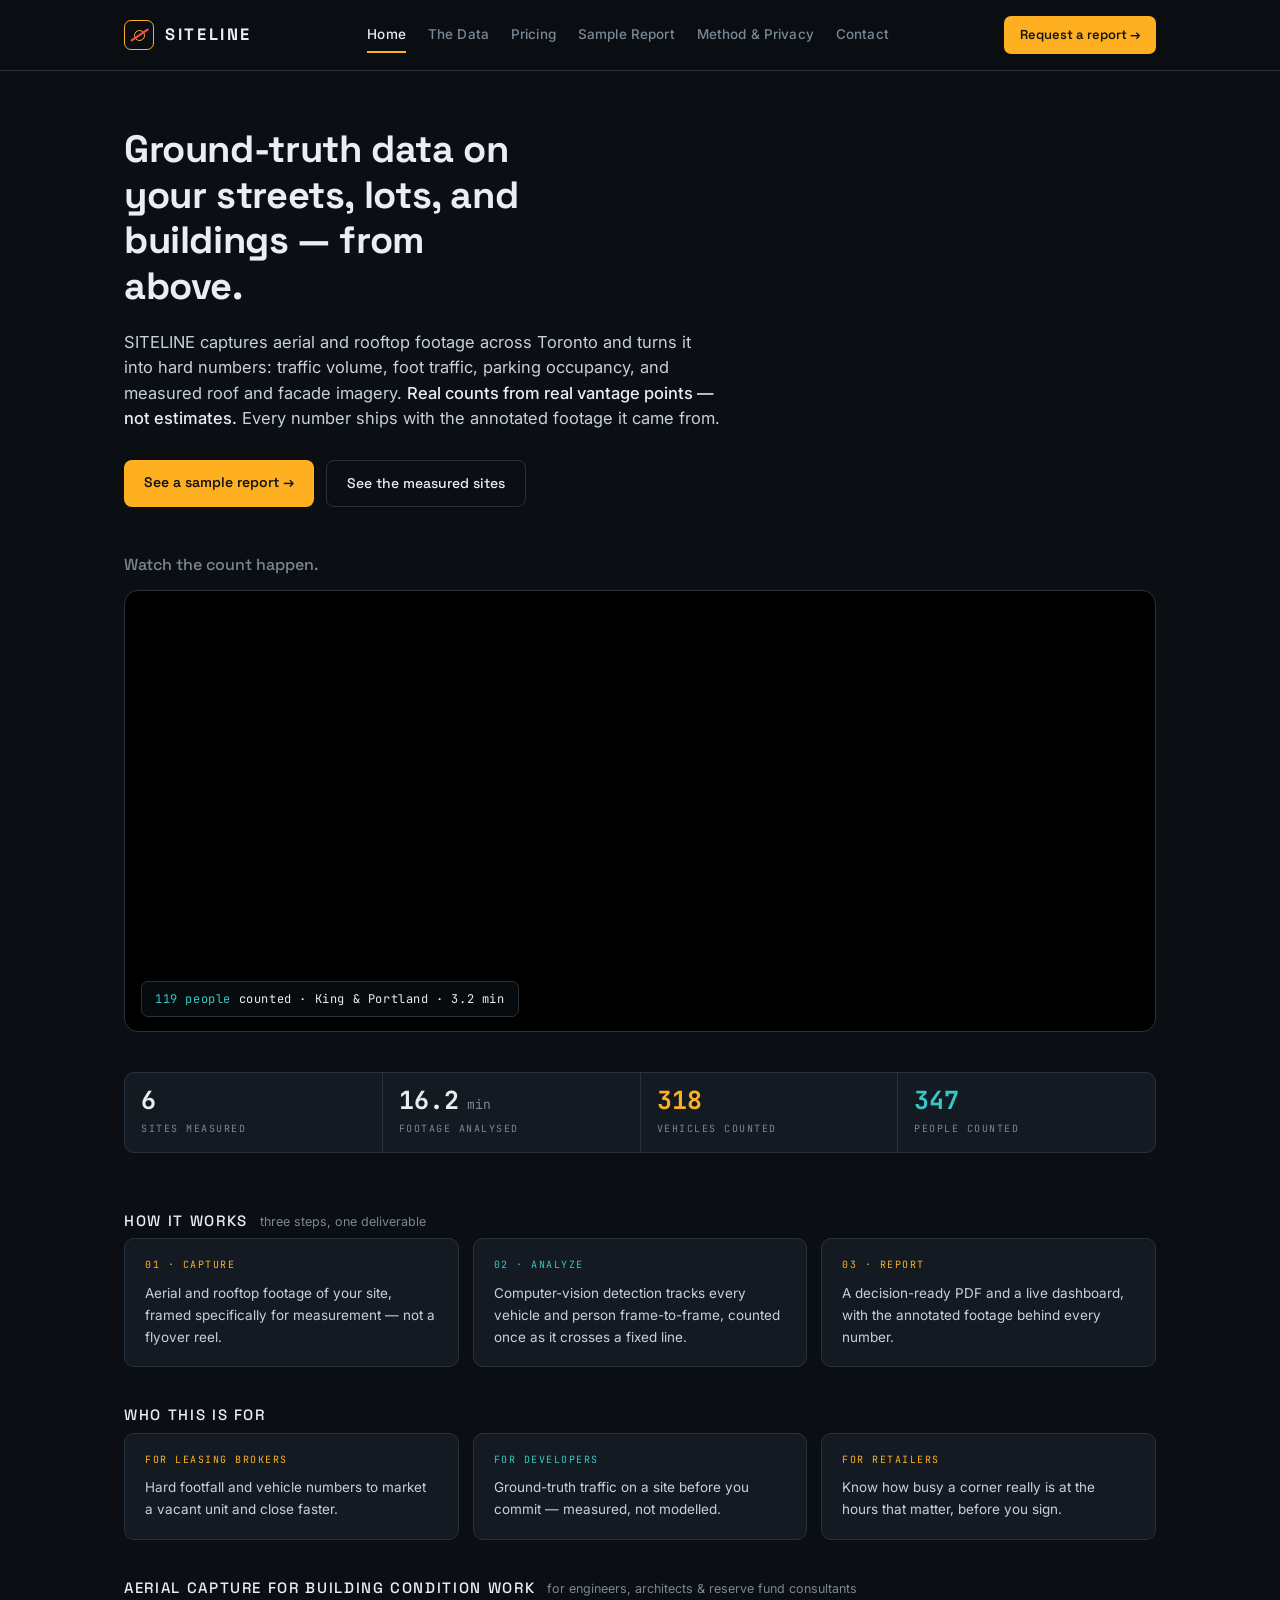
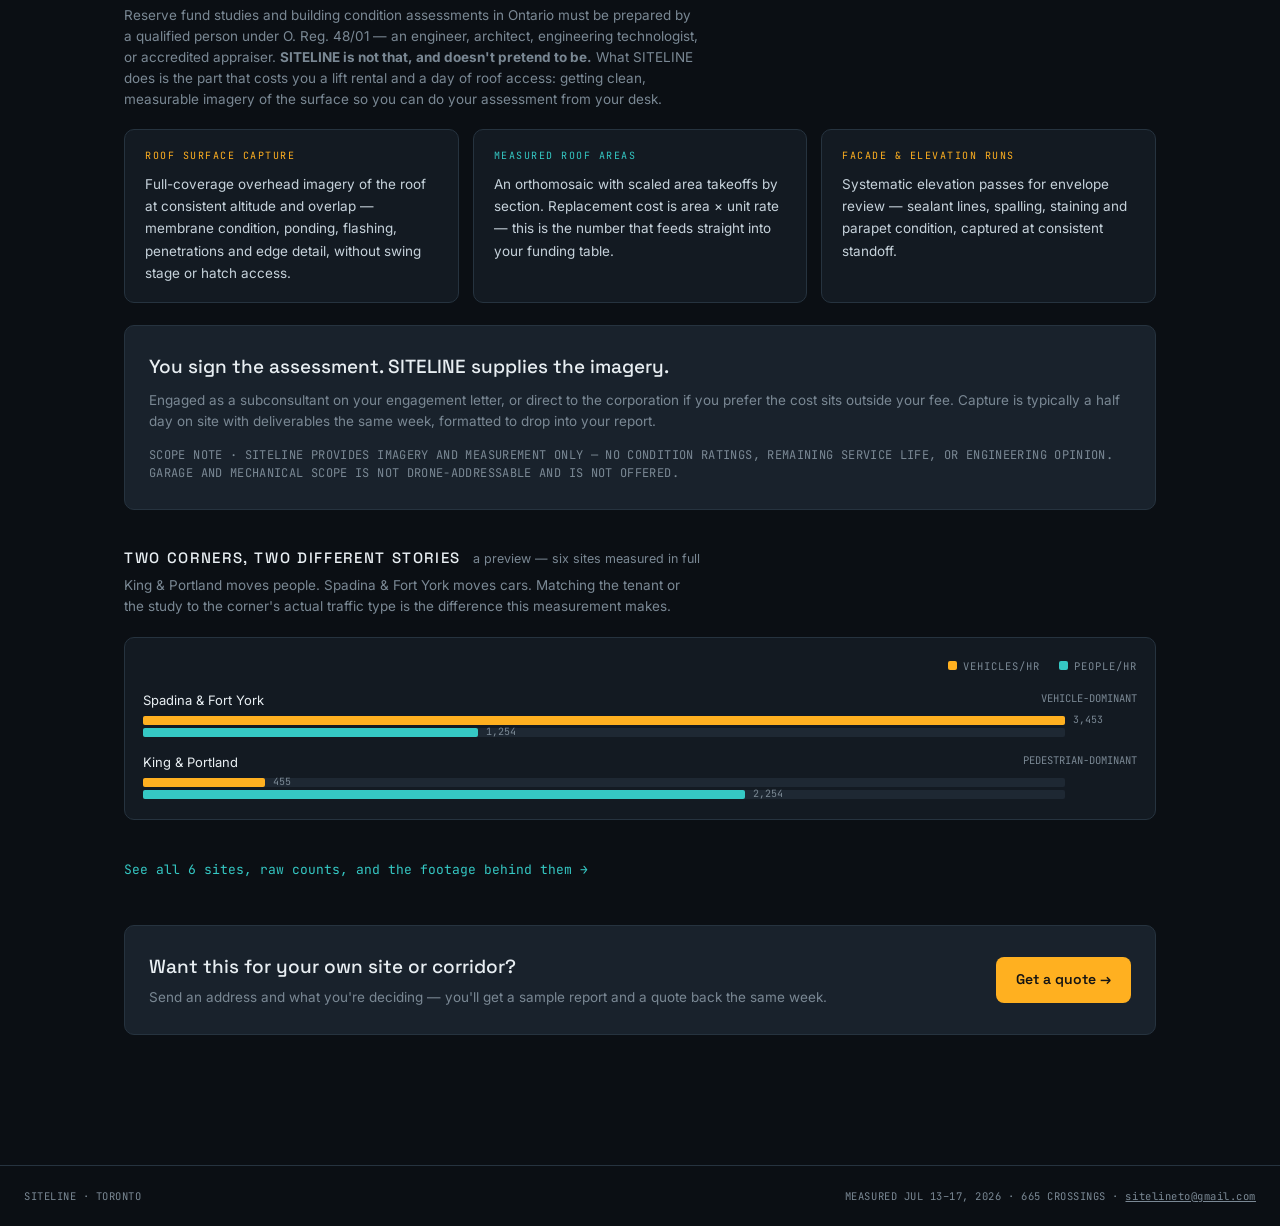
==== commit 5d70cf83: "Add rooftop capture samples and data section" ====
--- a/index.html
+++ b/index.html
@@ -4,7 +4,7 @@
 <meta charset="utf-8">
 <meta name="viewport" content="width=device-width, initial-scale=1">
 <title>SITELINE — Aerial site intelligence, Toronto</title>
-<meta name="description" content="Traffic counts, foot traffic, parking occupancy, and roof assessments from aerial and rooftop footage. Real counts from real vantage points — not estimates.">
+<meta name="description" content="Traffic counts, foot traffic, parking occupancy, and roof and facade imagery from aerial and rooftop footage. Real counts from real vantage points — not estimates. Toronto.">
 <link rel="preconnect" href="https://fonts.googleapis.com">
 <link rel="preconnect" href="https://fonts.gstatic.com" crossorigin>
 <link href="https://fonts.googleapis.com/css2?family=Space+Grotesk:wght@500;700&family=Inter:wght@400;500&family=JetBrains+Mono:wght@400;700&display=swap" rel="stylesheet">
@@ -32,7 +32,7 @@
   <section class="hero">
     <h1>Ground-truth data on your streets, lots, and buildings — from above.</h1>
     <p class="lede">SITELINE captures aerial and rooftop footage across Toronto and turns it into
-      hard numbers: traffic volume, foot traffic, parking occupancy, and roof assessments.
+      hard numbers: traffic volume, foot traffic, parking occupancy, and measured roof and facade imagery.
       <strong>Real counts from real vantage points — not estimates.</strong> Every number ships with
       the annotated footage it came from.</p>
     <div class="herobtns">
@@ -103,6 +103,48 @@
     </div>
   </div>
 
+  <!-- ===== BUILDING CAPTURE ===== -->
+  <div class="shead" style="margin-top:36px">
+    <h2>Aerial capture for building condition work</h2>
+    <span class="hint">for engineers, architects &amp; reserve fund consultants</span>
+  </div>
+  <p class="sub">Reserve fund studies and building condition assessments in Ontario must be prepared
+    by a qualified person under O. Reg. 48/01 — an engineer, architect, engineering technologist, or
+    accredited appraiser. <strong>SITELINE is not that, and doesn't pretend to be.</strong> What
+    SITELINE does is the part that costs you a lift rental and a day of roof access: getting clean,
+    measurable imagery of the surface so you can do your assessment from your desk.</p>
+
+  <div class="grid3">
+    <div class="card3">
+      <div class="k">Roof surface capture</div>
+      <p>Full-coverage overhead imagery of the roof at consistent altitude and overlap — membrane
+        condition, ponding, flashing, penetrations and edge detail, without swing stage or hatch
+        access.</p>
+    </div>
+    <div class="card3">
+      <div class="k teal">Measured roof areas</div>
+      <p>An orthomosaic with scaled area takeoffs by section. Replacement cost is area × unit rate —
+        this is the number that feeds straight into your funding table.</p>
+    </div>
+    <div class="card3">
+      <div class="k">Facade &amp; elevation runs</div>
+      <p>Systematic elevation passes for envelope review — sealant lines, spalling, staining and
+        parapet condition, captured at consistent standoff.</p>
+    </div>
+  </div>
+
+  <div class="contactcard" style="margin-top:22px">
+    <h3 style="margin-bottom:8px">You sign the assessment. SITELINE supplies the imagery.</h3>
+    <p style="margin:0 0 14px">Engaged as a subconsultant on your engagement letter, or direct to the
+      corporation if you prefer the cost sits outside your fee. Capture is typically a half day on
+      site with deliverables the same week, formatted to drop into your report.</p>
+    <p class="mono" style="margin:0;font-size:12px;color:var(--dim);letter-spacing:.03em">
+      SCOPE NOTE · SITELINE PROVIDES IMAGERY AND MEASUREMENT ONLY — NO CONDITION RATINGS, REMAINING
+      SERVICE LIFE, OR ENGINEERING OPINION. GARAGE AND MECHANICAL SCOPE IS NOT DRONE-ADDRESSABLE AND
+      IS NOT OFFERED.
+    </p>
+  </div>
+
   <!-- ===== PROOF TEASER ===== -->
   <div class="shead" style="margin-top:36px">
     <h2>Two corners, two different stories</h2>
--- a/assets/site.css
+++ b/assets/site.css
@@ -112,11 +112,12 @@
 .prow:last-child{margin-bottom:0}
 .pname{font-size:13px;margin-bottom:6px;display:flex;justify-content:space-between;gap:10px}
 .pname span:last-child{color:var(--dim);font-family:'JetBrains Mono',monospace;font-size:10.5px}
-.bars{display:grid;gap:3px}
+.bars{display:grid;gap:3px;padding-right:72px;position:relative}
 .bar{height:9px;border-radius:2px;position:relative;background:#1E2833}
 .bar i{position:absolute;inset:0 auto 0 0;border-radius:2px;display:block}
 .bar b{position:absolute;left:calc(var(--w) + 8px);top:-4px;font-family:'JetBrains Mono',monospace;
   font-size:10px;font-weight:400;color:var(--dim);white-space:nowrap}
+@media (max-width:480px){.bars{padding-right:56px}}
 
 /* ---------- site cards ---------- */
 .site{background:var(--panel);border:1px solid var(--rule);border-radius:10px;
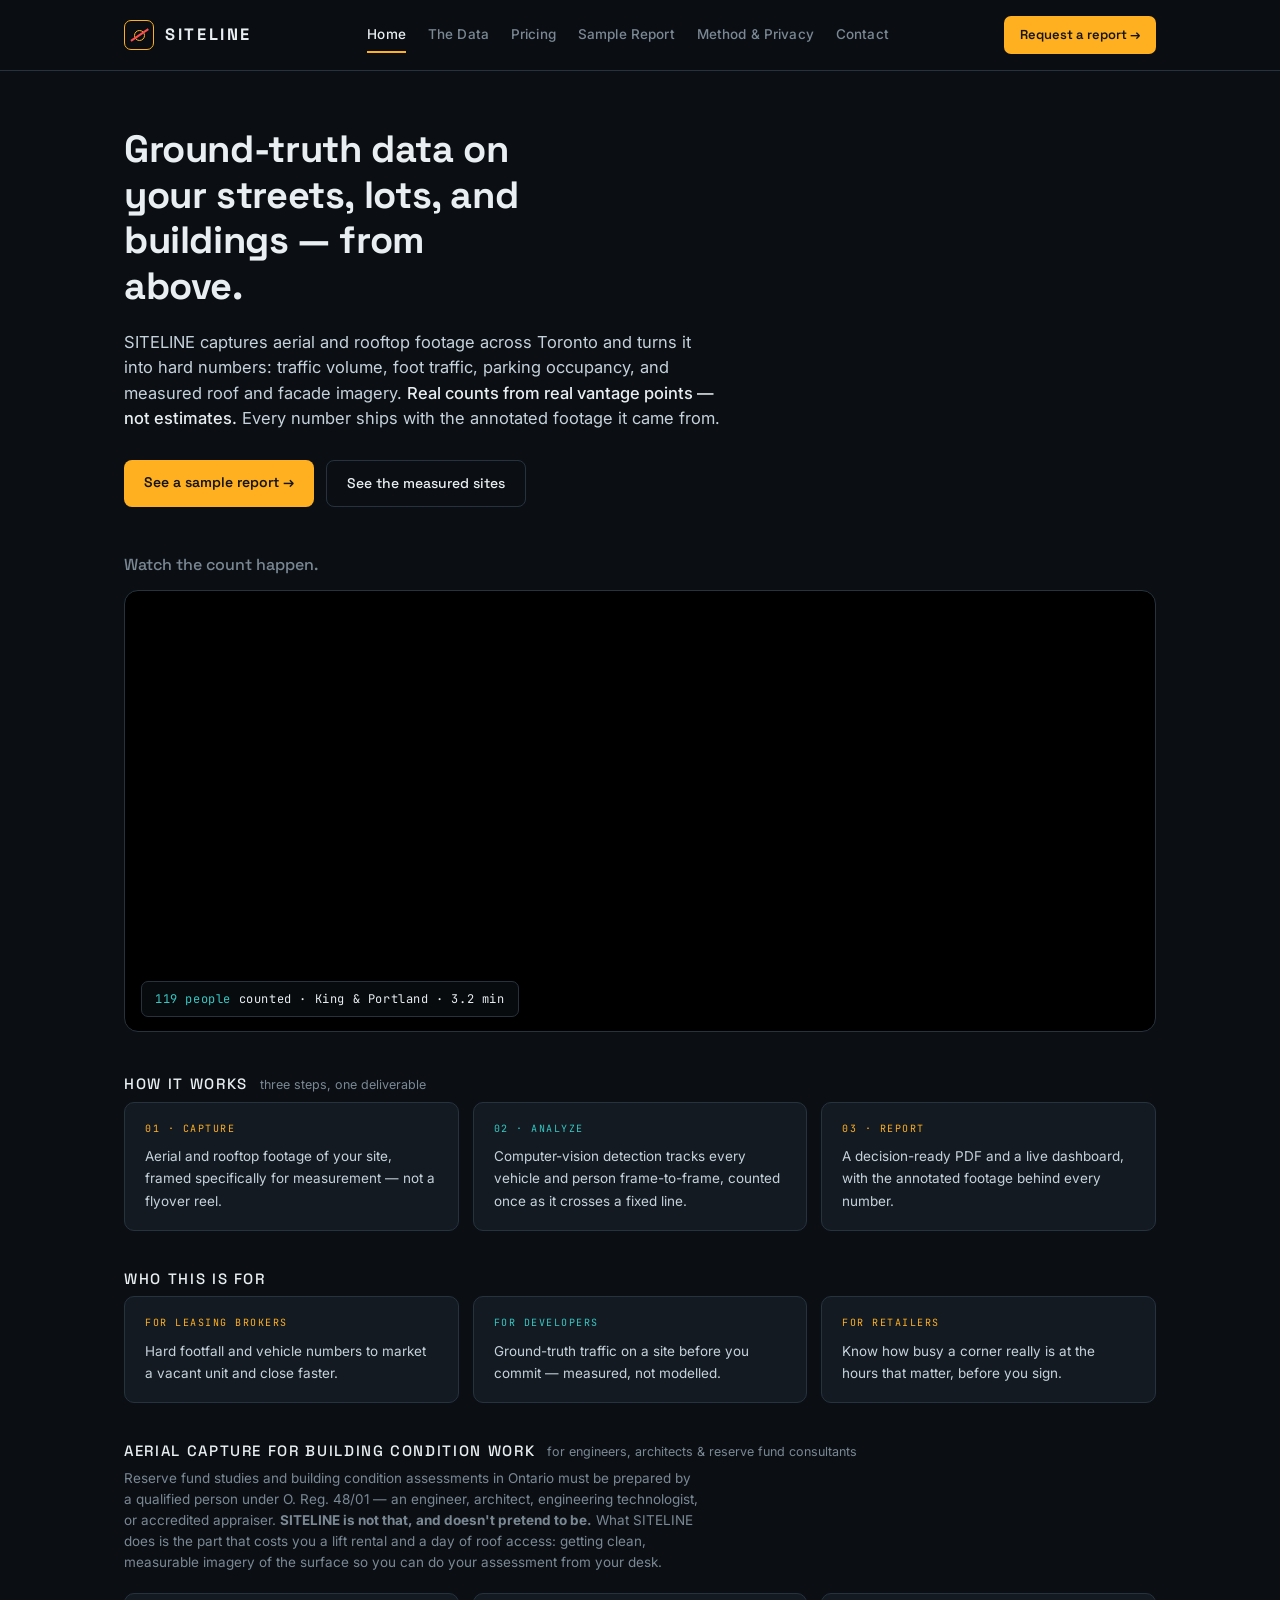
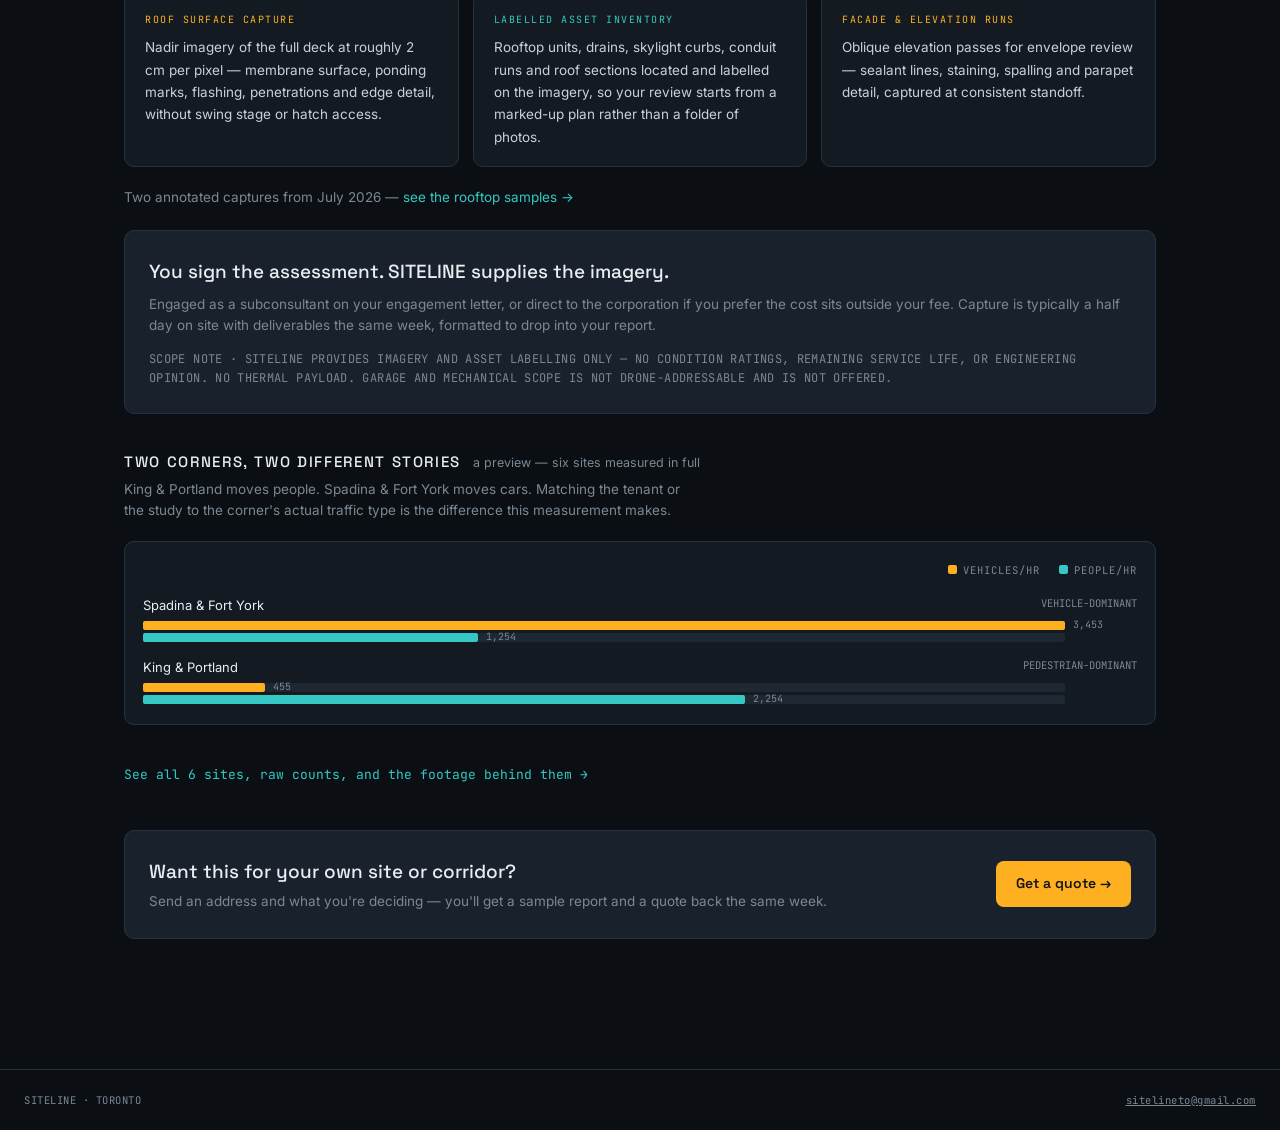
==== commit 9cd91a4b: "Replace orthomosaic claim with asset inventory; align site with outreach" ====
--- a/index.html
+++ b/index.html
@@ -59,13 +59,6 @@
     </div>
   </div>
 
-  <div class="totals">
-    <div class="tot"><div class="n">6</div><div class="l">Sites measured</div></div>
-    <div class="tot"><div class="n">16.2<u> min</u></div><div class="l">Footage analysed</div></div>
-    <div class="tot"><div class="n" style="color:var(--amber)">318</div><div class="l">Vehicles counted</div></div>
-    <div class="tot"><div class="n" style="color:var(--teal)">347</div><div class="l">People counted</div></div>
-  </div>
-
   <!-- ===== HOW IT WORKS ===== -->
   <div class="shead"><h2>How it works</h2><span class="hint">three steps, one deliverable</span></div>
   <div class="grid3">
@@ -117,21 +110,23 @@
   <div class="grid3">
     <div class="card3">
       <div class="k">Roof surface capture</div>
-      <p>Full-coverage overhead imagery of the roof at consistent altitude and overlap — membrane
-        condition, ponding, flashing, penetrations and edge detail, without swing stage or hatch
-        access.</p>
+      <p>Nadir imagery of the full deck at roughly 2 cm per pixel — membrane surface, ponding marks,
+        flashing, penetrations and edge detail, without swing stage or hatch access.</p>
     </div>
     <div class="card3">
-      <div class="k teal">Measured roof areas</div>
-      <p>An orthomosaic with scaled area takeoffs by section. Replacement cost is area × unit rate —
-        this is the number that feeds straight into your funding table.</p>
+      <div class="k teal">Labelled asset inventory</div>
+      <p>Rooftop units, drains, skylight curbs, conduit runs and roof sections located and labelled
+        on the imagery, so your review starts from a marked-up plan rather than a folder of photos.</p>
     </div>
     <div class="card3">
       <div class="k">Facade &amp; elevation runs</div>
-      <p>Systematic elevation passes for envelope review — sealant lines, spalling, staining and
-        parapet condition, captured at consistent standoff.</p>
+      <p>Oblique elevation passes for envelope review — sealant lines, staining, spalling and parapet
+        detail, captured at consistent standoff.</p>
     </div>
   </div>
+
+  <p class="sub" style="margin-top:18px">Two annotated captures from July 2026 —
+    <a href="data.html#rooftop" style="color:var(--teal);text-decoration:none">see the rooftop samples →</a></p>
 
   <div class="contactcard" style="margin-top:22px">
     <h3 style="margin-bottom:8px">You sign the assessment. SITELINE supplies the imagery.</h3>
@@ -139,9 +134,9 @@
       corporation if you prefer the cost sits outside your fee. Capture is typically a half day on
       site with deliverables the same week, formatted to drop into your report.</p>
     <p class="mono" style="margin:0;font-size:12px;color:var(--dim);letter-spacing:.03em">
-      SCOPE NOTE · SITELINE PROVIDES IMAGERY AND MEASUREMENT ONLY — NO CONDITION RATINGS, REMAINING
-      SERVICE LIFE, OR ENGINEERING OPINION. GARAGE AND MECHANICAL SCOPE IS NOT DRONE-ADDRESSABLE AND
-      IS NOT OFFERED.
+      SCOPE NOTE · SITELINE PROVIDES IMAGERY AND ASSET LABELLING ONLY — NO CONDITION RATINGS,
+      REMAINING SERVICE LIFE, OR ENGINEERING OPINION. NO THERMAL PAYLOAD. GARAGE AND MECHANICAL
+      SCOPE IS NOT DRONE-ADDRESSABLE AND IS NOT OFFERED.
     </p>
   </div>
 
@@ -190,7 +185,7 @@
 
 <footer class="sitefoot">
   <span>SITELINE · TORONTO</span>
-  <span>MEASURED JUL 13–17, 2026 · 665 CROSSINGS · <a href="mailto:sitelineto@gmail.com">sitelineto@gmail.com</a></span>
+  <span><a href="mailto:sitelineto@gmail.com">sitelineto@gmail.com</a></span>
 </footer>
 
 </body>
